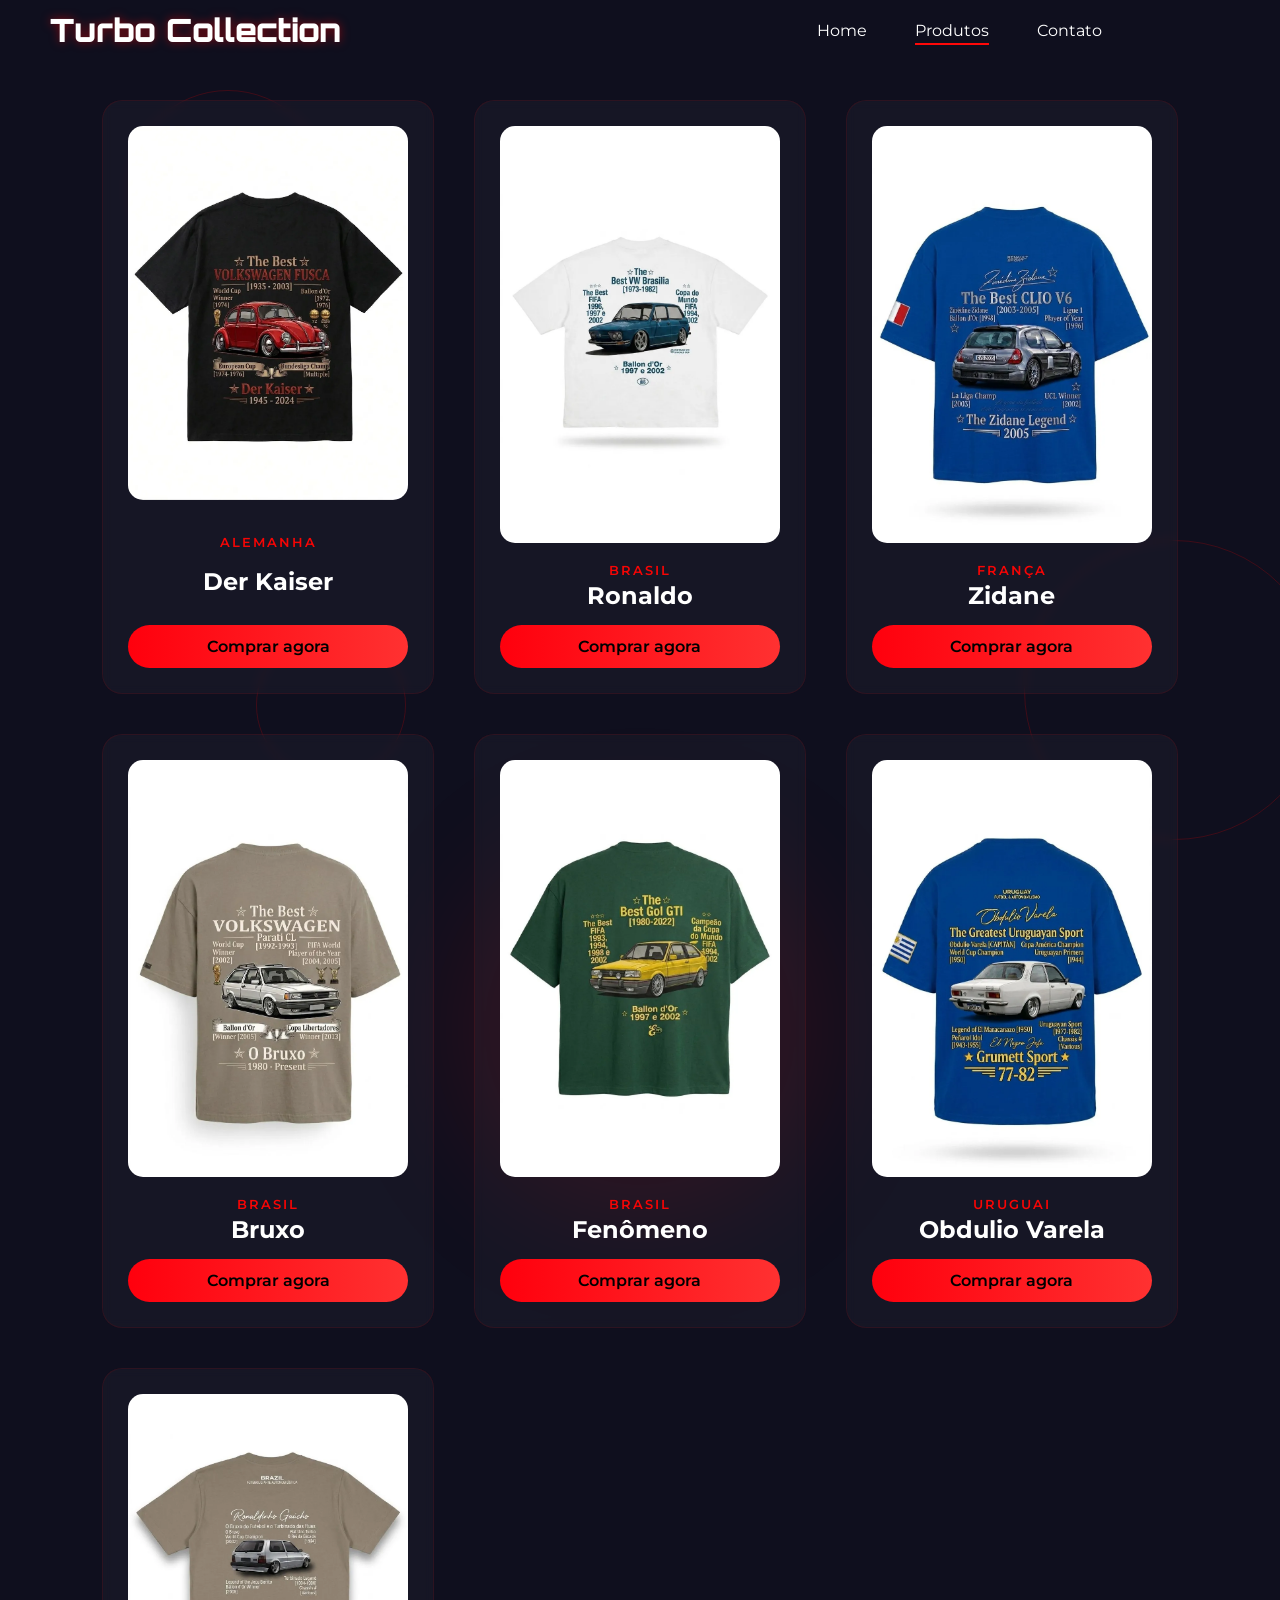
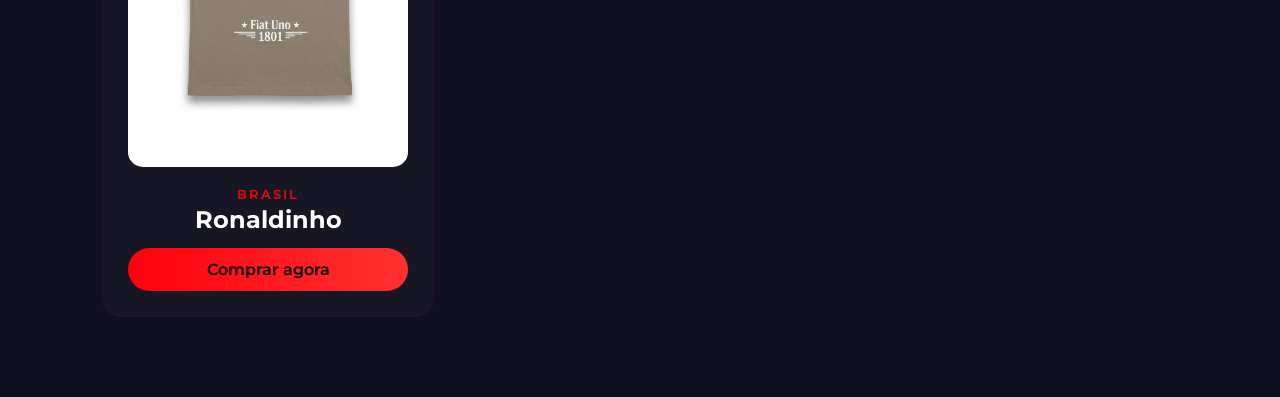
==== produtos.html @ 9ea467b1 "atualizando site" ====
<!DOCTYPE html>
<html lang="pt-br">
<head>
    <meta charset="UTF-8">
    <meta name="viewport" content="width=device-width, initial-scale=1.0">
    <link rel="icon" type="image/png" href="img/Camisas Turbo Collection/logo.png">
    <title>Produtos - Turbo Collection</title>
    <link rel="stylesheet" href="css/style.css">
    <link rel="preconnect" href="https://fonts.googleapis.com">
    <link rel="preconnect" href="https://fonts.gstatic.com" crossorigin>
    <link href="https://fonts.googleapis.com/css2?family=Montserrat:wght@100..900&family=Orbitron:wght@400..900&display=swap" rel="stylesheet">
    <style>

        header{
            padding: 10px 50px; /* Reduzi de 20px para 10px */
            position: relative;
            width: 90vw;
            top: 0;
            display: flex;
            justify-content: space-between;
            align-items: center;
            z-index: 3;
        }

        /* Ajuste para permitir rolagem e manter a identidade visual */
       body.page-produtos { 
        overflow-y: auto !important; /* Força a barra de rolagem a aparecer */
        overflow-x: hidden;         /* Evita que a página balance para os lados */
        background-color: #0f0f1e; 
        height: auto !important;    /* Garante que o corpo não fique preso à altura da tela */
        }

        .container {
            height: auto !important;     /* Libera a altura fixa de 100vh */
            min-height: 100vh;
            overflow: visible !important; /* Permite que o conteúdo "vaze" para baixo */
        }

        /* Fixa os círculos ao fundo para que não sumam ao rolar */
        .tech-circle {
            position: fixed; /* Isso mantém o fundo parado enquanto os produtos deslizam */
            top: 0;
            left: 0;
            width: 100%;
            height: 100%;
            z-index: 0;
            pointer-events: none;
        }

        .grid-produtos {
            display: grid;
            grid-template-columns: repeat(auto-fit, minmax(300px, 1fr));
            gap: 40px;
            padding: 40px 8% 80px; 
            position: relative;
            z-index: 2; /* Garante que os cards fiquem na frente dos círculos */
        }

        /* Padronização dos Cards usando suas classes existentes */
        .card-produto {
            background: rgba(255, 255, 255, 0.03);
            border: 1px solid rgba(255, 0, 0, 0.1);
            border-radius: 20px;
            padding: 25px;
            text-align: center;
            transition: 0.3s ease;
            backdrop-filter: blur(5px);
        }

        .card-produto:hover { 
            border-color: #ff000d; 
            transform: translateY(-10px);
            box-shadow: 0 10px 30px rgba(255, 0, 0, 0.2);
        }

        .card-produto img { 
            max-width: 100%; 
            border-radius: 15px; 
            margin-bottom: 20px; 
        }
    </style>
</head>
<body class="page-produtos">
    <header>
        <div class="logo">Turbo Collection</div>
        <nav>
            <ul>
                <li><a href="index.html" style="text-decoration: none; color: inherit;">Home</a></li>
                <li class="active-link">Produtos</li>
                <li><a href="contato.html" style="text-decoration: none; color: inherit;">Contato</a></li>
            </ul>
        </nav>
    </header>

    <main class="container">
        <!-- Fundo tecnológico fixo -->
        <div class="tech-circle">
            <div class="circle"></div>
            <div class="circle"></div>
            <div class="circle"></div>
            <div class="circle"></div>
        </div>

        <section class="grid-produtos">
            <!-- Produto 1: Der Kaiser -->
            <div class="card-produto">
                <img src="./img/Camisas Turbo Collection/fusca.webp" alt="Der Kaiser">
                <p class="product-tag">Alemanha</p>
                <h3 class="product-name" style="font-size: 1.5rem; margin-bottom: 15px;">Der Kaiser</h3>
                <a href="https://wa.me/5531973145178?text=Olá!%20Quero%20garantir%20a%20minha%20camisa%20Der%20Kaiser%20(Fusca).%0ATamanho:%20%0AMeu%20CEP%20para%20o%20frete:%20" 
                   class="btn comprar" 
                   target="_blank" 
                   style="text-decoration: none;">
                   Comprar agora
                </a>
            </div>

            <!-- Produto 2: Brasil -->
            <div class="card-produto">
                <img src="./img/Camisas Turbo Collection/brasilia.webp" alt="Brasil">
                <p class="product-tag">Brasil</p>
                <h3 class="product-name" style="font-size: 1.5rem; margin-bottom: 15px;">Ronaldo</h3>
                <a href="https://wa.me/5531973145178?text=Olá!%20Quero%20garantir%20a%20minha%20camisa%20VW%20Brasília%20(Pentacampeão).%0ATamanho:%20%0AMeu%20CEP%20para%20o%20frete:%20" 
                   class="btn comprar" 
                   target="_blank" 
                   style="text-decoration: none;">
                   Comprar agora
                </a>
            </div>
                <!-- Produto 3: Argentina -->
            <div class="card-produto">
                <img src="./img/Camisas Turbo Collection/clio.webp" alt="França">
                <p class="product-tag">França</p>
                <h3 class="product-name" style="font-size: 1.5rem; margin-bottom: 15px;">Zidane</h3>
                <a href="https://wa.me/5531973145178?text=Olá!%20Quero%20garantir%20a%20minha%20camisa%20Renault%20Clio%20(França).%0ATamanho:%20%0AMeu%20CEP%20para%20o%20frete:%20" 
                   class="btn comprar" 
                   target="_blank" 
                   style="text-decoration: none;">
                   Comprar agora
                </a>
            </div>
                <!-- Produto 4: Espanha -->
            <div class="card-produto">
                <img src="./img/Camisas Turbo Collection/parati.webp" alt="Ronaldinho">
                <p class="product-tag">Brasil</p>
                <h3 class="product-name" style="font-size: 1.5rem; margin-bottom: 15px;">Bruxo</h3>
                <a href="https://wa.me/5531973145178?text=Olá!%20Quero%20garantir%20a%20minha%20camisa%20VW%20Parati%20(Brasil).%0ATamanho:%20%0AMeu%20CEP%20para%20o%20frete:%20" 
                   class="btn comprar" 
                   target="_blank" 
                   style="text-decoration: none;">
                   Comprar agora
                </a>
            </div>
                <!-- Produto 5: Inglaterra -->
            <div class="card-produto">
                <img src="./img/Camisas Turbo Collection/gti.webp" alt="Fenômeno">
                <p class="product-tag">Brasil</p>
                <h3 class="product-name" style="font-size: 1.5rem; margin-bottom: 15px;">Fenômeno</h3>
                <a href="https://wa.me/5531973145178?text=Olá!%20Quero%20garantir%20a%20minha%20camisa5%20VW%20Gol%20GTI%20(Brasil).%0ATamanho:%20%0AMeu%20CEP%20para%20o%20frete:%20" 
                   class="btn comprar" 
                   target="_blank" 
                   style="text-decoration: none;">
                   Comprar agora
                </a>
            </div>

                <!-- Produto 7: Uruguai 1 -->
            <div class="card-produto">
                <img src="./img/Camisas Turbo Collection/grumett.webp" alt="Uruguai1">
                <p class="product-tag">Uruguai</p>
                <h3 class="product-name" style="font-size: 1.5rem; margin-bottom: 15px;">Obdulio Varela</h3>
                <a href="https://wa.me/5531973145178?text=Olá!%20Quero%20garantir%20a%20minha%20camisa%20VW%20Grumett%20(Uruguai).%0ATamanho:%20%0AMeu%20CEP%20para%20o%20frete:%20" 
                   class="btn comprar" 
                   target="_blank" 
                   style="text-decoration: none;">
                   Comprar agora
                </a>
                </div>

                <!-- Produto 8: Uruguai 2 -->
            <div class="card-produto">
                <img src="./img/Camisas Turbo Collection/uno.webp" alt="O Bruxo">
                <p class="product-tag">Brasil</p>
                <h3 class="product-name" style="font-size: 1.5rem; margin-bottom: 15px;">Ronaldinho</h3>
                <a href="https://wa.me/5531973145178?text=Olá!%20Quero%20garantir%20a%20minha%20camisa%20Fiat%20El%20Uno%20Bruxo%20(Brasil).%0ATamanho:%20%0AMeu%20CEP%20para%20o%20frete:%20" 
                   class="btn comprar" 
                   target="_blank" 
                   style="text-decoration: none;">
                   Comprar agora
                </a>
            </div>
        </section>
    </main>
</body>
</html>
---- css/style.css ----
*{
    margin: 0;
    padding: 0;
    box-sizing: border-box;
    list-style: none;
    font-family: "Montserrat", sans-serif;
}

body {
    background-color: #0f0f1e; 
    color: #fff;
    font-size: 16px;
    overflow: hidden; /*para não deixar a pagina rolar  */
}

header {
    position: fixed;
    width: 90vw;
    top: 0;
    padding: 20px 50px;
    display: flex;
    justify-content: space-between;
    align-items: center;
    z-index: 3;
}

.logo{
    font-family: "Orbitron", sans-serif;
    font-size: 2rem;
    font-weight: 900;
    color:#ffffff;
    text-shadow: 0 0 10px rgba(255, 0, 0, 0.5);
}

header nav ul {
    display: flex;
    gap: 48px; /* Espaçamento entre os botões */
}

header nav ul li a {
    text-decoration: none;
    color: inherit;
    display: flex;
    gap: 48px; 
    width: 100%;
    height: 100%;
}

header nav ul li {
    cursor: pointer;
    position: relative;
    padding: 5px 0;
}

header nav ul li::after{  /*after serve para o depois do texto. Já o before serve para o antes do texto  */
    content: '';
    position: absolute;
    left: 0;
    bottom: 0;
    width: 0;
    height: 2px;
    background-color: #ff0808;
    transition: width 0.6s ease;
}

header nav ul li:hover::after{
    width: 100%;
}

.container{
    height: 100vh;
    position: relative;
    background-color: linear-gradient(135deg, #0f0f1e 0% #3a1f1f);
    overflow: hidden;
}

.container::before{
    content: '';
    width: 500px;
    height: 500px;
    border-radius: 50%;
    background: radial-gradient(circle, rgba(255, 0, 0, 0.2)0%, rgba(15,15,30,0)70%);
    position: absolute; /*esse é o esquema para centraliza qualquer coisa (position, top, left e transform  */
    top: 50%;
    left: 50%;
    transform: translate(-50%, -50%);
    filter: blur(50px);
    z-index: 1;
    animation: pulse 4s infinite alternate;
}

@keyframes pulse {
    0% {
        opacity: 0.5;
        transform: translate(-50%, -50%) scale(0.8);
    }

    100% {
        opacity: 1;
        transform: translate(-50%, -50%) scale(1.5);
    }
}

.list{
    width: 80%;
    height: 100%;
    margin: 0 auto;
    position: relative;
}

.item{
    position: absolute;
    inset: 0; /*E o mesmo que zerar o width, height, margin */
    display: flex;
    justify-content: center;
    align-items: center;
    opacity: 0;

    /* Animação */

    transform: translateX(100vw);
    transition: transform 0.9s ease-in-out, opacity 0.9s ease-in-out;
}

.active{
    opacity: 1;

    /* Animação */
     transform: translateX(0);
}

.active-link::after {
    width: 100% !important;
}

.product-img{
    width: 45%;
    height: 100%;
    display: flex;
    align-items: center;
    justify-content: center;
    position: relative;
    z-index: 2;

    /* Animação */
    transform: translateX(200px);
    opacity: 0;
    transition: transform 0.6s ease, opacity 0.6s ease;
    transition-delay: 0.8s;
}

.active .product-img{
    transform: translateX(0);
    opacity: 1;
}

.product-img img{
    max-width: 80%;   /*tamanho das imagens  */
    max-height: 60%;
    filter: drop-shadow(0 0 30px rgba(255, 0, 0, 0.2));
    border-radius: 20px;
    
}

.content{
    width: 55%;
    padding-right: 80px;
    display: flex;
    align-items: flex-start;
    justify-content: center;
    z-index: 2;
    flex-direction: column;
}

.product-tag{
    font-size: 1rem;
    text-transform: uppercase;
    color: #f70505;
    font-weight: 600;
    letter-spacing: 2px;
    margin-bottom: 10px;
   
}

.product-name{
    font-size: 2.5rem;
    font-family: "Orbitron", sans-serif;
    line-height: 1.1; /*tamanho da linha  */
    margin-bottom: 20px;
}

.description{
    font-size: 1.1rem;
    color: #b8b8d0;
    line-height: 1.6;
    margin-bottom: 30px;
    max-height: 600px;
    display: block; /* Texto aparece completo no PC */
    overflow: visible;
}

.btn{
    padding: 12px 16px;
    background: linear-gradient(90deg, #ff000d, #ff3131);
    border-radius: 30px;
    cursor: pointer;
    color: #000000;
    font-size: 1rem;
    font-weight: 600;
    border: none;
    transition: all 0.4s ease;
    display: none;
    /* display: inline-block; */
}

.btn.comprar{
    padding: 12px 16px;
    background: linear-gradient(90deg, #ff000d, #ff3131);
    border-radius: 30px;
    cursor: pointer;
    color: #000000;
    font-size: 1rem;
    font-weight: 600;
    border: none;
    transition: all 0.4s ease;
    display: inline-block;
}

.btn.comprar:hover{
    box-shadow: 0 0 20px rgba(255, 0, 0, 0.4);
    transform: scale(1.05);
    transition: 0.3s;
}



.btn:hover{
    box-shadow: 0 0 20px rgba(255, 0, 0, 0.4);
    transform: scale(1.05);
    transition: 0.3s;
}

.arrows{
    position: absolute;
    width: 90%;
    display: flex;
    justify-content: space-between;
    top: 50%;
    left: 50%;
    transform: translate(-50%, -50%);
    z-index: 5;
}

.arrow-btn{
    width: 50px;
    height: 50px;
    border-radius: 50%;
    cursor: pointer;
    background-color: rgba(255, 255, 255, 0.1);
    border: none;
    transition: all 0.4s ease;
}

.arrow-btn:hover{
    box-shadow: 0 0 20px rgba(255, 0, 0, 0.4);
    color: #ff000d;
    background-color: #f70505;
    transform: scale(1.05);
    transition: 0.3s;
}

.indicators{
    position: absolute;
    bottom: 10px;
    left: 50%;
    transform: translateX(-50%);
    display: flex;
    flex-direction: column;
    align-items: center;
    gap: 5px;
    z-index: 5;
}

.numbers{
    font-family: "Orbitron", sans-serif;
    font-size: 3rem;
    font-weight: 800;
    color: rgba(255, 255, 255, 0.2)
}

.dots{

    display: flex;
    gap: 10px;

}

.dot{
    width: 40px;
    height: 4px;
    background-color: rgba(255, 255, 255, 0.2);
    border-radius: 2px;

}

.dot.active{
   background-color: rgba(255, 2, 2, 0.767); 
   box-shadow: 0 0 20px rgb(255, 0, 0);
}

.tech-circle{
    position: absolute;
    top: 0;
    left: 0;
    width: 100%;
    height: 100%;
    overflow: hidden;
}

.circle{
    position: absolute;
    border-radius: 50%;
    border: 1px solid rgba(255, 0, 0, 0.2);
}

.circle:nth-child(1){
    width: 200px;
    height: 200px;
    top: 10%;
    left: 10%; 
}

.circle:nth-child(2){
    width: 300px;
    height: 300px;
    top: 60%;
    left: 80%; 
}

.circle:nth-child(3){
    width: 150px;
    height: 150px;
    top: 70%;
    left: 20%; 
}

.circle:nth-child(4){
    width: 120px;
    height: 120px;
    top: 20%;
    left: 70%; 
}

/* Produtos  */

body.liberar-rolagem {
    overflow-y: auto !important;
    overflow-x: hidden; /* Evita que a tela balance para os lados */
}

/* Garanta que o container de produtos não tenha altura fixa de 100vh */
.page-produtos {
    min-height: 100vh; 
    height: auto; /* Permite que o container cresça com o conteúdo */
    display: block;
}

/* Configuração para permitir rolagem na página de produtos */
.page-produtos {
    overflow-y: auto !important; 
    background-color: var(--bg-main);
}

/* Container que envolve todos os produtos */
/* Ajuste na Grid para comportar muitos itens sem quebrar */
.grid-produtos {
    display: grid;
    /* Ajustado para 250px para caberem mais itens lado a lado em telas médias */
    grid-template-columns: repeat(auto-fit, minmax(250px, 1fr)); 
    gap: 30px;
    padding: 150px 5% 80px; 
    position: relative;
    z-index: 2;
}

/* Card de Produto - Garantindo que o hover e layout fiquem fixos */
.card-produto {
    background: rgba(255, 255, 255, 0.03);
    border: 1px solid rgba(255, 0, 0, 0.1);
    border-radius: 20px;
    padding: 20px;
    text-align: center;
    transition: all 0.3s ease; /* Transição suave para todas as propriedades */
    backdrop-filter: blur(5px);
    display: flex;
    flex-direction: column;
    justify-content: space-between; /* Mantém os botões alinhados na mesma altura */
}

/* Efeito de Hover Ativado */
.card-produto:hover {
    border-color: #ff000d;
    transform: translateY(-10px);
    box-shadow: 0 10px 30px rgba(255, 0, 0, 0.3); /* Brilho vermelho mais intenso */
    background: rgba(255, 0, 0, 0.05); /* Leve fundo avermelhado no hover */
}

/* Imagens padronizadas */
.card-produto img {
    width: 100%;
    height: auto;
    object-fit: contain;
    border-radius: 15px;
    margin-bottom: 15px;
    transition: transform 0.3s ease;
}

.card-produto:hover img {
    transform: scale(1.05); /* Zoom sutil na camisa ao passar o mouse */
}

/* Textos dentro do Card */
.card-produto h3 {
    font-family: var(--font-tech);
    font-size: 1.4rem;
    margin-bottom: 15px;
    color: var(--text-primary);
}

.card-produto .product-tag {
    font-size: 0.8rem;
    margin-bottom: 5px;
}

/* --- CONSOLIDAÇÃO MOBILE (768px) --- */
@media screen and (max-width: 768px) {
    /* 1. Header e Menu */
    header {
        width: 100%;
        padding: 15px 20px;
        background: rgba(15, 15, 30, 0.85);
        backdrop-filter: blur(8px);
    }

    .logo { font-size: 1.2rem; }
    header nav ul { gap: 15px; }

    /* 2. Layout do Item e Imagem */
    .item {
        flex-direction: column; 
        justify-content: center;
        padding-top: 70px;
        overflow: hidden;
        user-select: none;
        touch-action: pan-y;
    }

    .product-img {
        width: 100%;
        height: 45%; 
        display: flex;
        align-items: center;
        justify-content: center;
        margin-top: 20px;
    }

    .product-img img {
        max-width: 85%;
        max-height: 90%; 
        object-fit: contain;
        pointer-events: none;
        filter: drop-shadow(0 0 15px rgba(255, 0, 0, 0.4)) 
                drop-shadow(0 0 30px rgba(255, 0, 0, 0.2));
    }

    /* 3. Conteúdo de Texto */
    .content {
        width: 100%;
        height: auto;
        padding: 5px 20px;
        align-items: center; 
        text-align: center;
        justify-content: flex-start;
        margin-top: -20px;
    }

    .product-tag {
        font-size: 0.65rem;
        margin-bottom: 2px;
        letter-spacing: 1px;
        margin-top: 10px;
    }

    .product-name {
        font-size: 1.15rem;
        margin-bottom: 8px;
        line-height: 1.1;
        max-width: 90%;
        margin-left: auto;
        margin-right: auto;
    }

    .description {
        font-size: 0.75rem;
        line-height: 1.3;
        margin-bottom: 12px;
        display: -webkit-box;
        -webkit-line-clamp: 3;
        -webkit-box-orient: vertical;
        overflow: hidden;
        transition: all 0.5s ease;
    }

    /* ESTADO EXPANDIDO (Onde o JS atua) */
    .description.expand {
        display: block !important;
        -webkit-line-clamp: unset !important; 
        max-height: none !important;
        overflow: visible !important;
    }

    .tech-circle, .circle {
        pointer-events: none; 
        z-index: 0;
    }

    /* 4. Botão e Interface */
    .btn {
        display: inline-block;
        padding: 10px 24px;
        font-size: 0.9rem;
        margin-top: 5px;
        margin-bottom: 40px;
        position: relative;
        z-index: 100; /* Botão sempre à frente para garantir o clique */
        touch-action: manipulation; /* Avisa ao navegador para não esperar por double-tap */
        cursor: pointer;
    }

     .btn.comprar {
        display: inline-block;
        padding: 10px 24px;
        font-size: 0.9rem;
        margin-top: 5px;
        margin-bottom: 40px;
        position: relative;
        z-index: 100; /* Botão sempre à frente para garantir o clique */
        touch-action: manipulation; /* Avisa ao navegador para não esperar por double-tap */
        cursor: pointer;
    }

    .item {
        /* Garante que o container do slide não "roube" o toque do botão */
        pointer-events: auto; 
    }

    .btn.comprar:active {
        transform: scale(0.95);
        filter: brightness(1.2);
        transition: 0.1s;
    }

    .btn:active {
        transform: scale(0.95);
        filter: brightness(1.2);
        transition: 0.1s;
    }

    .arrows { display: none; }
    .numbers { display: none; }
    .indicators { bottom: 30px; }
    .dots { gap: 12px; }
}
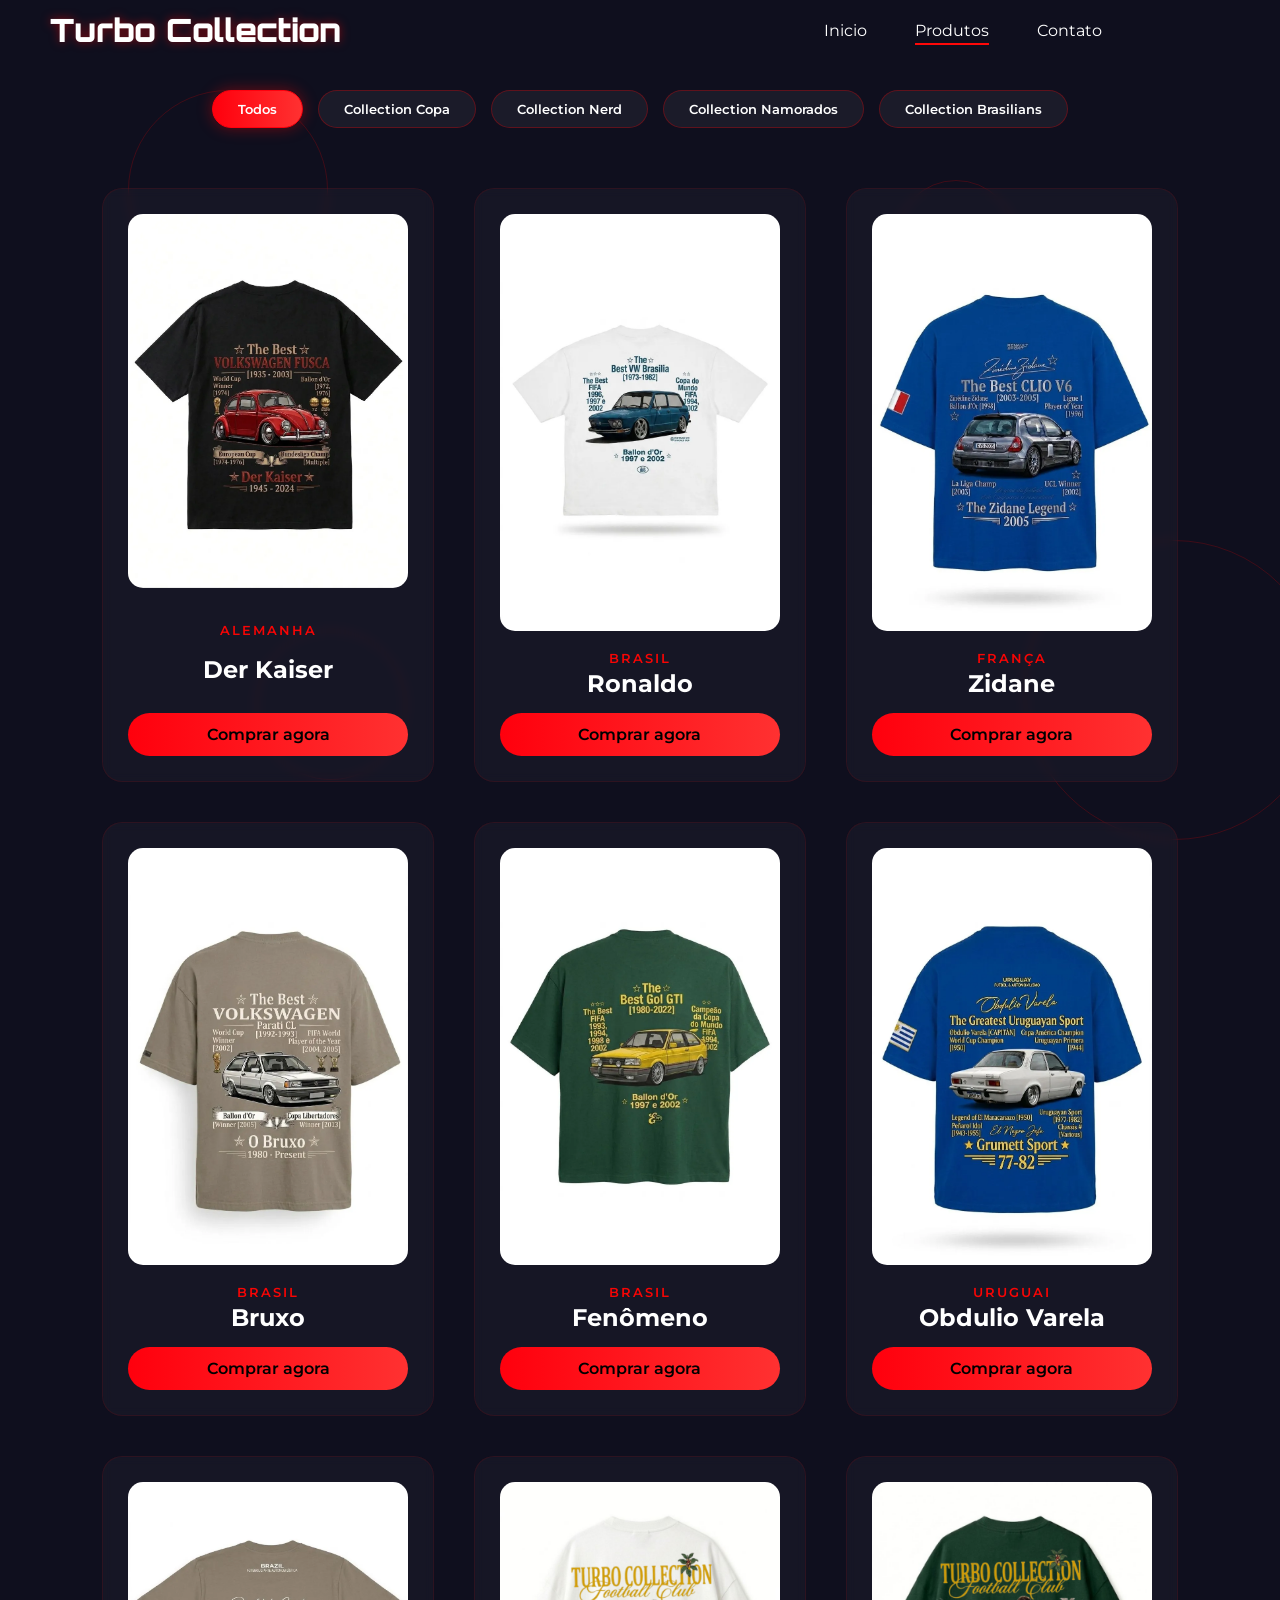
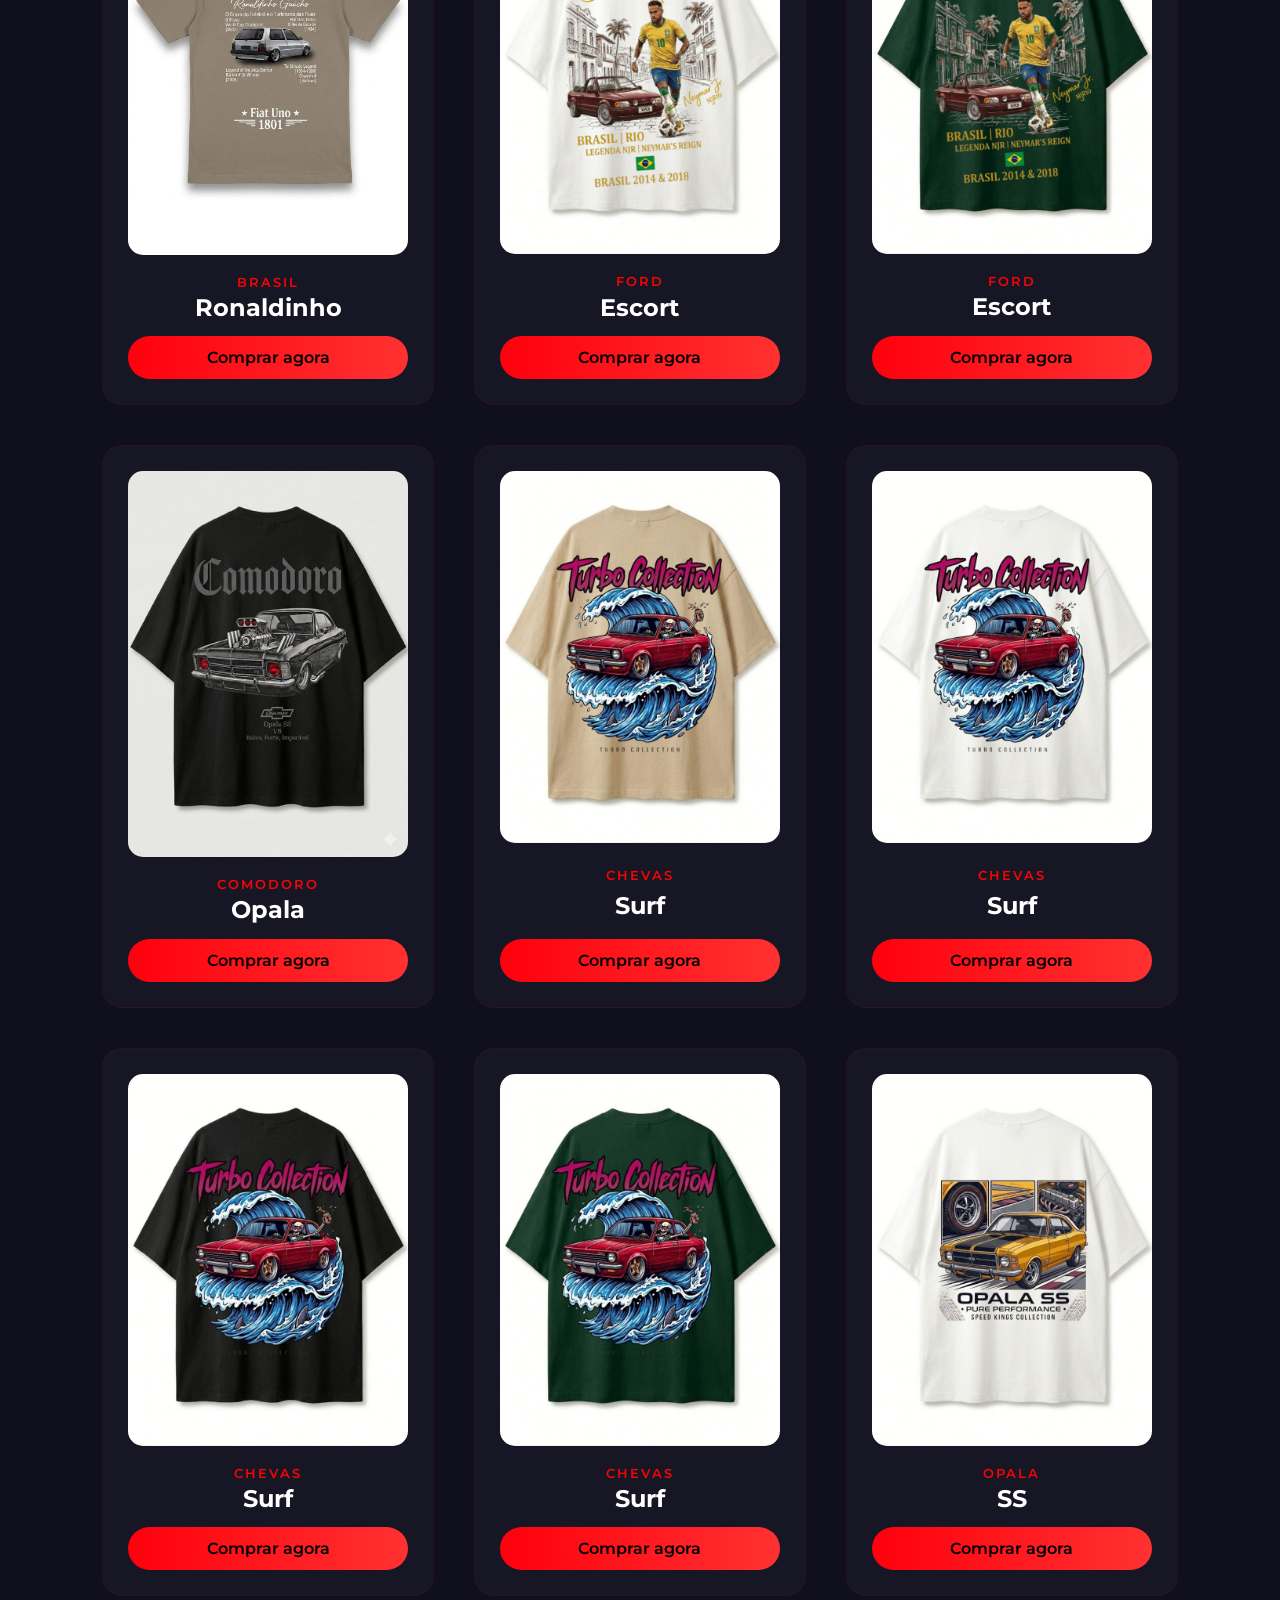
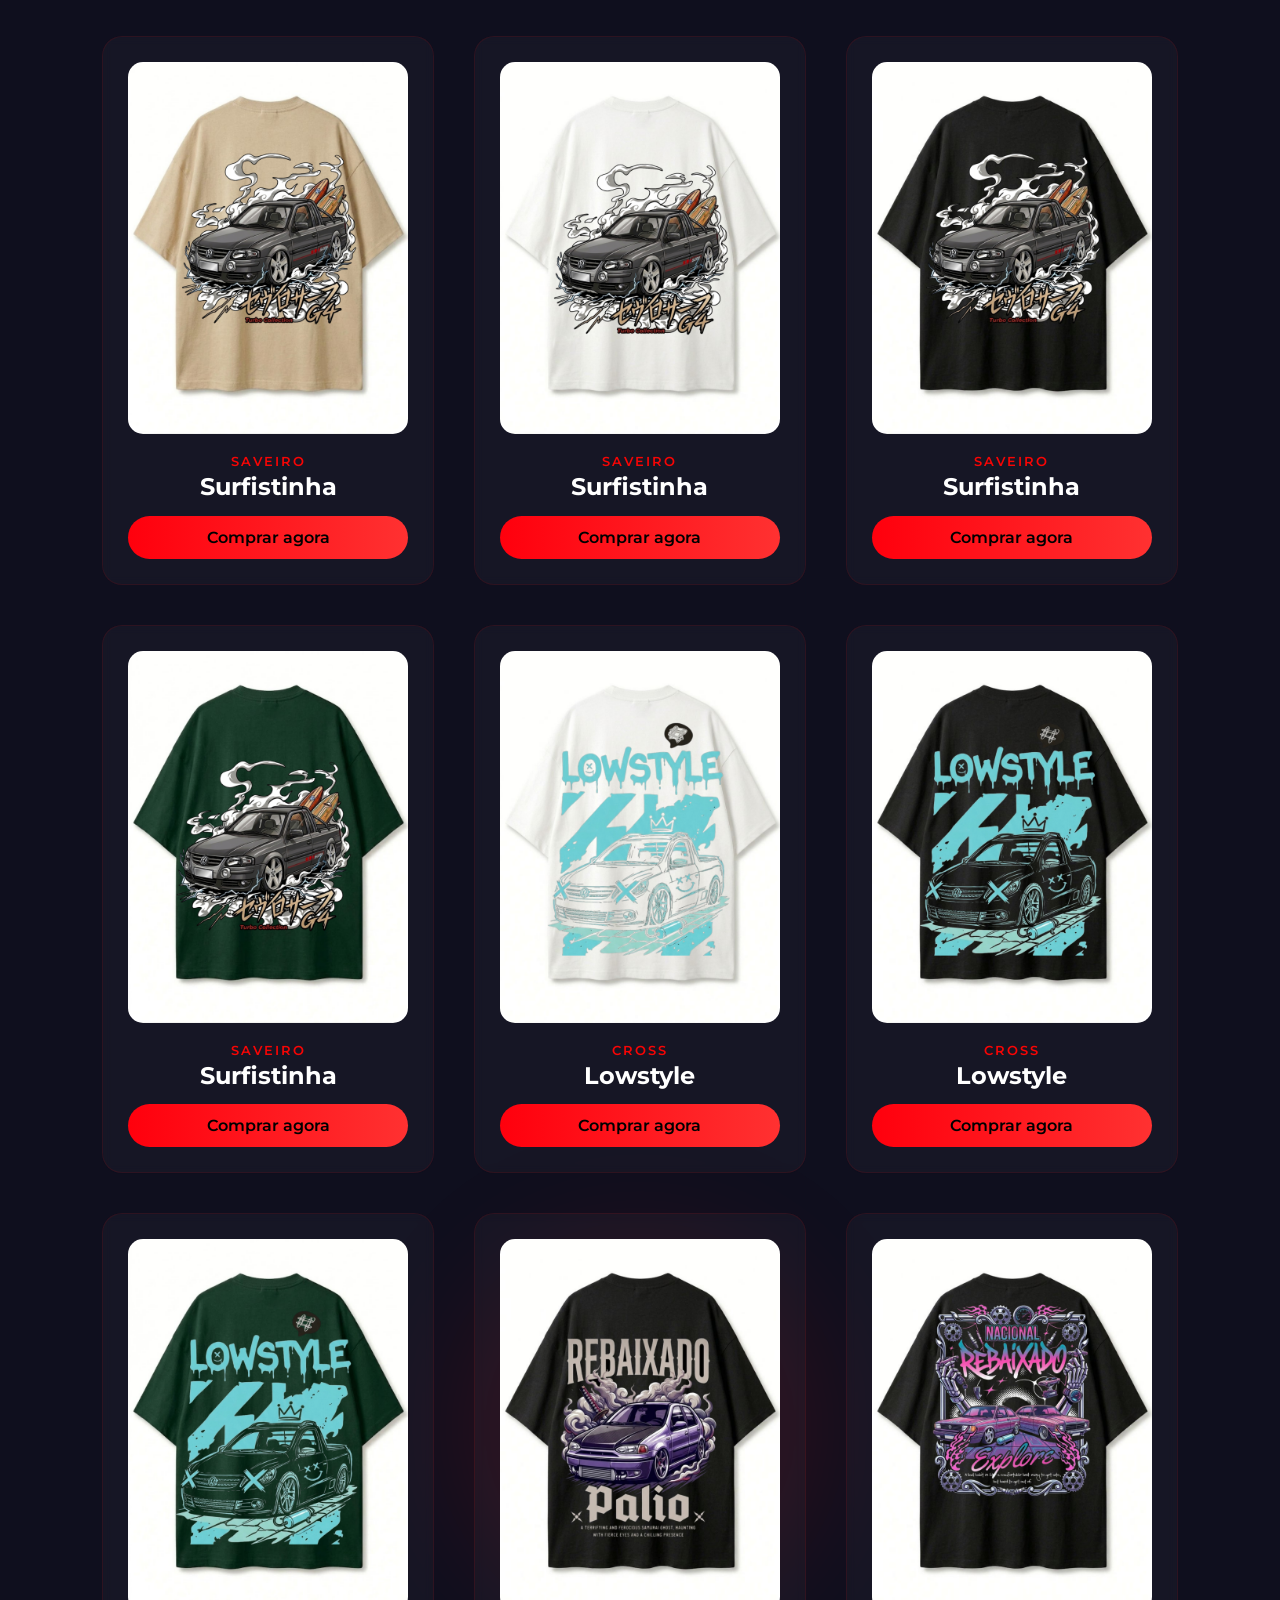
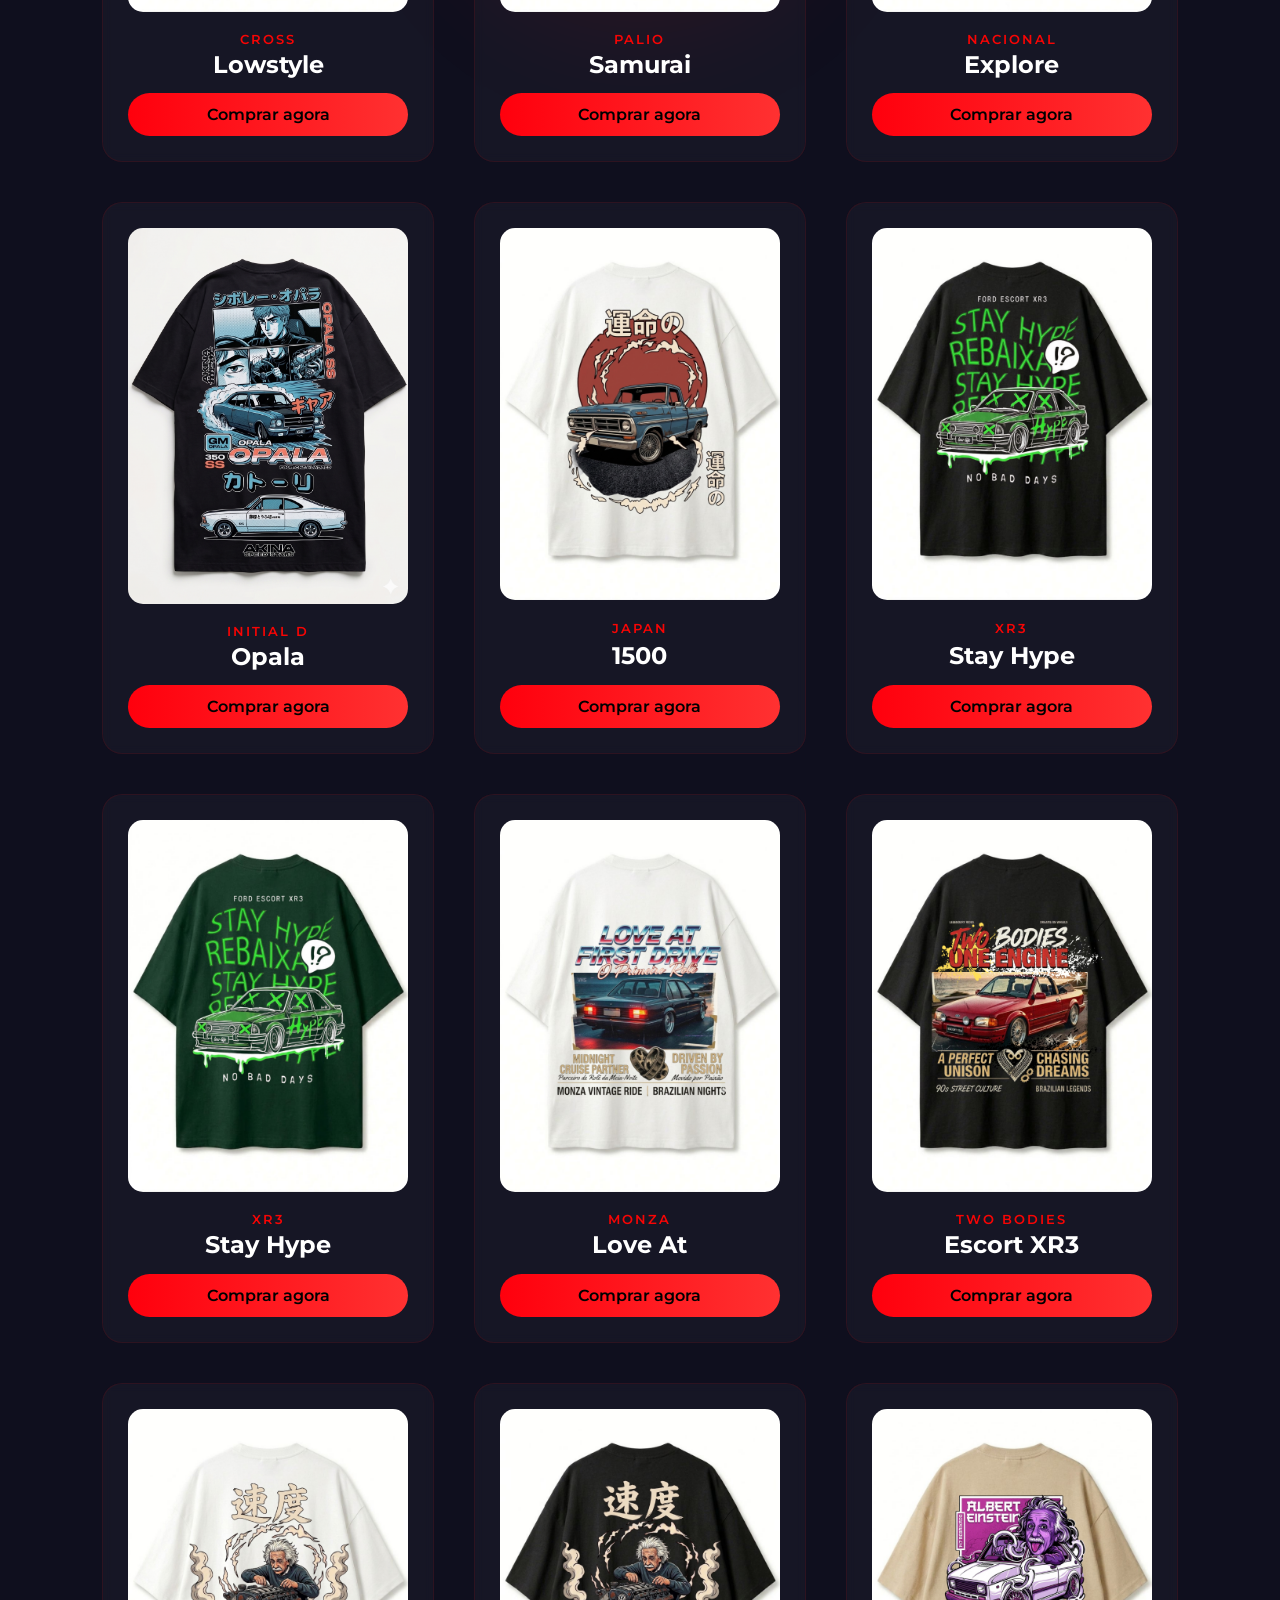
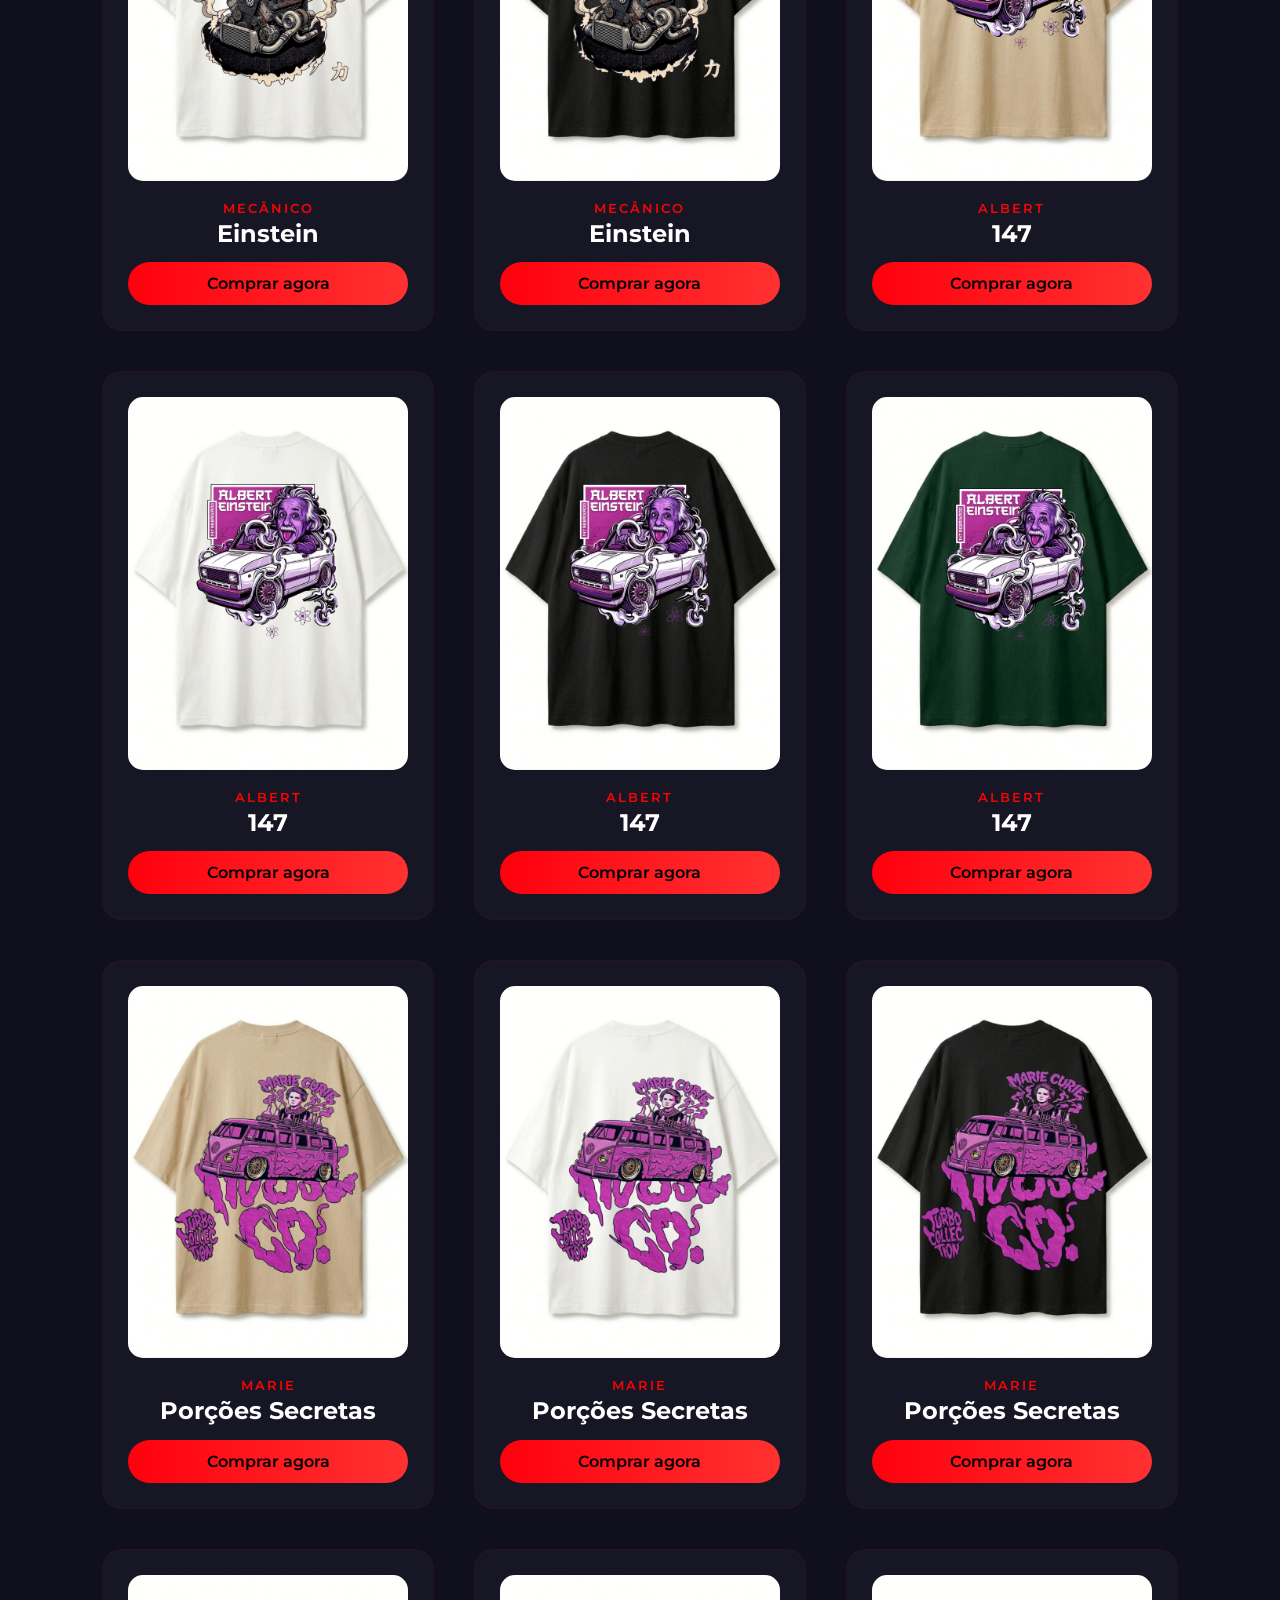
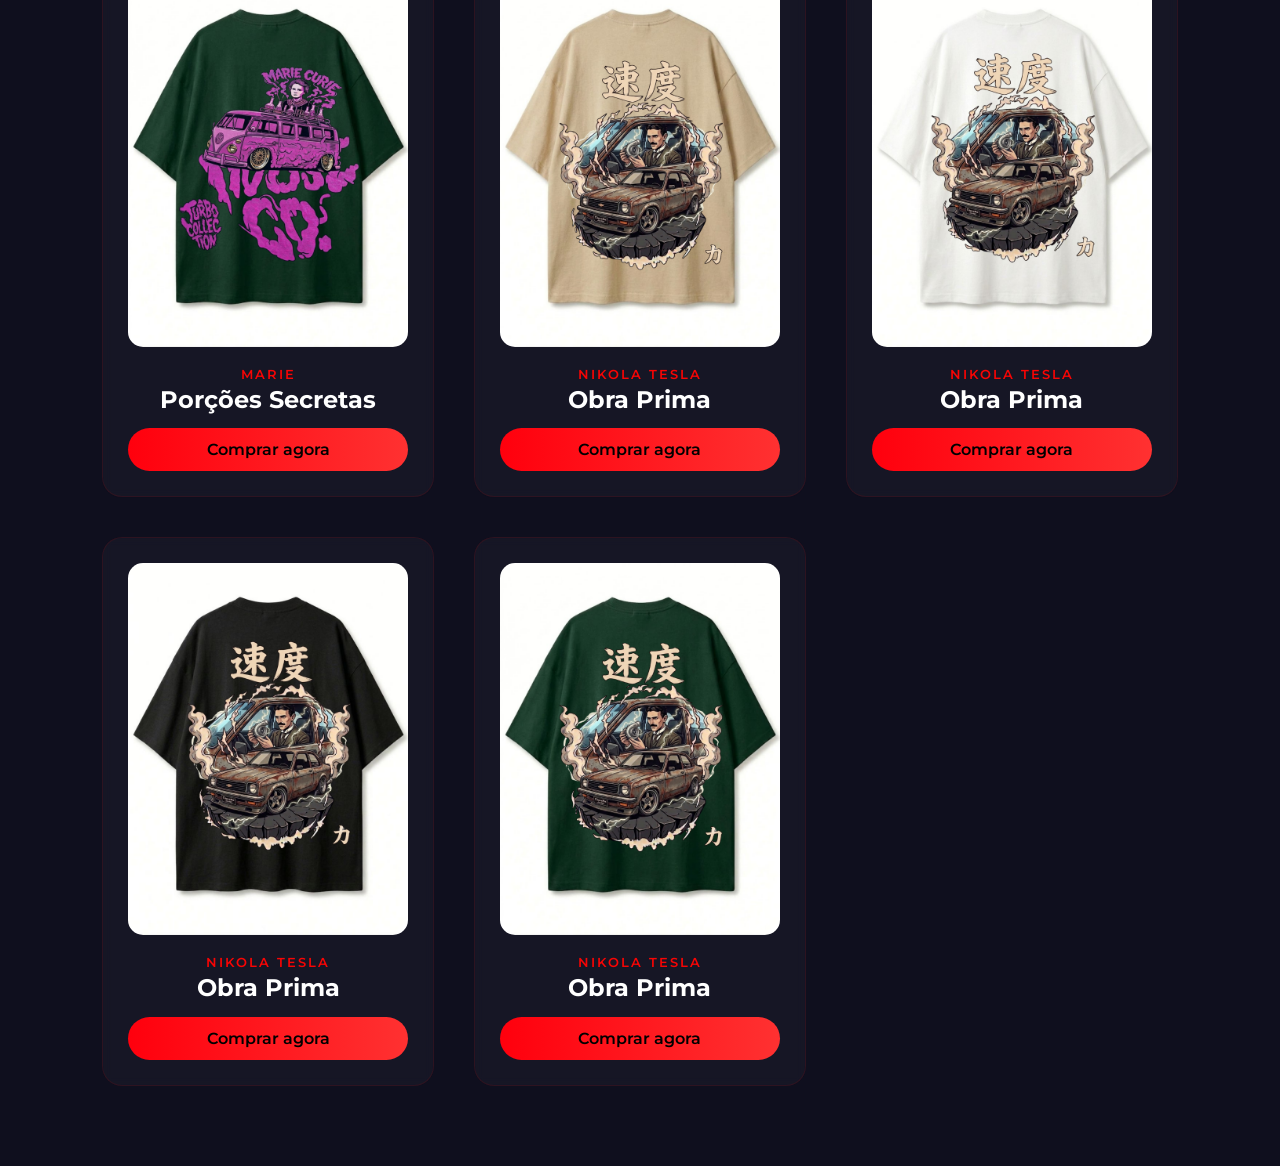
==== commit dc249530: "Inclusão de coleções" ====
--- a/produtos.html
+++ b/produtos.html
@@ -85,7 +85,7 @@
         <div class="logo">Turbo Collection</div>
         <nav>
             <ul>
-                <li><a href="index.html" style="text-decoration: none; color: inherit;">Home</a></li>
+                <li><a href="index.html" style="text-decoration: none; color: inherit;">Inicio</a></li>
                 <li class="active-link">Produtos</li>
                 <li><a href="contato.html" style="text-decoration: none; color: inherit;">Contato</a></li>
             </ul>
@@ -101,9 +101,19 @@
             <div class="circle"></div>
         </div>
 
+        <div class="filtros-colecoes">
+            <button class="btn-filtro active" onclick="filtrarProdutos('todos')">Todos</button>
+            <button class="btn-filtro" onclick="filtrarProdutos('copa')">Collection Copa</button>
+            <button class="btn-filtro" onclick="filtrarProdutos('nerd')">Collection Nerd</button>
+            <button class="btn-filtro" onclick="filtrarProdutos('namorados')">Collection Namorados</button>
+            <button class="btn-filtro" onclick="filtrarProdutos('muscle')">Collection Brasilians</button>
+        </div>
+
+ 
+
         <section class="grid-produtos">
             <!-- Produto 1: Der Kaiser -->
-            <div class="card-produto">
+            <div class="card-produto" data-categoria="copa">
                 <img src="./img/Camisas Turbo Collection/fusca.webp" alt="Der Kaiser">
                 <p class="product-tag">Alemanha</p>
                 <h3 class="product-name" style="font-size: 1.5rem; margin-bottom: 15px;">Der Kaiser</h3>
@@ -116,7 +126,7 @@
             </div>
 
             <!-- Produto 2: Brasil -->
-            <div class="card-produto">
+            <div class="card-produto" data-categoria="copa">
                 <img src="./img/Camisas Turbo Collection/brasilia.webp" alt="Brasil">
                 <p class="product-tag">Brasil</p>
                 <h3 class="product-name" style="font-size: 1.5rem; margin-bottom: 15px;">Ronaldo</h3>
@@ -128,7 +138,7 @@
                 </a>
             </div>
                 <!-- Produto 3: Argentina -->
-            <div class="card-produto">
+            <div class="card-produto" data-categoria="copa">
                 <img src="./img/Camisas Turbo Collection/clio.webp" alt="França">
                 <p class="product-tag">França</p>
                 <h3 class="product-name" style="font-size: 1.5rem; margin-bottom: 15px;">Zidane</h3>
@@ -140,7 +150,7 @@
                 </a>
             </div>
                 <!-- Produto 4: Espanha -->
-            <div class="card-produto">
+            <div class="card-produto" data-categoria="copa">
                 <img src="./img/Camisas Turbo Collection/parati.webp" alt="Ronaldinho">
                 <p class="product-tag">Brasil</p>
                 <h3 class="product-name" style="font-size: 1.5rem; margin-bottom: 15px;">Bruxo</h3>
@@ -152,7 +162,7 @@
                 </a>
             </div>
                 <!-- Produto 5: Inglaterra -->
-            <div class="card-produto">
+            <div class="card-produto" data-categoria="copa">
                 <img src="./img/Camisas Turbo Collection/gti.webp" alt="Fenômeno">
                 <p class="product-tag">Brasil</p>
                 <h3 class="product-name" style="font-size: 1.5rem; margin-bottom: 15px;">Fenômeno</h3>
@@ -165,7 +175,7 @@
             </div>
 
                 <!-- Produto 7: Uruguai 1 -->
-            <div class="card-produto">
+            <div class="card-produto" data-categoria="copa">
                 <img src="./img/Camisas Turbo Collection/grumett.webp" alt="Uruguai1">
                 <p class="product-tag">Uruguai</p>
                 <h3 class="product-name" style="font-size: 1.5rem; margin-bottom: 15px;">Obdulio Varela</h3>
@@ -177,8 +187,8 @@
                 </a>
                 </div>
 
-                <!-- Produto 8: Uruguai 2 -->
-            <div class="card-produto">
+                <!-- Produto 8: Uno 2 -->
+            <div class="card-produto" data-categoria="copa">
                 <img src="./img/Camisas Turbo Collection/uno.webp" alt="O Bruxo">
                 <p class="product-tag">Brasil</p>
                 <h3 class="product-name" style="font-size: 1.5rem; margin-bottom: 15px;">Ronaldinho</h3>
@@ -189,7 +199,492 @@
                    Comprar agora
                 </a>
             </div>
+
+             <!-- Produto 8: Neymar  Branca-->
+            <div class="card-produto" data-categoria="copa">
+                <img src="./img/Camisas Turbo Collection/NeymarBranca.png" alt="Neymar Branca">
+                <p class="product-tag">Ford</p>
+                <h3 class="product-name" style="font-size: 1.5rem; margin-bottom: 15px;">Escort</h3>
+                <a href="https://wa.me/5531973145178?text=Olá!%20Quero%20garantir%20a%20minha%20camisa%20Ford%20Escort%20Neymar%20Branca%20%0ATamanho:%20%0AMeu%20CEP%20para%20o%20frete:%20" 
+                   class="btn comprar" 
+                   target="_blank" 
+                   style="text-decoration: none;">
+                   Comprar agora
+                </a>
+            </div>
+
+            <!-- Produto 8: Neymar  Branca-->
+            <div class="card-produto" data-categoria="copa">
+                <img src="./img/Camisas Turbo Collection/NeymarVerde.png" alt="Neymar Verde">
+                <p class="product-tag">Ford</p>
+                <h3 class="product-name" style="font-size: 1.5rem; margin-bottom: 15px;">Escort</h3>
+                <a href="https://wa.me/5531973145178?text=Olá!%20Quero%20garantir%20a%20minha%20camisa%20Ford%20Escort%20Neymar%20Verde%20%0ATamanho:%20%0AMeu%20CEP%20para%20o%20frete:%20" 
+                   class="btn comprar" 
+                   target="_blank" 
+                   style="text-decoration: none;">
+                   Comprar agora
+                </a>
+            </div>
+
+              <!-- Produto 9: Opala Comodoro -->
+            <div class="card-produto" data-categoria="muscle">
+                <img src="./img/Camisas Turbo Collection/opalacomodoro.webp" alt="Comodoro">
+                <p class="product-tag">Comodoro</p>
+                <h3 class="product-name" style="font-size: 1.5rem; margin-bottom: 15px;">Opala</h3>
+                <a href="https://wa.me/5531973145178?text=Olá!%20Quero%20garantir%20a%20minha%20camisa%20Opala%20Comodoro%0ATamanho:%20%0AMeu%20CEP%20para%20o%20frete:%20" 
+                   class="btn comprar" 
+                   target="_blank" 
+                   style="text-decoration: none;">
+                   Comprar agora
+                </a>
+            </div>
+
+               <!-- Produto Chevette -->
+            <div class="card-produto" data-categoria="muscle">
+                <img src="./img/Camisas Turbo Collection/ChevetteBege.png" alt="Chevette">
+                <p class="product-tag">Chevas</p>
+                <h3 class="product-name" style="font-size: 1.5rem; margin-bottom: 15px;">Surf</h3>
+                <a href="https://wa.me/5531973145178?text=Olá!%20Quero%20garantir%20a%20minha%20camisa%20Chevette%20Bege%0ATamanho:%20%0AMeu%20CEP%20para%20o%20frete:%20" 
+                   class="btn comprar" 
+                   target="_blank" 
+                   style="text-decoration: none;">
+                   Comprar agora
+                </a>
+            </div>
+
+               <!-- Produto Chevette -->
+            <div class="card-produto" data-categoria="muscle">
+                <img src="./img/Camisas Turbo Collection/ChevetteBranco.png" alt="Chevette">
+                <p class="product-tag">Chevas</p>
+                <h3 class="product-name" style="font-size: 1.5rem; margin-bottom: 15px;">Surf</h3>
+                <a href="https://wa.me/5531973145178?text=Olá!%20Quero%20garantir%20a%20minha%20camisa%20Chevette%20Branco%0ATamanho:%20%0AMeu%20CEP%20para%20o%20frete:%20" 
+                   class="btn comprar" 
+                   target="_blank" 
+                   style="text-decoration: none;">
+                   Comprar agora
+                </a>
+            </div>
+
+               <!-- Produto Chevette -->
+            <div class="card-produto" data-categoria="muscle">
+                <img src="./img/Camisas Turbo Collection/ChevettePreto.png" alt="Chevette">
+                <p class="product-tag">Chevas</p>
+                <h3 class="product-name" style="font-size: 1.5rem; margin-bottom: 15px;">Surf</h3>
+                <a href="https://wa.me/5531973145178?text=Olá!%20Quero%20garantir%20a%20minha%20camisa%20Chevette%20Preto%0ATamanho:%20%0AMeu%20CEP%20para%20o%20frete:%20" 
+                   class="btn comprar" 
+                   target="_blank" 
+                   style="text-decoration: none;">
+                   Comprar agora
+                </a>
+            </div>
+           
+               <!-- Produto Chevette -->
+            <div class="card-produto" data-categoria="muscle">
+                <img src="./img/Camisas Turbo Collection/ChevetteVerde.png" alt="Chevette">
+                <p class="product-tag">Chevas</p>
+                <h3 class="product-name" style="font-size: 1.5rem; margin-bottom: 15px;">Surf</h3>
+                <a href="https://wa.me/5531973145178?text=Olá!%20Quero%20garantir%20a%20minha%20camisa%20Chevette%20Verde%0ATamanho:%20%0AMeu%20CEP%20para%20o%20frete:%20" 
+                   class="btn comprar" 
+                   target="_blank" 
+                   style="text-decoration: none;">
+                   Comprar agora
+                </a>
+            </div>
+            
+               <!-- Produto Opala SS -->
+            <div class="card-produto" data-categoria="muscle">
+                <img src="./img/Camisas Turbo Collection/OpalaSS.png" alt="Opala SS">
+                <p class="product-tag">Opala</p>
+                <h3 class="product-name" style="font-size: 1.5rem; margin-bottom: 15px;">SS</h3>
+                <a href="https://wa.me/5531973145178?text=Olá!%20Quero%20garantir%20a%20minha%20camisa%20Opala%20SS%20Branco%0ATamanho:%20%0AMeu%20CEP%20para%20o%20frete:%20" 
+                   class="btn comprar" 
+                   target="_blank" 
+                   style="text-decoration: none;">
+                   Comprar agora
+                </a>
+            </div>
+           
+              <!-- Produto Saveiro Surf -->
+            <div class="card-produto" data-categoria="muscle">
+                <img src="./img/Camisas Turbo Collection/SurfBege.png" alt="Surf">
+                <p class="product-tag">Saveiro</p>
+                <h3 class="product-name" style="font-size: 1.5rem; margin-bottom: 15px;">Surfistinha</h3>
+                <a href="https://wa.me/5531973145178?text=Olá!%20Quero%20garantir%20a%20minha%20camisa%20Saveiro%20Surfistinha%20Bege%0ATamanho:%20%0AMeu%20CEP%20para%20o%20frete:%20" 
+                   class="btn comprar" 
+                   target="_blank" 
+                   style="text-decoration: none;">
+                   Comprar agora
+                </a>
+            </div>
+
+              <!-- Produto Saveiro Surf -->
+            <div class="card-produto" data-categoria="muscle">
+                <img src="./img/Camisas Turbo Collection/SurfBranca.png" alt="Surf">
+                <p class="product-tag">Saveiro</p>
+                <h3 class="product-name" style="font-size: 1.5rem; margin-bottom: 15px;">Surfistinha</h3>
+                <a href="https://wa.me/5531973145178?text=Olá!%20Quero%20garantir%20a%20minha%20camisa%20Saveiro%20Surfistinha%20Branca%0ATamanho:%20%0AMeu%20CEP%20para%20o%20frete:%20" 
+                   class="btn comprar" 
+                   target="_blank" 
+                   style="text-decoration: none;">
+                   Comprar agora
+                </a>
+            </div>
+
+              <!-- Produto Saveiro Surf -->
+            <div class="card-produto" data-categoria="muscle">
+                <img src="./img/Camisas Turbo Collection/SurfPreta.png" alt="Surf">
+                <p class="product-tag">Saveiro</p>
+                <h3 class="product-name" style="font-size: 1.5rem; margin-bottom: 15px;">Surfistinha</h3>
+                <a href="https://wa.me/5531973145178?text=Olá!%20Quero%20garantir%20a%20minha%20camisa%20Saveiro%20Surfistinha%20Preta%0ATamanho:%20%0AMeu%20CEP%20para%20o%20frete:%20" 
+                   class="btn comprar" 
+                   target="_blank" 
+                   style="text-decoration: none;">
+                   Comprar agora
+                </a>
+            </div>
+            
+              <!-- Produto Saveiro Surf -->
+            <div class="card-produto" data-categoria="muscle">
+                <img src="./img/Camisas Turbo Collection/SurfVerde.png" alt="Surf">
+                <p class="product-tag">Saveiro</p>
+                <h3 class="product-name" style="font-size: 1.5rem; margin-bottom: 15px;">Surfistinha</h3>
+                <a href="https://wa.me/5531973145178?text=Olá!%20Quero%20garantir%20a%20minha%20camisa%20Saveiro%20Surfistinha%20Verde%0ATamanho:%20%0AMeu%20CEP%20para%20o%20frete:%20" 
+                   class="btn comprar" 
+                   target="_blank" 
+                   style="text-decoration: none;">
+                   Comprar agora
+                </a>
+            </div>
+            
+              <!-- Produto Saveiro Cross -->
+            <div class="card-produto" data-categoria="muscle">
+                <img src="./img/Camisas Turbo Collection/CrossBranca.png" alt="Cross">
+                <p class="product-tag">Cross</p>
+                <h3 class="product-name" style="font-size: 1.5rem; margin-bottom: 15px;">Lowstyle</h3>
+                <a href="https://wa.me/5531973145178?text=Olá!%20Quero%20garantir%20a%20minha%20camisa%20Saveiro%20Lowstyle%20Branca%0ATamanho:%20%0AMeu%20CEP%20para%20o%20frete:%20" 
+                   class="btn comprar" 
+                   target="_blank" 
+                   style="text-decoration: none;">
+                   Comprar agora
+                </a>
+            </div>
+
+              <!-- Produto Saveiro Cross -->
+            <div class="card-produto" data-categoria="muscle">
+                <img src="./img/Camisas Turbo Collection/CrossPreta.png" alt="Cross">
+                <p class="product-tag">Cross</p>
+                <h3 class="product-name" style="font-size: 1.5rem; margin-bottom: 15px;">Lowstyle</h3>
+                <a href="https://wa.me/5531973145178?text=Olá!%20Quero%20garantir%20a%20minha%20camisa%20Saveiro%20Lowstyle%20Preta%0ATamanho:%20%0AMeu%20CEP%20para%20o%20frete:%20" 
+                   class="btn comprar" 
+                   target="_blank" 
+                   style="text-decoration: none;">
+                   Comprar agora
+                </a>
+            </div>
+
+              <!-- Produto Saveiro Cross -->
+            <div class="card-produto" data-categoria="muscle">
+                <img src="./img/Camisas Turbo Collection/CrossVerde.png" alt="Cross">
+                <p class="product-tag">Cross</p>
+                <h3 class="product-name" style="font-size: 1.5rem; margin-bottom: 15px;">Lowstyle</h3>
+                <a href="https://wa.me/5531973145178?text=Olá!%20Quero%20garantir%20a%20minha%20camisa%20Saveiro%20Lowstyle%20Verde%0ATamanho:%20%0AMeu%20CEP%20para%20o%20frete:%20" 
+                   class="btn comprar" 
+                   target="_blank" 
+                   style="text-decoration: none;">
+                   Comprar agora
+                </a>
+            </div>
+
+            <!-- Produto Palio -->
+            <div class="card-produto" data-categoria="muscle">
+                <img src="./img/Camisas Turbo Collection/PalioPreto.png" alt="Palio">
+                <p class="product-tag">Palio</p>
+                <h3 class="product-name" style="font-size: 1.5rem; margin-bottom: 15px;">Samurai</h3>
+                <a href="https://wa.me/5531973145178?text=Olá!%20Quero%20garantir%20a%20minha%20camisa%20Palio%20Samurai%20Preto%0ATamanho:%20%0AMeu%20CEP%20para%20o%20frete:%20" 
+                   class="btn comprar" 
+                   target="_blank" 
+                   style="text-decoration: none;">
+                   Comprar agora
+                </a>
+            </div>
+
+            <!-- Produto Nacional Explore -->
+            <div class="card-produto" data-categoria="muscle">
+                <img src="./img/Camisas Turbo Collection/NacionalExplore.png" alt="Nacional Explore">
+                <p class="product-tag">Nacional</p>
+                <h3 class="product-name" style="font-size: 1.5rem; margin-bottom: 15px;">Explore</h3>
+                <a href="https://wa.me/5531973145178?text=Olá!%20Quero%20garantir%20a%20minha%20camisa%20Nacional%20Explore%20Preto%0ATamanho:%20%0AMeu%20CEP%20para%20o%20frete:%20" 
+                   class="btn comprar" 
+                   target="_blank" 
+                   style="text-decoration: none;">
+                   Comprar agora
+                </a>
+            </div>
+
+            <!-- Produto Initial D -->
+            <div class="card-produto" data-categoria="muscle">
+                <img src="./img/Camisas Turbo Collection/InitialD.png" alt="Initial D">
+                <p class="product-tag">Initial D</p>
+                <h3 class="product-name" style="font-size: 1.5rem; margin-bottom: 15px;">Opala</h3>
+                <a href="https://wa.me/5531973145178?text=Olá!%20Quero%20garantir%20a%20minha%20camisa%20Initial%20D%20Opala%20Preto%0ATamanho:%20%0AMeu%20CEP%20para%20o%20frete:%20" 
+                   class="btn comprar" 
+                   target="_blank" 
+                   style="text-decoration: none;">
+                   Comprar agora
+                </a>
+            </div>
+
+            <!-- Produto Ford 1500 -->
+            <div class="card-produto" data-categoria="muscle">
+                <img src="./img/Camisas Turbo Collection/Ford1500.png" alt="Ford">
+                <p class="product-tag">Japan</p>
+                <h3 class="product-name" style="font-size: 1.5rem; margin-bottom: 15px;">1500</h3>
+                <a href="https://wa.me/5531973145178?text=Olá!%20Quero%20garantir%20a%20minha%20camisa%20Ford%20D%201500%20Branca%0ATamanho:%20%0AMeu%20CEP%20para%20o%20frete:%20" 
+                   class="btn comprar" 
+                   target="_blank" 
+                   style="text-decoration: none;">
+                   Comprar agora
+                </a>
+            </div>
+
+            <!-- Produto XR3 -->
+            <div class="card-produto" data-categoria="muscle">
+                <img src="./img/Camisas Turbo Collection/XR3Preto.png" alt="XR3">
+                <p class="product-tag">XR3</p>
+                <h3 class="product-name" style="font-size: 1.5rem; margin-bottom: 15px;">Stay Hype</h3>
+                <a href="https://wa.me/5531973145178?text=Olá!%20Quero%20garantir%20a%20minha%20camisa%20Ford%20D%20Escort%20XR3%20Preto%0ATamanho:%20%0AMeu%20CEP%20para%20o%20frete:%20" 
+                   class="btn comprar" 
+                   target="_blank" 
+                   style="text-decoration: none;">
+                   Comprar agora
+                </a>
+            </div>
+
+            <!-- Produto XR3 -->
+            <div class="card-produto" data-categoria="muscle">
+                <img src="./img/Camisas Turbo Collection/XR3Verde.png" alt="XR3">
+                <p class="product-tag">XR3</p>
+                <h3 class="product-name" style="font-size: 1.5rem; margin-bottom: 15px;">Stay Hype</h3>
+                <a href="https://wa.me/5531973145178?text=Olá!%20Quero%20garantir%20a%20minha%20camisa%20Ford%20D%20XR3%20Verde%0ATamanho:%20%0AMeu%20CEP%20para%20o%20frete:%20" 
+                   class="btn comprar" 
+                   target="_blank" 
+                   style="text-decoration: none;">
+                   Comprar agora
+                </a>
+            </div>
+
+            <!-- Produto Monza -->
+            <div class="card-produto" data-categoria="namorados">
+                <img src="./img/Camisas Turbo Collection/MonzaBranco.png" alt="Monza">
+                <p class="product-tag">Monza</p>
+                <h3 class="product-name" style="font-size: 1.5rem; margin-bottom: 15px;">Love At</h3>
+                <a href="https://wa.me/5531973145178?text=Olá!%20Quero%20garantir%20a%20minha%20camisa%20Monza%20D%20Love%20Branco%0ATamanho:%20%0AMeu%20CEP%20para%20o%20frete:%20" 
+                   class="btn comprar" 
+                   target="_blank" 
+                   style="text-decoration: none;">
+                   Comprar agora
+                </a>
+            </div>
+
+            <!-- Produto Two Bodies -->
+            <div class="card-produto" data-categoria="namorados">
+                <img src="./img/Camisas Turbo Collection/TwoBodies.png" alt="Two Bodies">
+                <p class="product-tag">Two Bodies</p>
+                <h3 class="product-name" style="font-size: 1.5rem; margin-bottom: 15px;">Escort XR3</h3>
+                <a href="https://wa.me/5531973145178?text=Olá!%20Quero%20garantir%20a%20minha%20camisa%20Two%20Bodies%20Preto%0ATamanho:%20%0AMeu%20CEP%20para%20o%20frete:%20" 
+                   class="btn comprar" 
+                   target="_blank" 
+                   style="text-decoration: none;">
+                   Comprar agora
+                </a>
+            </div>
+
+              <!-- Produto 10: Einstein Branca -->
+            <div class="card-produto" data-categoria="nerd">
+                <img src="./img/Camisas Turbo Collection/EinsteinBranca.webp" alt="Einstein Branca">
+                <p class="product-tag">Mecânico</p>
+                <h3 class="product-name" style="font-size: 1.5rem; margin-bottom: 15px;">Einstein</h3>
+                <a href="https://wa.me/5531973145178?text=Olá!%20Quero%20garantir%20a%20minha%20camisa%20Mecânico%20Einstein%20Branca%20%0ATamanho:%20%0AMeu%20CEP%20para%20o%20frete:%20" 
+                   class="btn comprar" 
+                   target="_blank" 
+                   style="text-decoration: none;">
+                   Comprar agora
+                </a>
+            </div>
+
+             <!-- Produto 11: Einstein Branca -->
+            <div class="card-produto" data-categoria="nerd">
+                <img src="./img/Camisas Turbo Collection/EinsteinPreta.webp" alt="Einstein Preta">
+                <p class="product-tag">Mecânico</p>
+                <h3 class="product-name" style="font-size: 1.5rem; margin-bottom: 15px;">Einstein</h3>
+                <a href="https://wa.me/5531973145178?text=Olá!%20Quero%20garantir%20a%20minha%20camisa%20Mecânico%20Einstein%20Preta%20%0ATamanho:%20%0AMeu%20CEP%20para%20o%20frete:%20" 
+                   class="btn comprar" 
+                   target="_blank" 
+                   style="text-decoration: none;">
+                   Comprar agora
+                </a>
+            </div>
+
+              <!-- Produto 11: Einstein Bege -->
+            <div class="card-produto" data-categoria="nerd">
+                <img src="./img/Camisas Turbo Collection/AlbertBege.png" alt="Albert Bege">
+                <p class="product-tag">Albert</p>
+                <h3 class="product-name" style="font-size: 1.5rem; margin-bottom: 15px;">147</h3>
+                <a href="https://wa.me/5531973145178?text=Olá!%20Quero%20garantir%20a%20minha%20camisa%20Albert%20Fiat%20147%20Bege%20%0ATamanho:%20%0AMeu%20CEP%20para%20o%20frete:%20" 
+                   class="btn comprar" 
+                   target="_blank" 
+                   style="text-decoration: none;">
+                   Comprar agora
+                </a>
+            </div>
+
+             <!-- Produto 12: Einstein Branca -->
+            <div class="card-produto" data-categoria="nerd">
+                <img src="./img/Camisas Turbo Collection/AlbertBranca.png" alt="Albert Branca">
+                <p class="product-tag">Albert</p>
+                <h3 class="product-name" style="font-size: 1.5rem; margin-bottom: 15px;">147</h3>
+                <a href="https://wa.me/5531973145178?text=Olá!%20Quero%20garantir%20a%20minha%20camisa%20Albert%20Fiat%20147%20Branca%20%0ATamanho:%20%0AMeu%20CEP%20para%20o%20frete:%20" 
+                   class="btn comprar" 
+                   target="_blank" 
+                   style="text-decoration: none;">
+                   Comprar agora
+                </a>
+            </div>
+
+              <!-- Produto 13: Einstein Preta -->
+            <div class="card-produto" data-categoria="nerd">
+                <img src="./img/Camisas Turbo Collection/AlbertPreta.png" alt="Albert Preta">
+                <p class="product-tag">Albert</p>
+                <h3 class="product-name" style="font-size: 1.5rem; margin-bottom: 15px;">147</h3>
+                <a href="https://wa.me/5531973145178?text=Olá!%20Quero%20garantir%20a%20minha%20camisa%20Albert%20Fiat%20147%20Preta%20%0ATamanho:%20%0AMeu%20CEP%20para%20o%20frete:%20" 
+                   class="btn comprar" 
+                   target="_blank" 
+                   style="text-decoration: none;">
+                   Comprar agora
+                </a>
+            </div>
+
+              <!-- Produto 13: Einstein Verde -->
+            <div class="card-produto" data-categoria="nerd">
+                <img src="./img/Camisas Turbo Collection/AlbertVerde.png" alt="Albert Verde">
+                <p class="product-tag">Albert</p>
+                <h3 class="product-name" style="font-size: 1.5rem; margin-bottom: 15px;">147</h3>
+                <a href="https://wa.me/5531973145178?text=Olá!%20Quero%20garantir%20a%20minha%20camisa%20Albert%20Fiat%20147%20Verde%20%0ATamanho:%20%0AMeu%20CEP%20para%20o%20frete:%20" 
+                   class="btn comprar" 
+                   target="_blank" 
+                   style="text-decoration: none;">
+                   Comprar agora
+                </a>
+            </div>
+
+             <!-- Produto 14: Marie Bege -->
+            <div class="card-produto" data-categoria="nerd">
+                <img src="./img/Camisas Turbo Collection/MarieBege.png" alt="Marie Bege">
+                <p class="product-tag">Marie</p>
+                <h3 class="product-name" style="font-size: 1.5rem; margin-bottom: 15px;">Porções Secretas</h3>
+                <a href="https://wa.me/5531973145178?text=Olá!%20Quero%20garantir%20a%20minha%20camisa%20Marie%20Porções%20Secretas%20Bege%20%0ATamanho:%20%0AMeu%20CEP%20para%20o%20frete:%20" 
+                   class="btn comprar" 
+                   target="_blank" 
+                   style="text-decoration: none;">
+                   Comprar agora
+                </a>
+            </div>
+
+             <!-- Produto 15: Marie Branca -->
+            <div class="card-produto" data-categoria="nerd">
+                <img src="./img/Camisas Turbo Collection/MarieBranca.png" alt="Marie Branca">
+                <p class="product-tag">Marie</p>
+                <h3 class="product-name" style="font-size: 1.5rem; margin-bottom: 15px;">Porções Secretas</h3>
+                <a href="https://wa.me/5531973145178?text=Olá!%20Quero%20garantir%20a%20minha%20camisa%20Marie%20Porções%20Secretas%20Branca%20%0ATamanho:%20%0AMeu%20CEP%20para%20o%20frete:%20" 
+                   class="btn comprar" 
+                   target="_blank" 
+                   style="text-decoration: none;">
+                   Comprar agora
+                </a>
+            </div>
+
+            <!-- Produto 16: Marie Preta -->
+            <div class="card-produto" data-categoria="nerd">
+                <img src="./img/Camisas Turbo Collection/MariePreta.png" alt="Marie Preta">
+                <p class="product-tag">Marie</p>
+                <h3 class="product-name" style="font-size: 1.5rem; margin-bottom: 15px;">Porções Secretas</h3>
+                <a href="https://wa.me/5531973145178?text=Olá!%20Quero%20garantir%20a%20minha%20camisa%20Marie%20Porções%20Secretas%20Preta%20%0ATamanho:%20%0AMeu%20CEP%20para%20o%20frete:%20" 
+                   class="btn comprar" 
+                   target="_blank" 
+                   style="text-decoration: none;">
+                   Comprar agora
+                </a>
+            </div>
+
+             <!-- Produto 17: Marie Verde -->
+            <div class="card-produto" data-categoria="nerd">
+                <img src="./img/Camisas Turbo Collection/MarieVerde.png" alt="Marie Verde">
+                <p class="product-tag">Marie</p>
+                <h3 class="product-name" style="font-size: 1.5rem; margin-bottom: 15px;">Porções Secretas</h3>
+                <a href="https://wa.me/5531973145178?text=Olá!%20Quero%20garantir%20a%20minha%20camisa%20Marie%20Porções%20Secretas%20Verde%20%0ATamanho:%20%0AMeu%20CEP%20para%20o%20frete:%20" 
+                   class="btn comprar" 
+                   target="_blank" 
+                   style="text-decoration: none;">
+                   Comprar agora
+                </a>
+            </div>
+
+            <!-- Produto 18: Tesla Bege -->
+            <div class="card-produto" data-categoria="nerd">
+                <img src="./img/Camisas Turbo Collection/TeslaBege.png" alt="Tesla Bege">
+                <p class="product-tag">Nikola Tesla</p>
+                <h3 class="product-name" style="font-size: 1.5rem; margin-bottom: 15px;">Obra Prima</h3>
+                <a href="https://wa.me/5531973145178?text=Olá!%20Quero%20garantir%20a%20minha%20camisa%20Tesla%20Obra%20Prima%20Bege%20%0ATamanho:%20%0AMeu%20CEP%20para%20o%20frete:%20" 
+                   class="btn comprar" 
+                   target="_blank" 
+                   style="text-decoration: none;">
+                   Comprar agora
+                </a>
+            </div>
+
+            <!-- Produto 19: Tesla Branca -->
+            <div class="card-produto" data-categoria="nerd">
+                <img src="./img/Camisas Turbo Collection/TeslaBranca.png" alt="Tesla Branca">
+                <p class="product-tag">Nikola Tesla</p>
+                <h3 class="product-name" style="font-size: 1.5rem; margin-bottom: 15px;">Obra Prima</h3>
+                <a href="https://wa.me/5531973145178?text=Olá!%20Quero%20garantir%20a%20minha%20camisa%20Tesla%20Obra%20Prima%20Branca%20%0ATamanho:%20%0AMeu%20CEP%20para%20o%20frete:%20" 
+                   class="btn comprar" 
+                   target="_blank" 
+                   style="text-decoration: none;">
+                   Comprar agora
+                </a>
+            </div>
+
+             <!-- Produto 20: Tesla Preta -->
+            <div class="card-produto" data-categoria="nerd">
+                <img src="./img/Camisas Turbo Collection/TeslaPreta.png" alt="Tesla Preta">
+                <p class="product-tag">Nikola Tesla</p>
+                <h3 class="product-name" style="font-size: 1.5rem; margin-bottom: 15px;">Obra Prima</h3>
+                <a href="https://wa.me/5531973145178?text=Olá!%20Quero%20garantir%20a%20minha%20camisa%20Tesla%20Obra%20Prima%20Preta%20%0ATamanho:%20%0AMeu%20CEP%20para%20o%20frete:%20" 
+                   class="btn comprar" 
+                   target="_blank" 
+                   style="text-decoration: none;">
+                   Comprar agora
+                </a>
+            </div>
+
+             <!-- Produto 21: Tesla Verde -->
+            <div class="card-produto" data-categoria="nerd">
+                <img src="./img/Camisas Turbo Collection/TeslaVerde.png" alt="Tesla Verde">
+                <p class="product-tag">Nikola Tesla</p>
+                <h3 class="product-name" style="font-size: 1.5rem; margin-bottom: 15px;">Obra Prima</h3>
+                <a href="https://wa.me/5531973145178?text=Olá!%20Quero%20garantir%20a%20minha%20camisa%20Tesla%20Obra%20Prima%20Verde%20%0ATamanho:%20%0AMeu%20CEP%20para%20o%20frete:%20" 
+                   class="btn comprar" 
+                   target="_blank" 
+                   style="text-decoration: none;">
+                   Comprar agora
+                </a>
+            </div>
+
         </section>
     </main>
+
+    <script src="js/main.js"></script>
+
 </body>
 </html>
--- a/css/style.css
+++ b/css/style.css
@@ -570,4 +570,32 @@
     .numbers { display: none; }
     .indicators { bottom: 30px; }
     .dots { gap: 12px; }
-}+}
+
+.filtros-colecoes {
+    display: flex;
+    justify-content: center;
+    gap: 15px;
+    margin-top: 30px;
+    margin-bottom: 20px;
+    z-index: 2;
+    position: relative;
+    flex-wrap: wrap; /* Para não quebrar no celular */
+}
+
+.btn-filtro {
+    padding: 10px 25px;
+    background: rgba(255, 255, 255, 0.05);
+    border: 1px solid rgba(255, 0, 0, 0.3);
+    color: #fff;
+    border-radius: 30px;
+    cursor: pointer;
+    transition: 0.4s ease;
+    font-family: "Montserrat", sans-serif;
+    font-weight: 600;
+}
+
+.btn-filtro:hover, .btn-filtro.active {
+    background: linear-gradient(90deg, #ff000d, #ff3131);
+    border-color: #ff000d;
+    box-shadow: 0 0 15px rgba(255, 0, 0, 0.4);
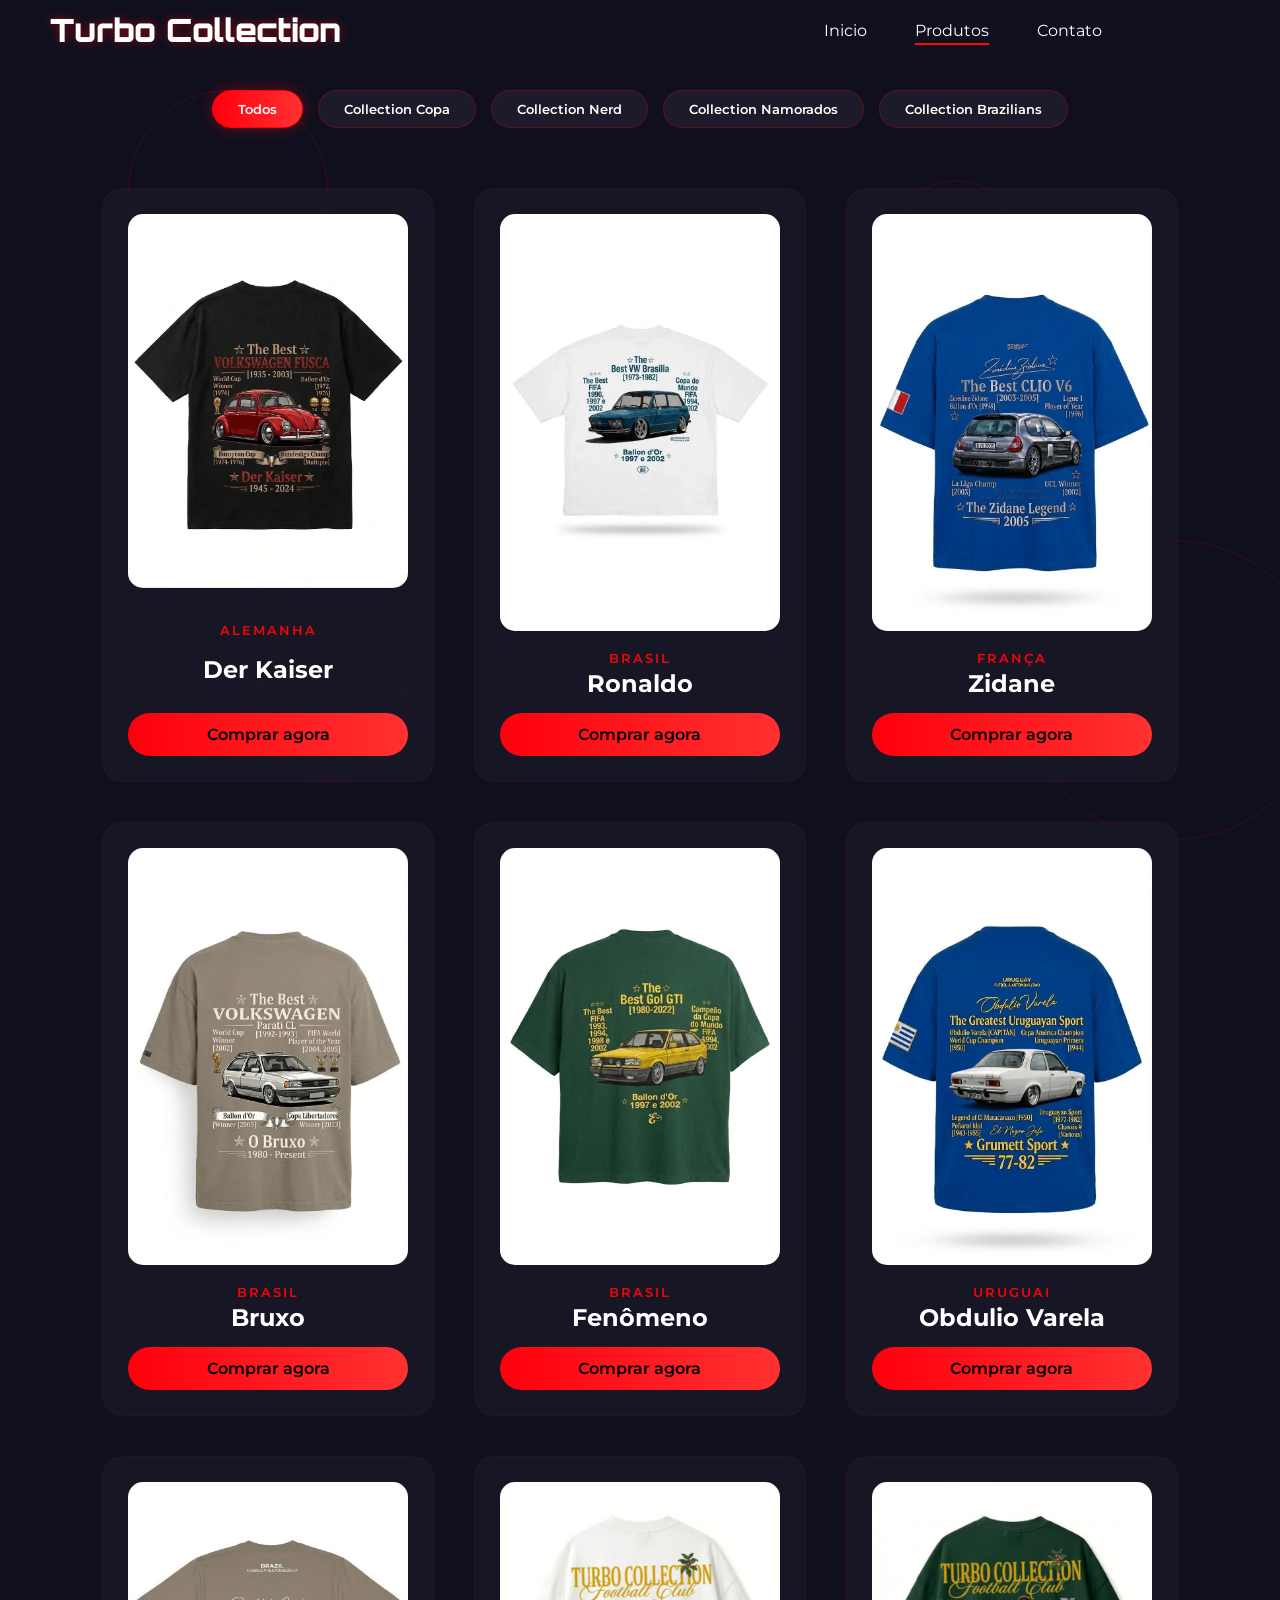
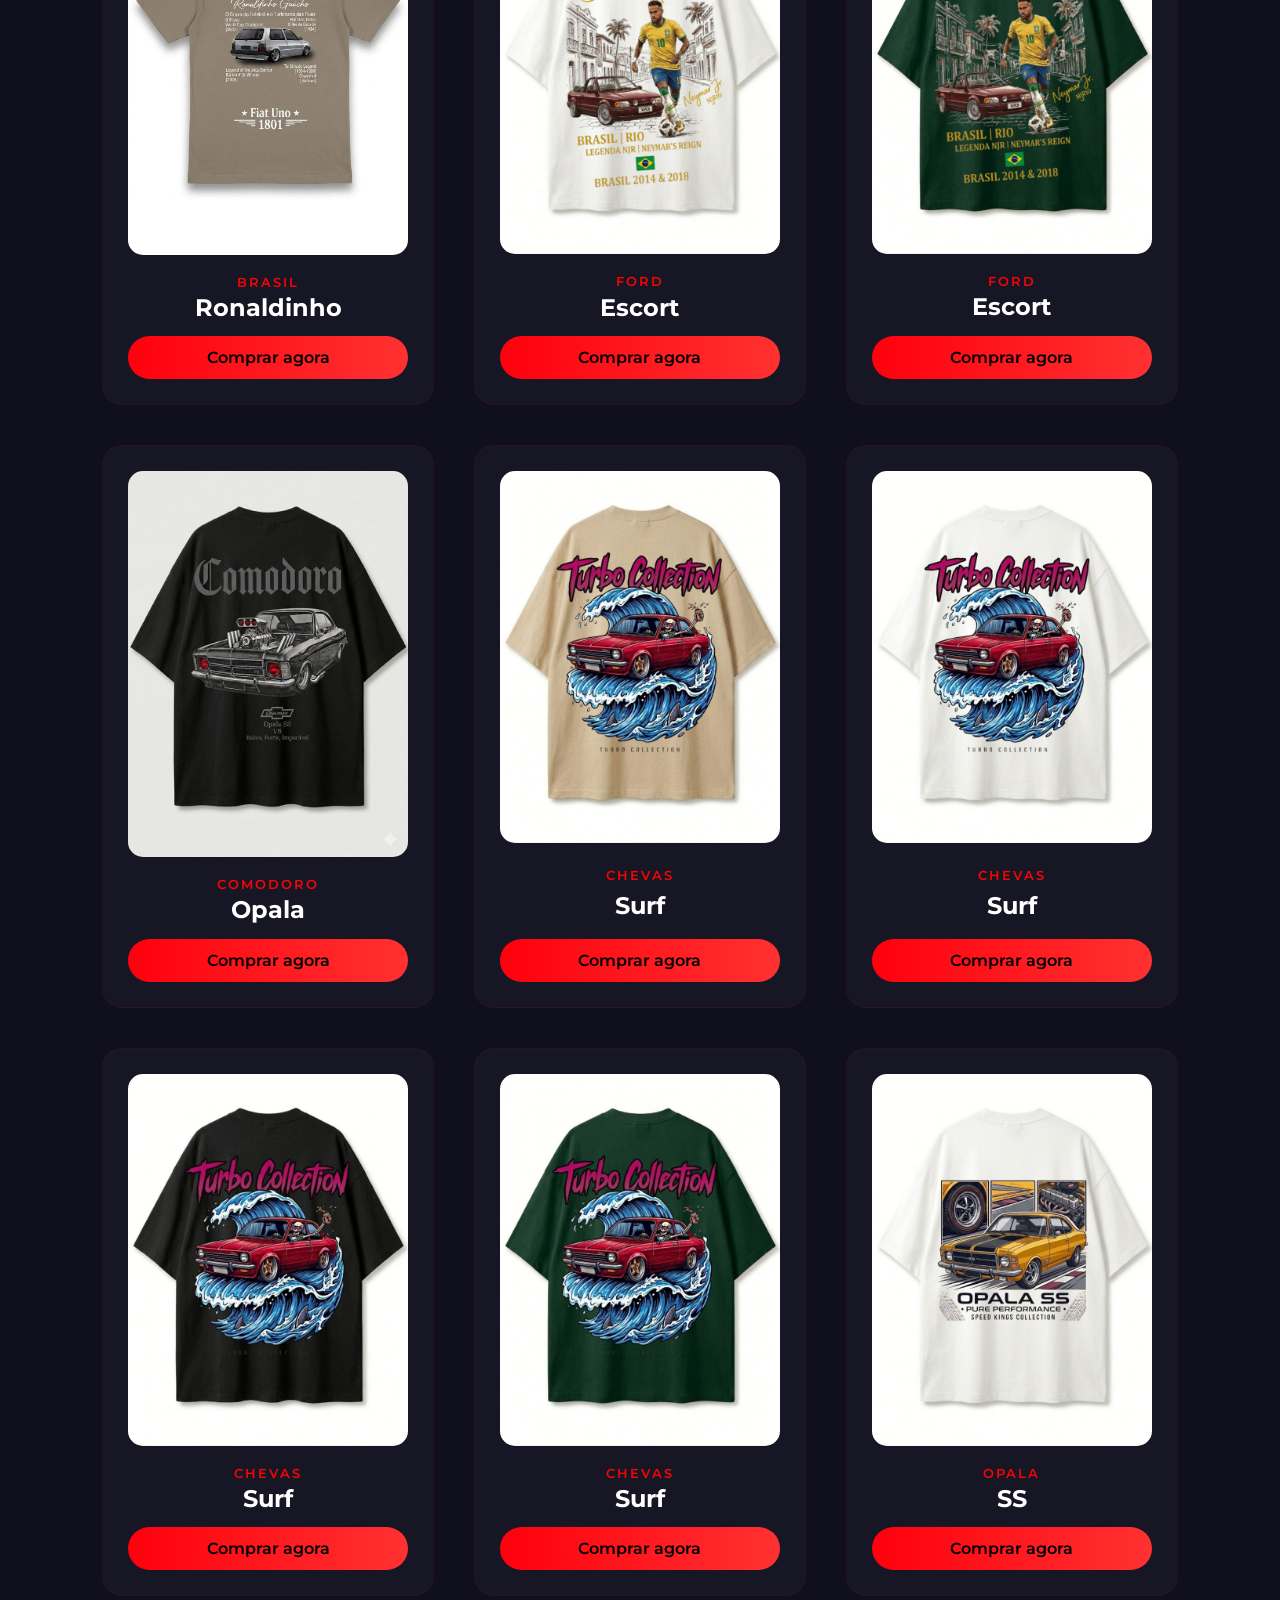
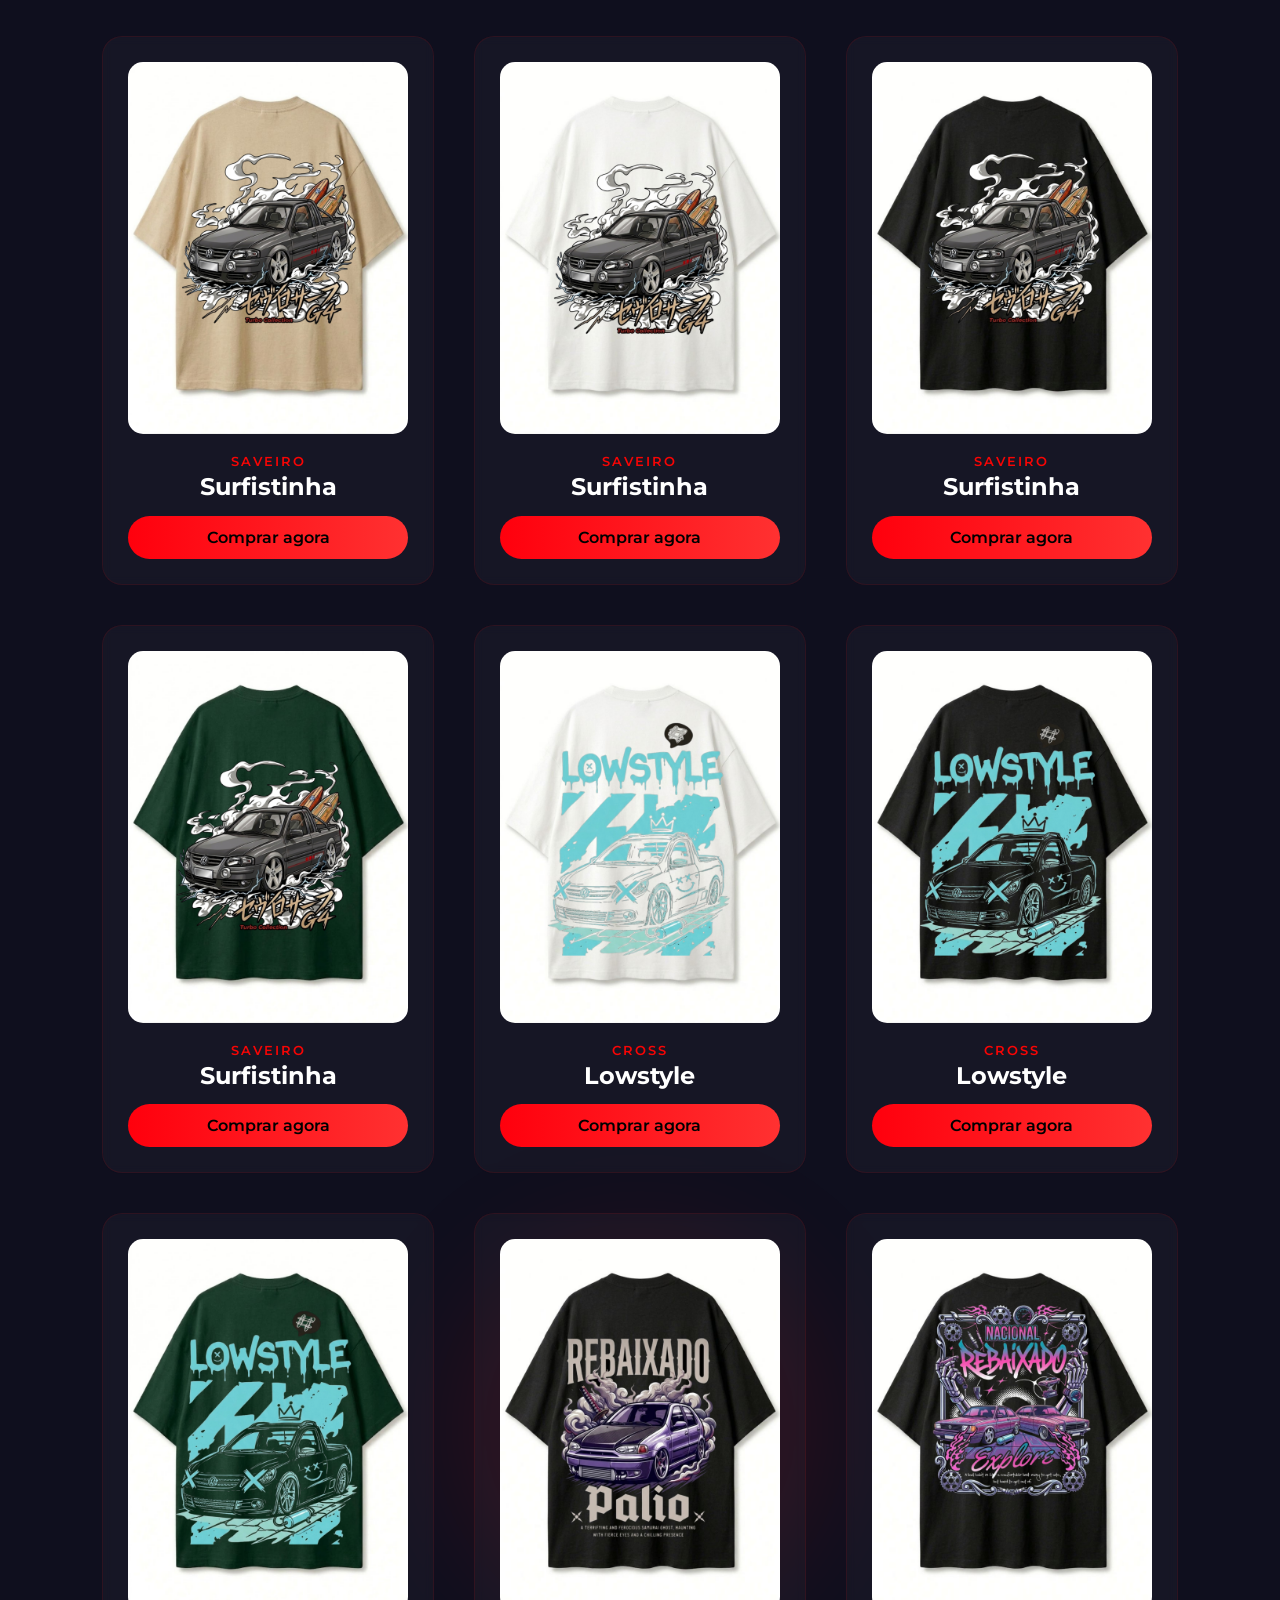
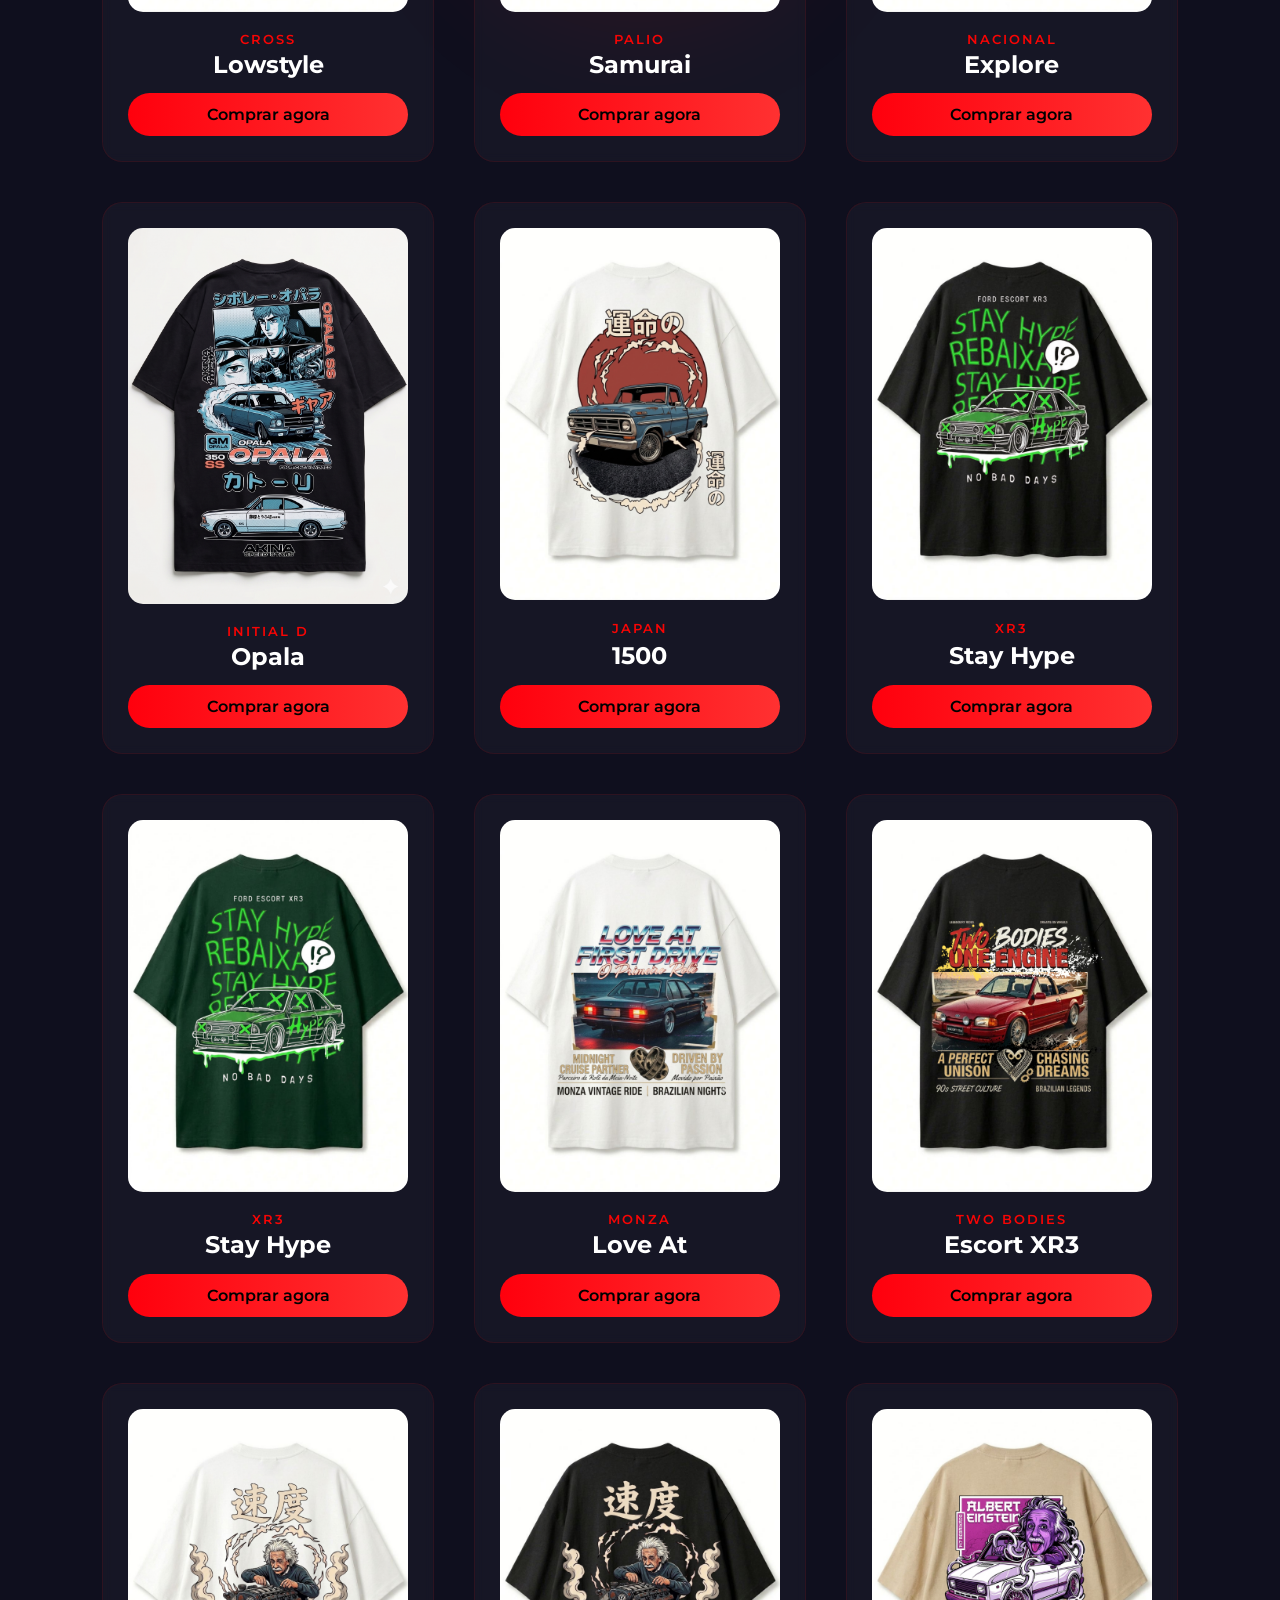
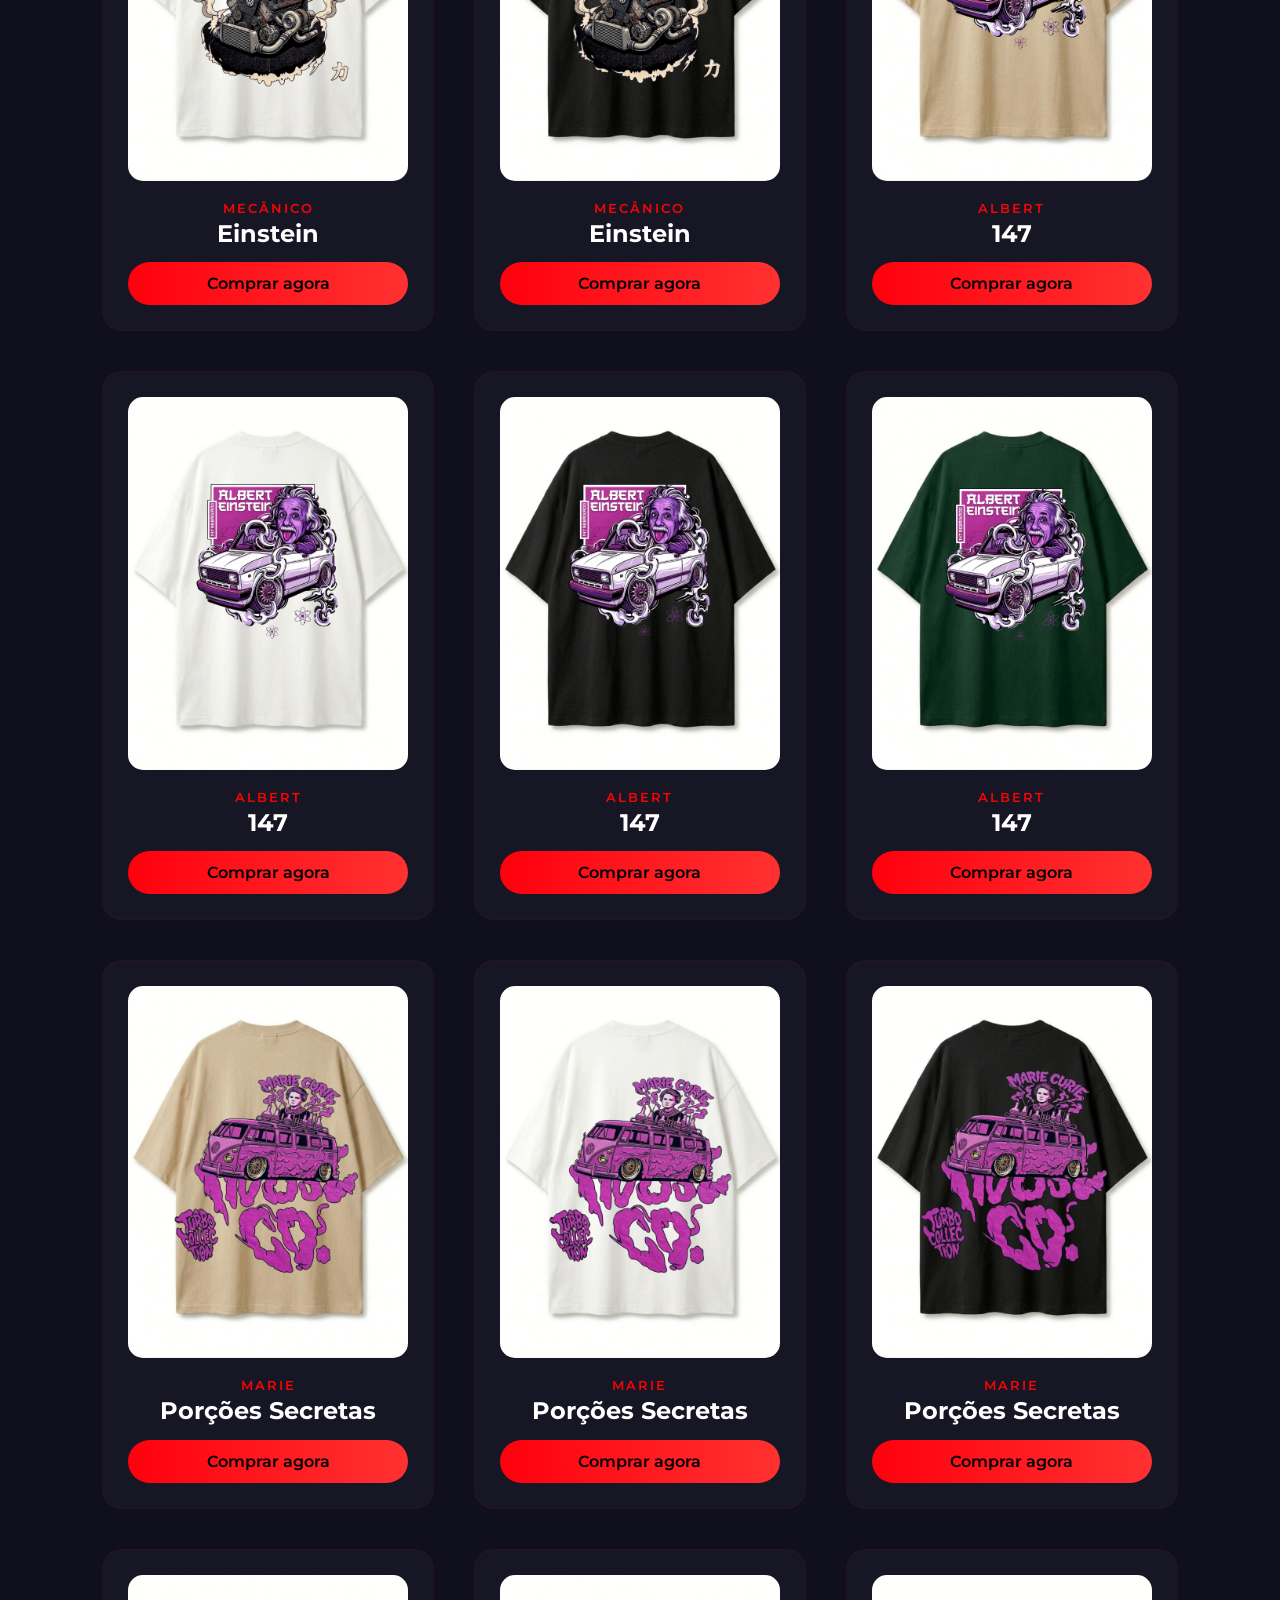
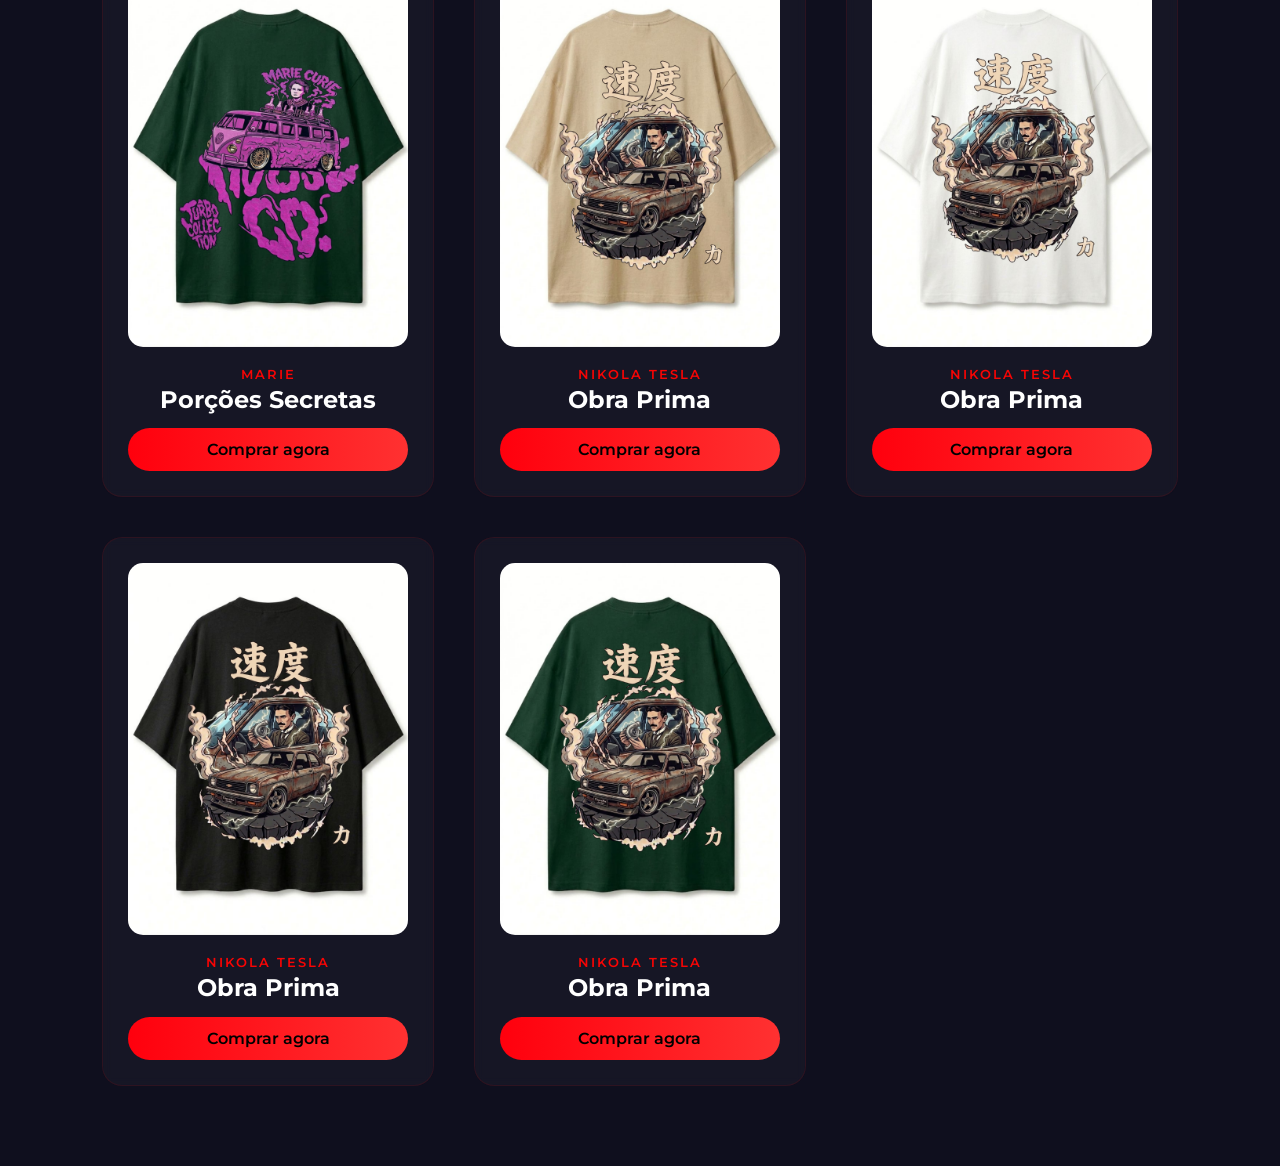
==== commit 0626dd8a: "Correção Brazilians" ====
--- a/produtos.html
+++ b/produtos.html
@@ -106,7 +106,7 @@
             <button class="btn-filtro" onclick="filtrarProdutos('copa')">Collection Copa</button>
             <button class="btn-filtro" onclick="filtrarProdutos('nerd')">Collection Nerd</button>
             <button class="btn-filtro" onclick="filtrarProdutos('namorados')">Collection Namorados</button>
-            <button class="btn-filtro" onclick="filtrarProdutos('muscle')">Collection Brasilians</button>
+            <button class="btn-filtro" onclick="filtrarProdutos('muscle')">Collection Brazilians</button>
         </div>
 
  
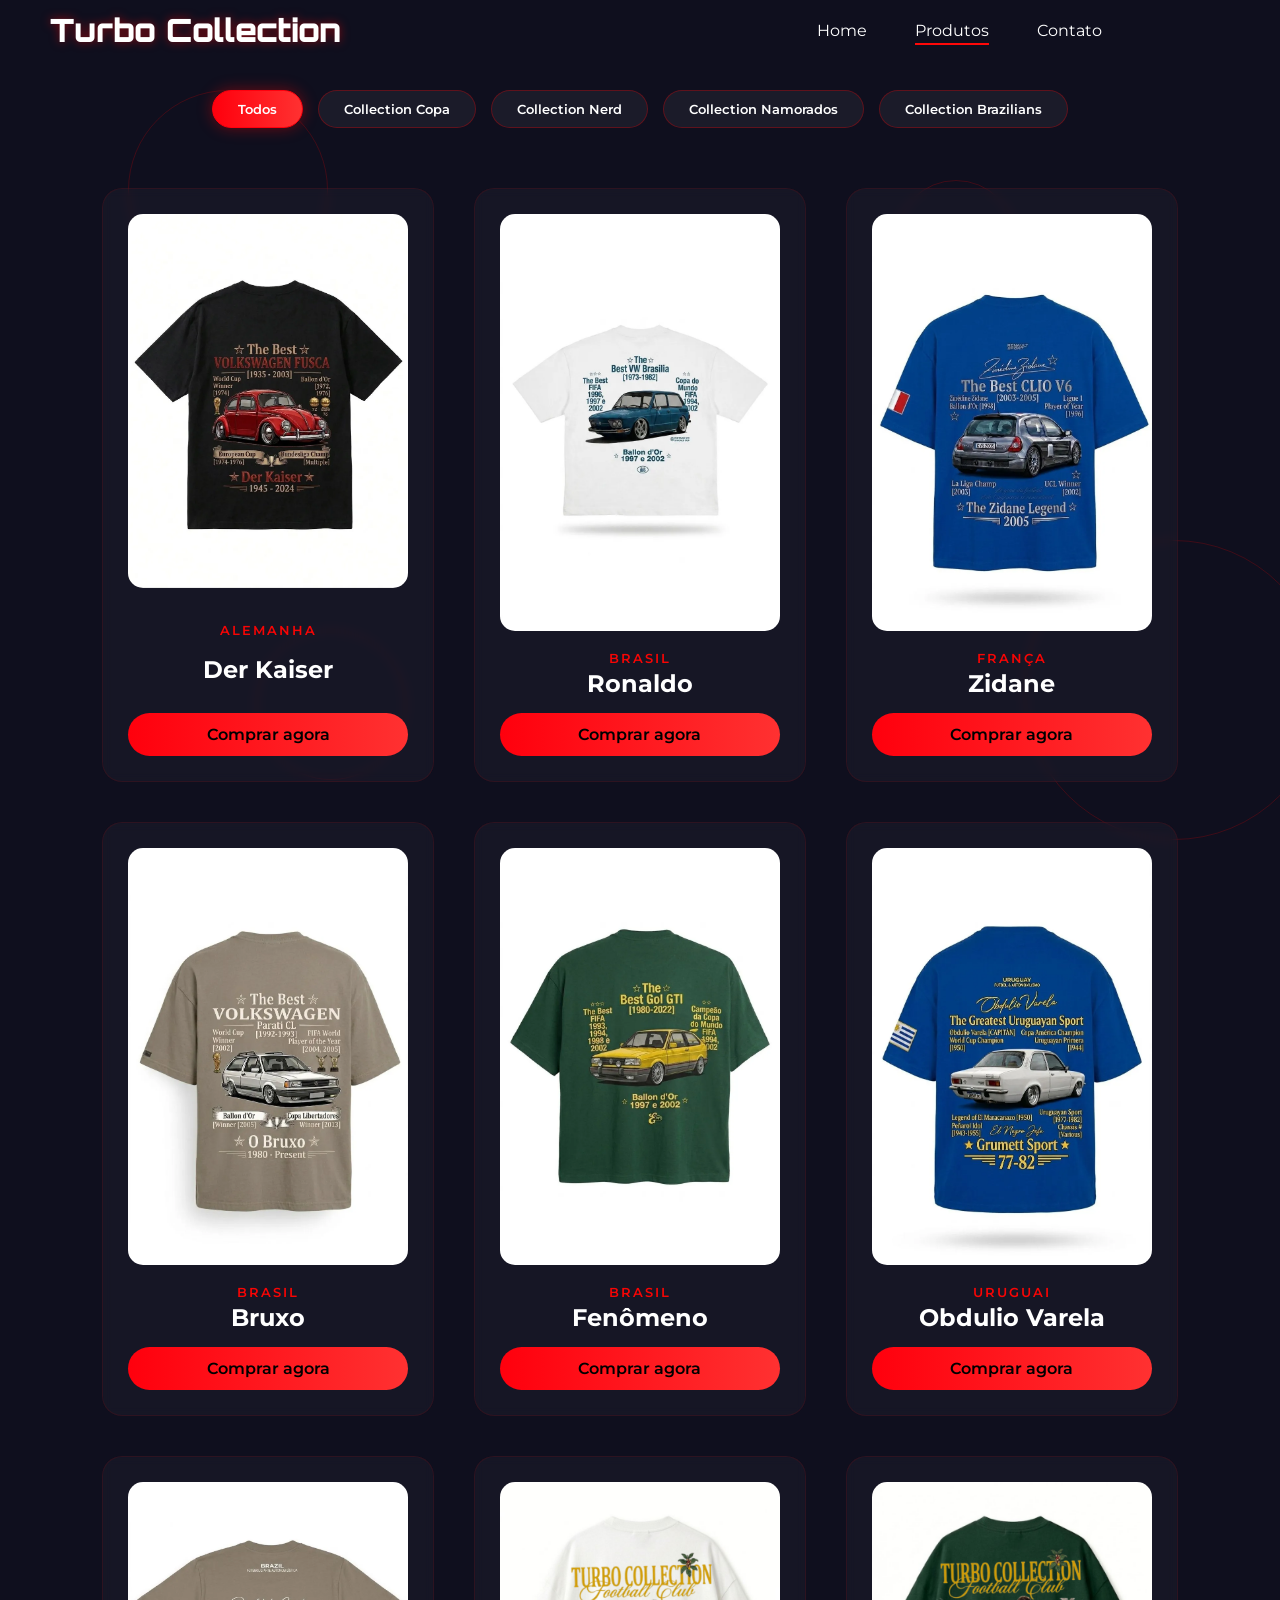
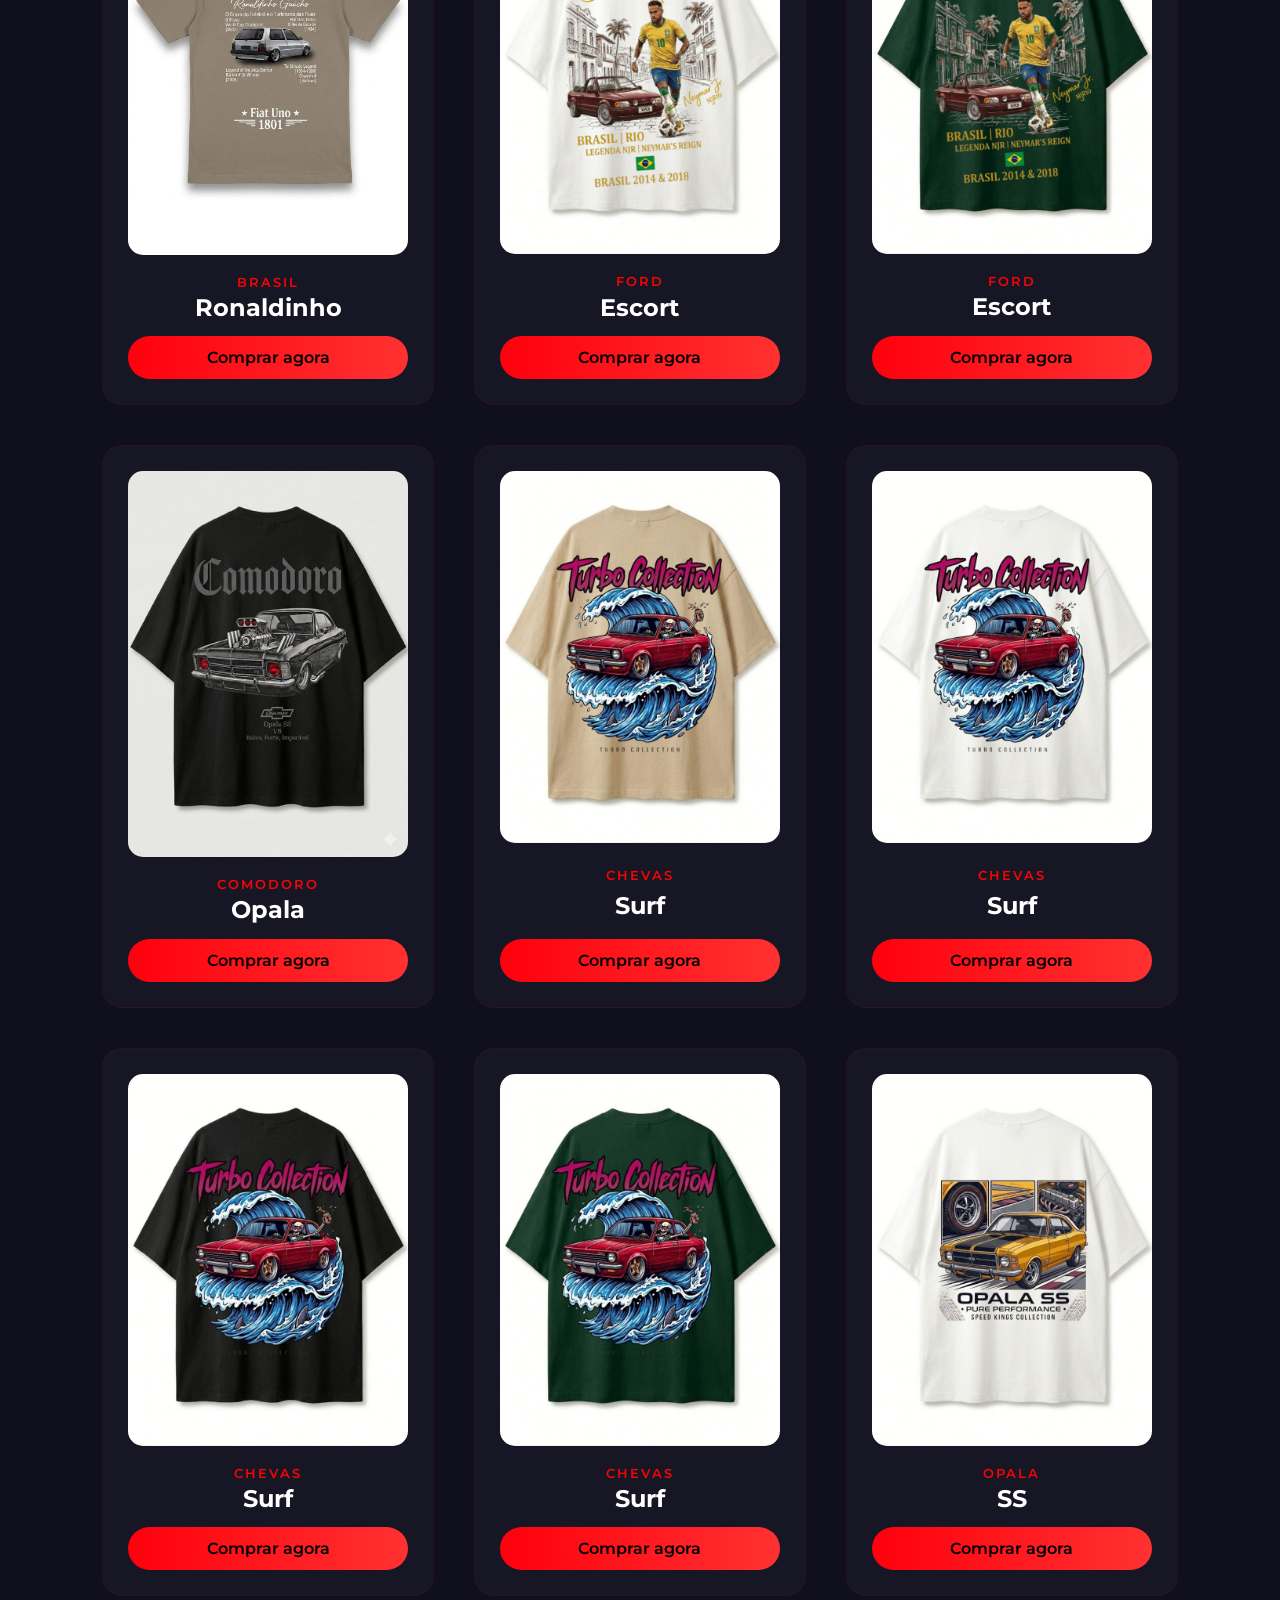
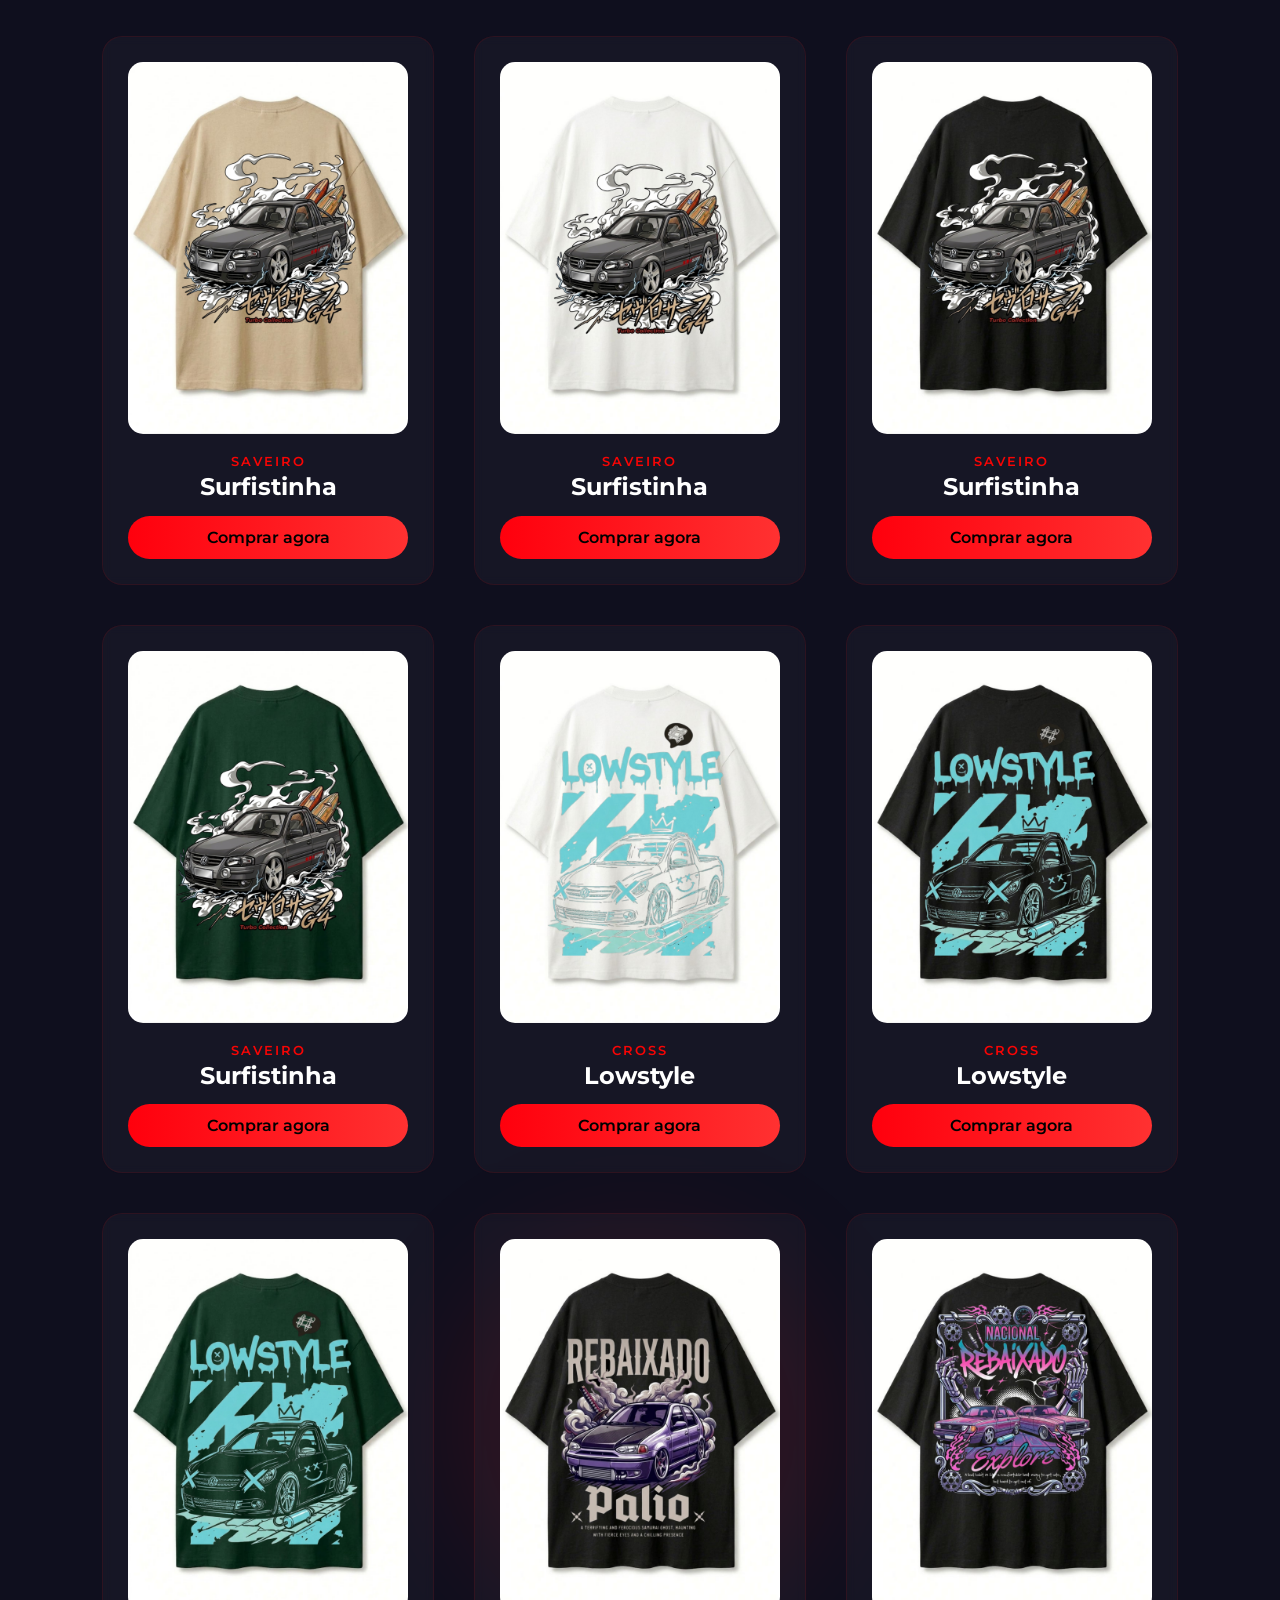
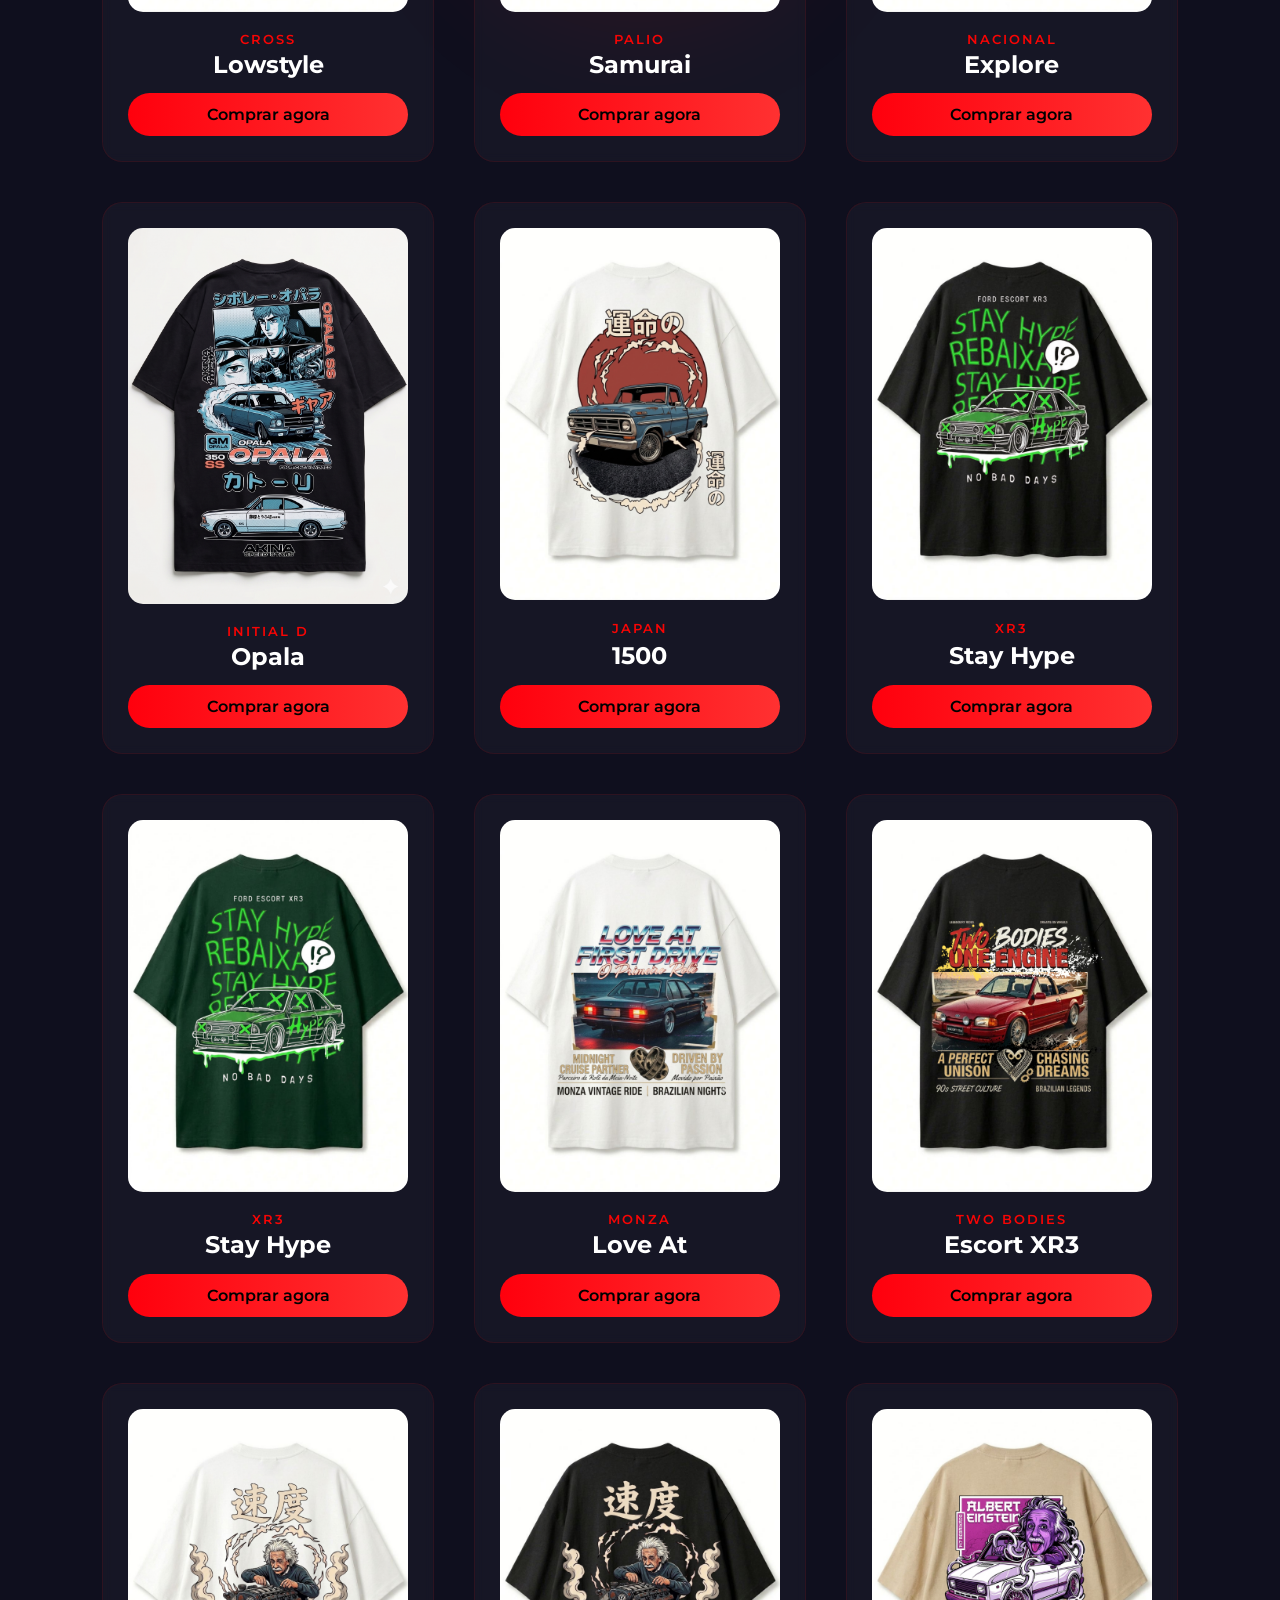
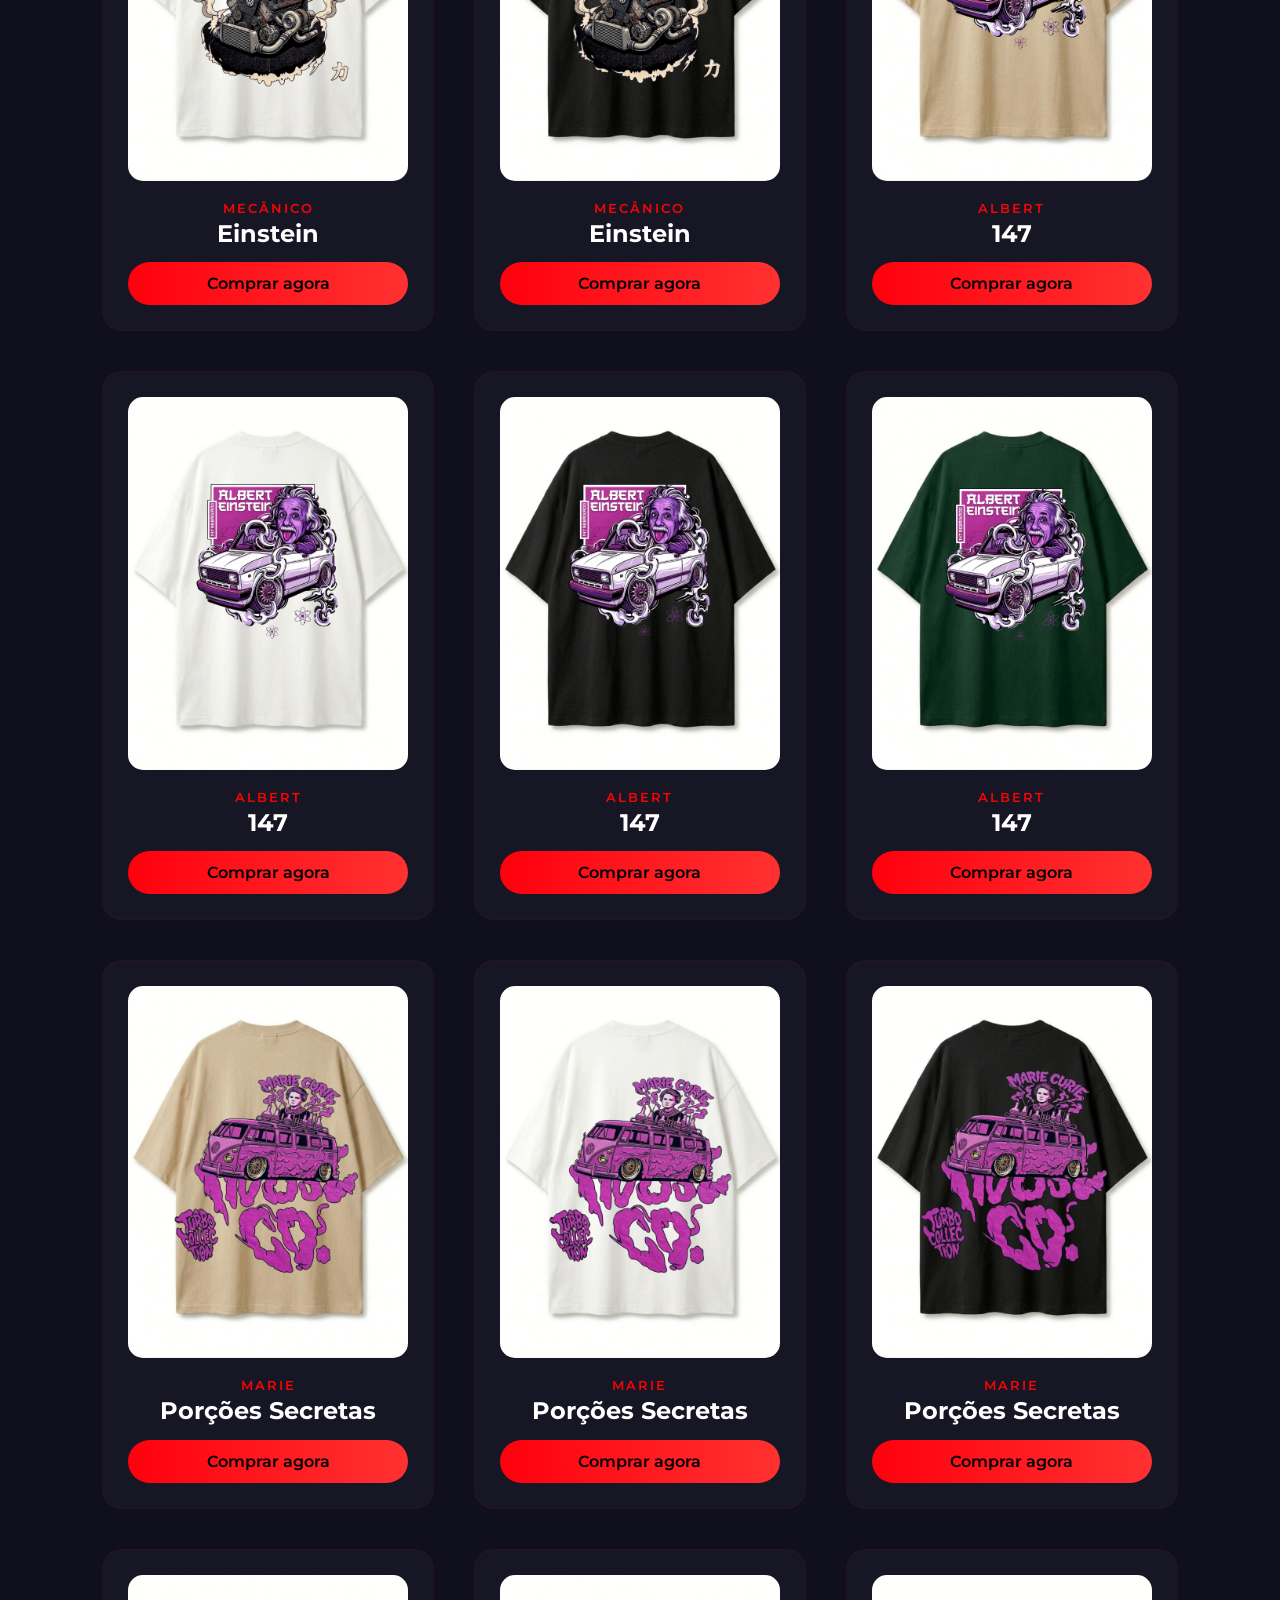
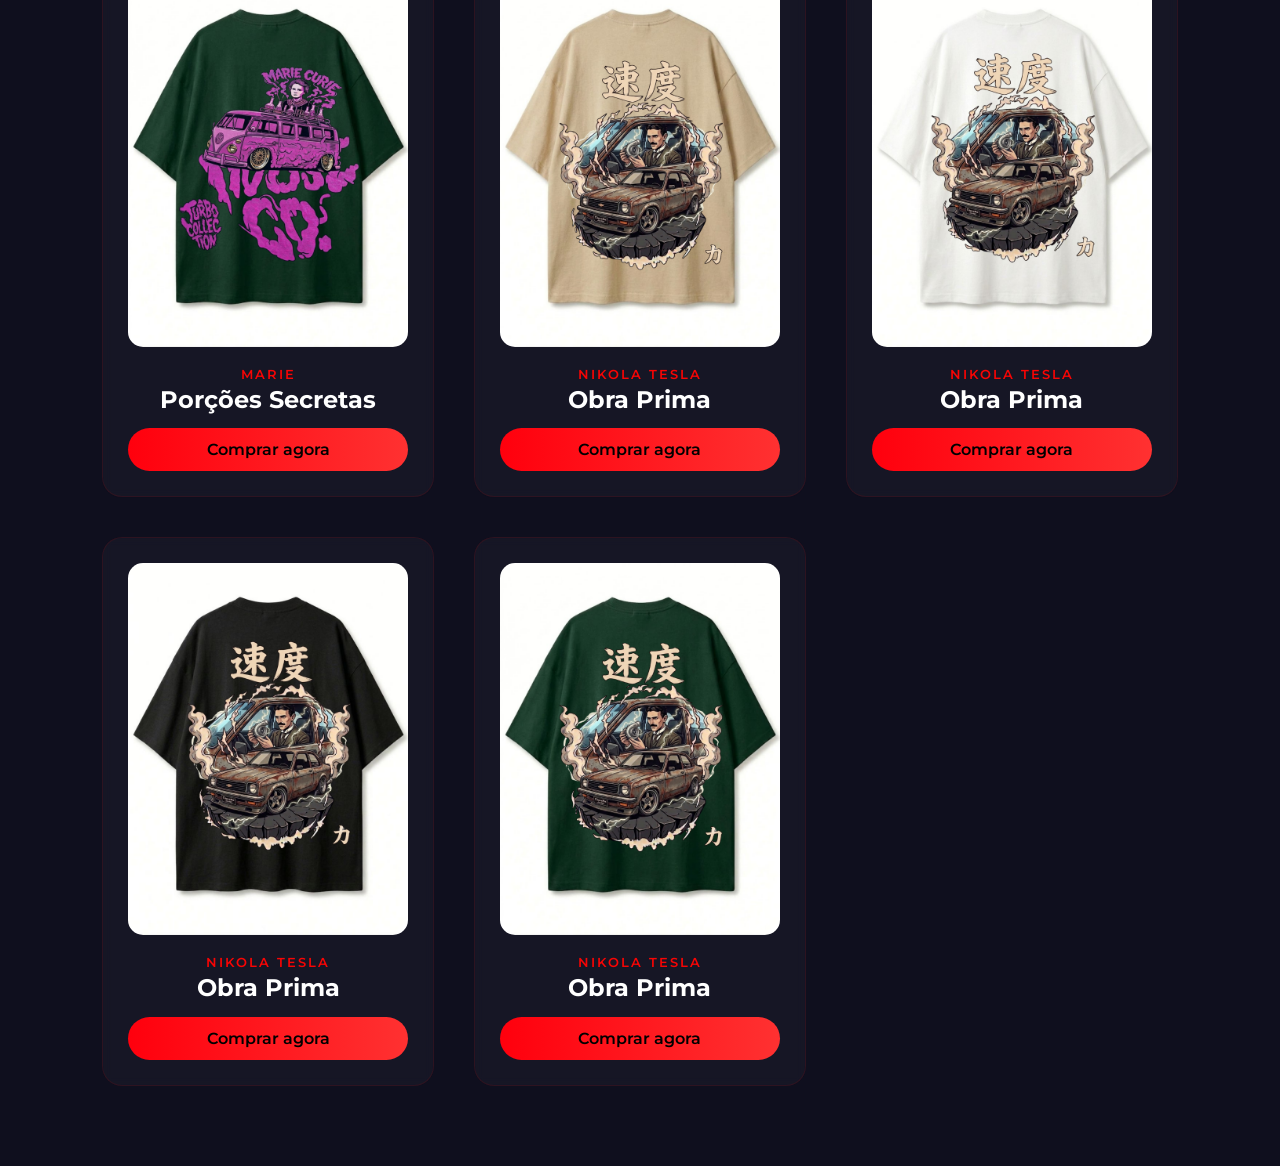
==== commit 19a9eebc: "Correção home" ====
--- a/produtos.html
+++ b/produtos.html
@@ -85,7 +85,7 @@
         <div class="logo">Turbo Collection</div>
         <nav>
             <ul>
-                <li><a href="index.html" style="text-decoration: none; color: inherit;">Inicio</a></li>
+                <li><a href="index.html" style="text-decoration: none; color: inherit;">Home</a></li>
                 <li class="active-link">Produtos</li>
                 <li><a href="contato.html" style="text-decoration: none; color: inherit;">Contato</a></li>
             </ul>
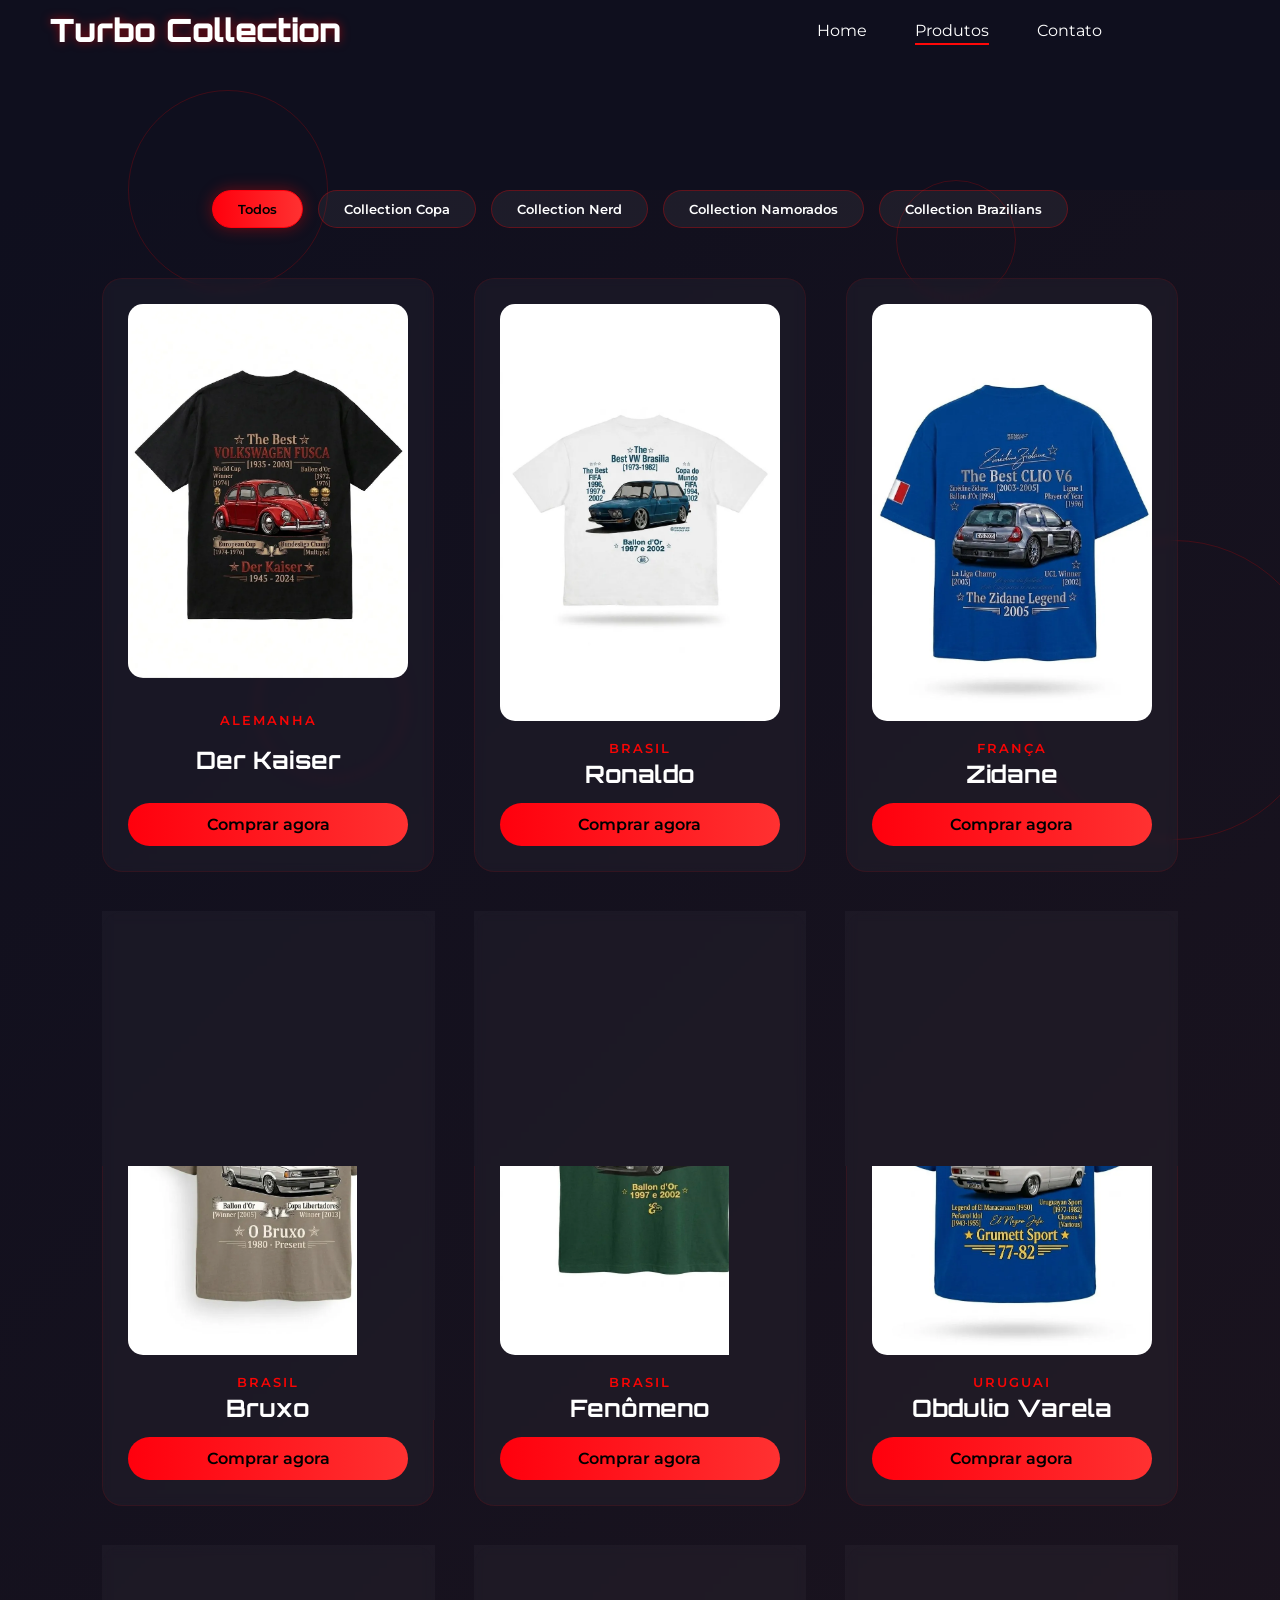
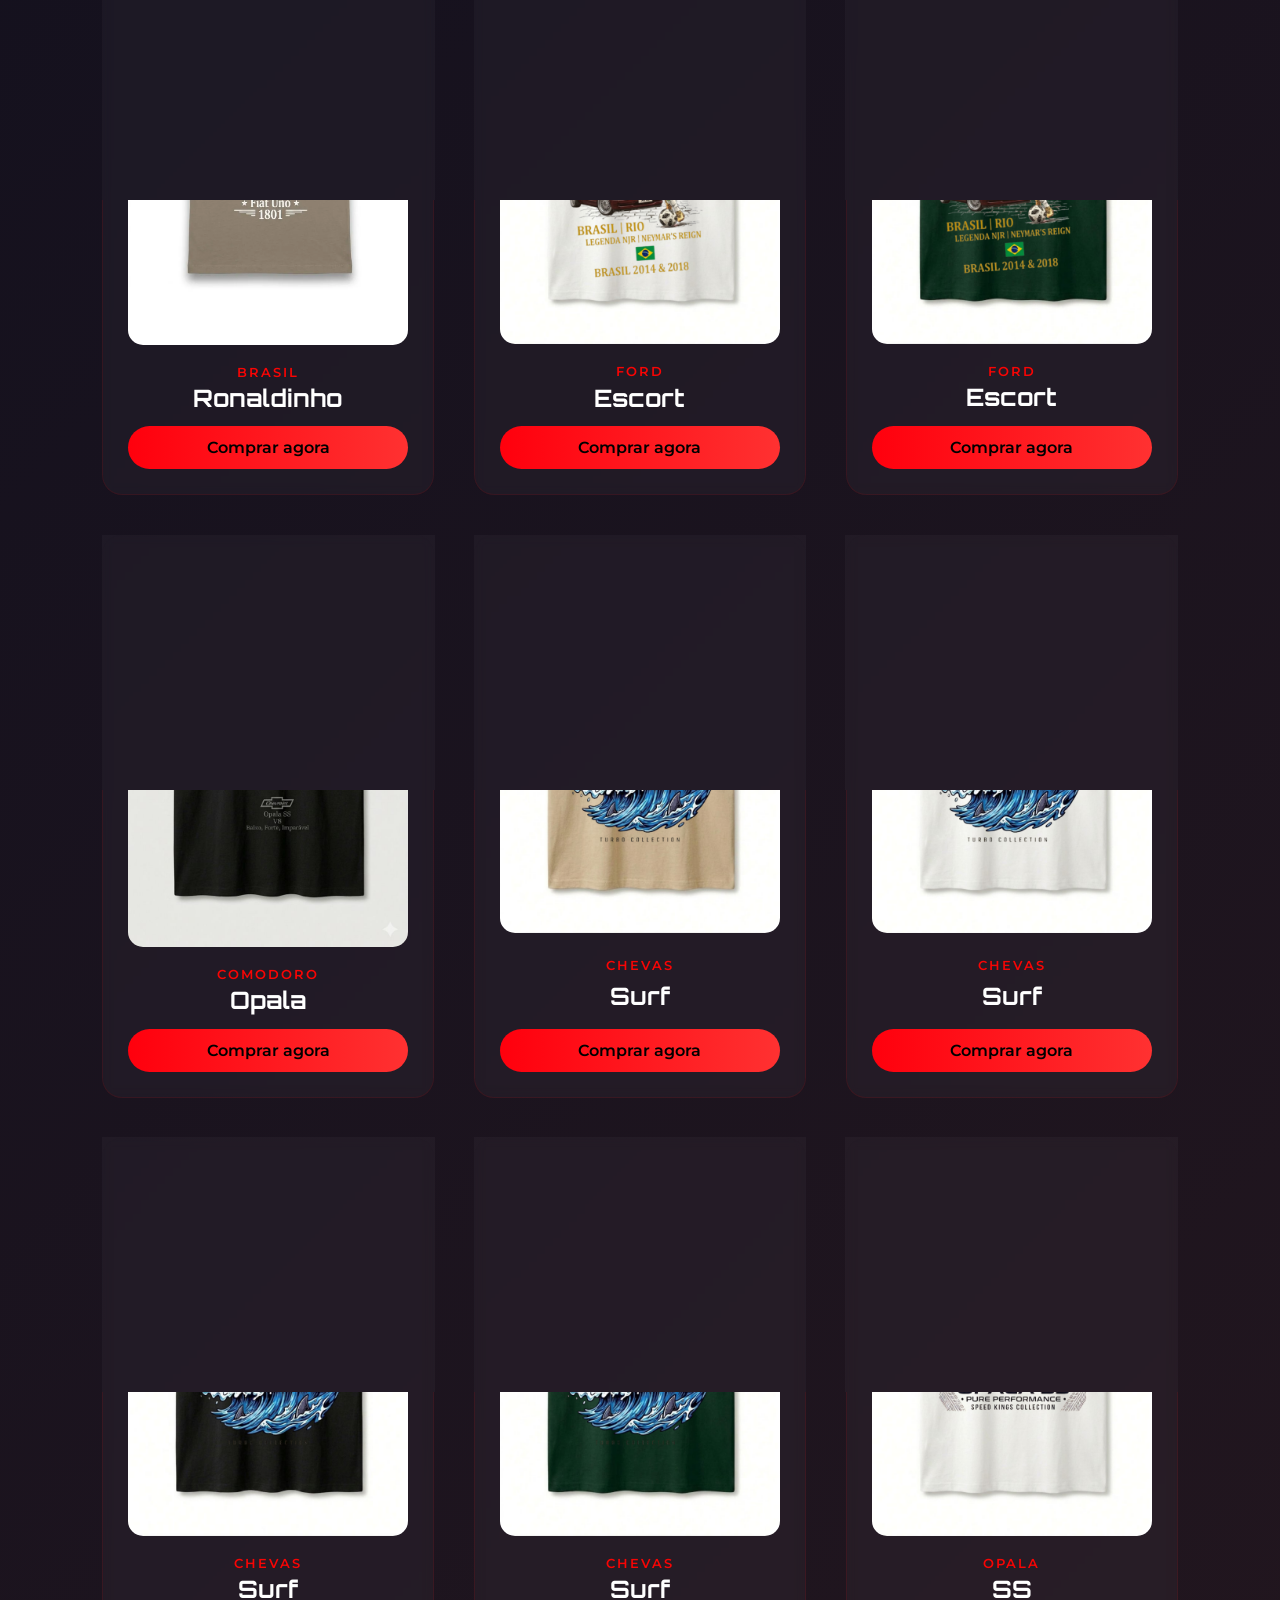
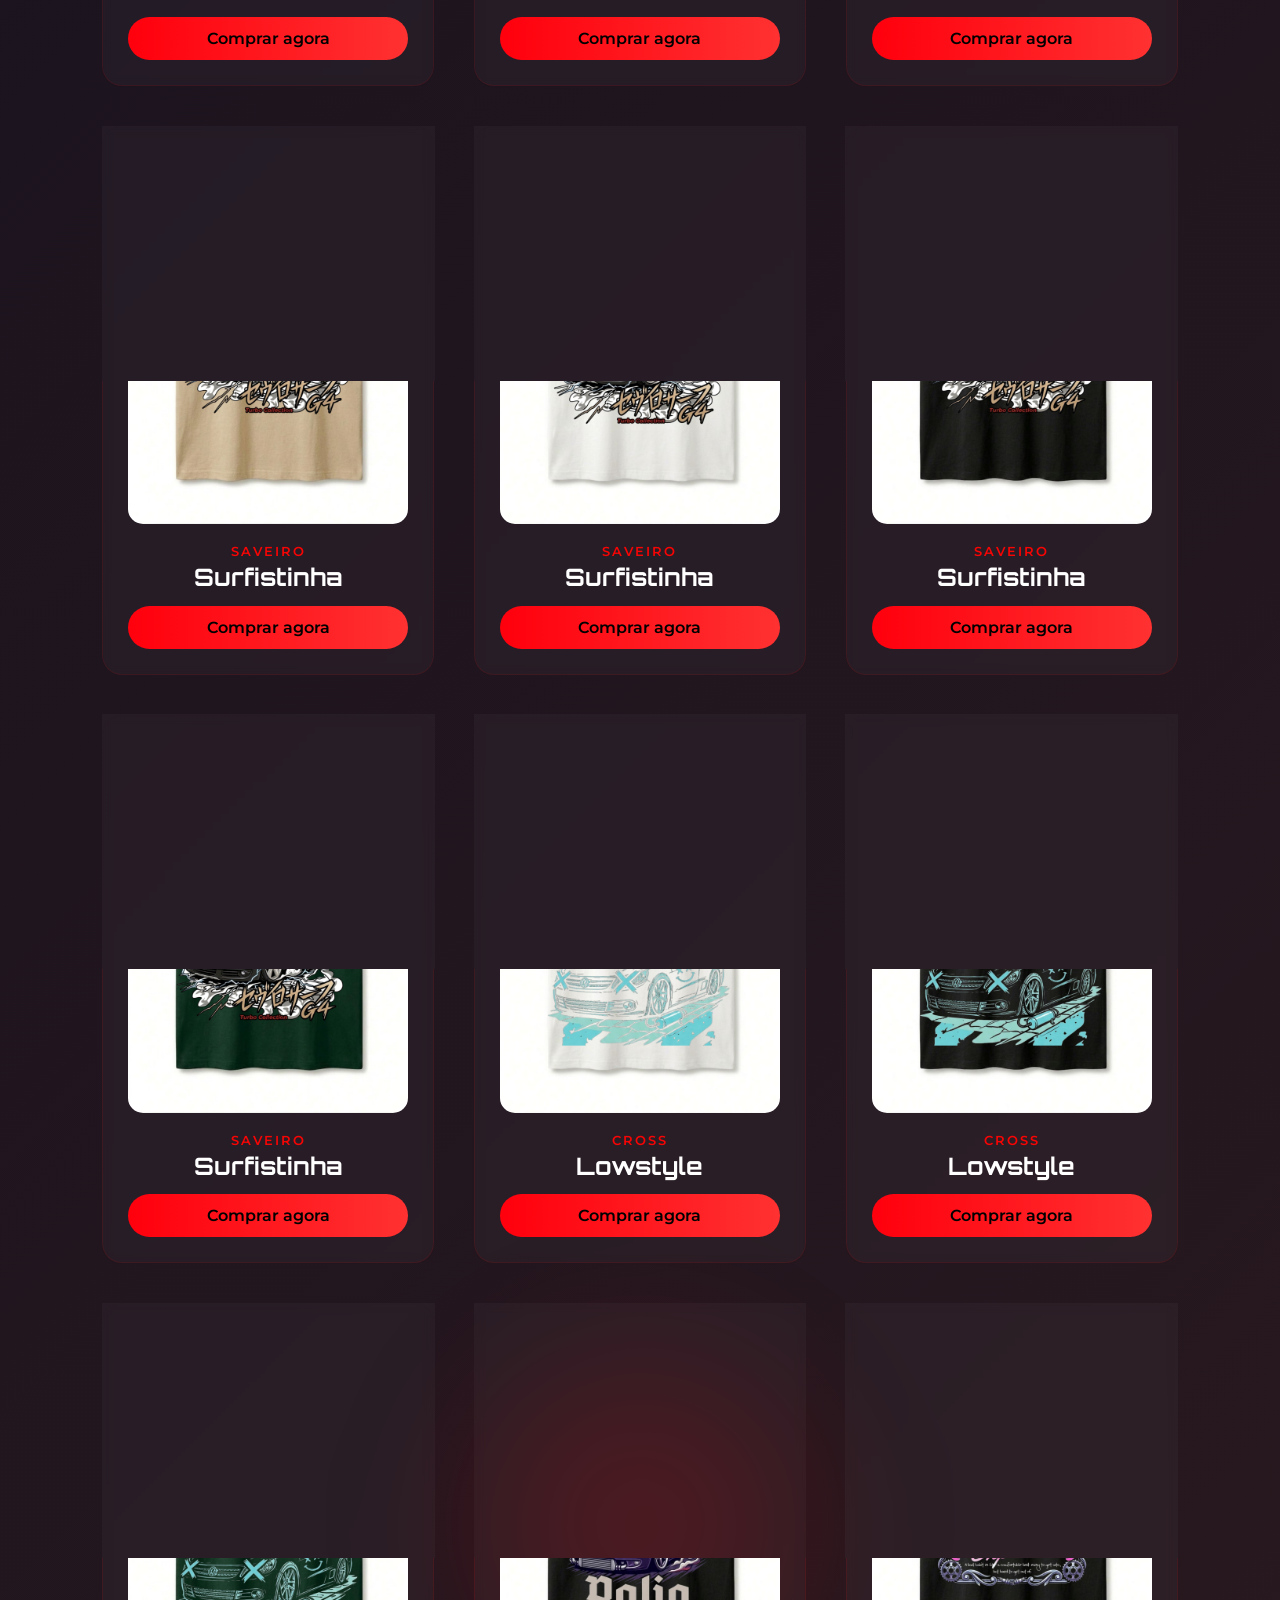
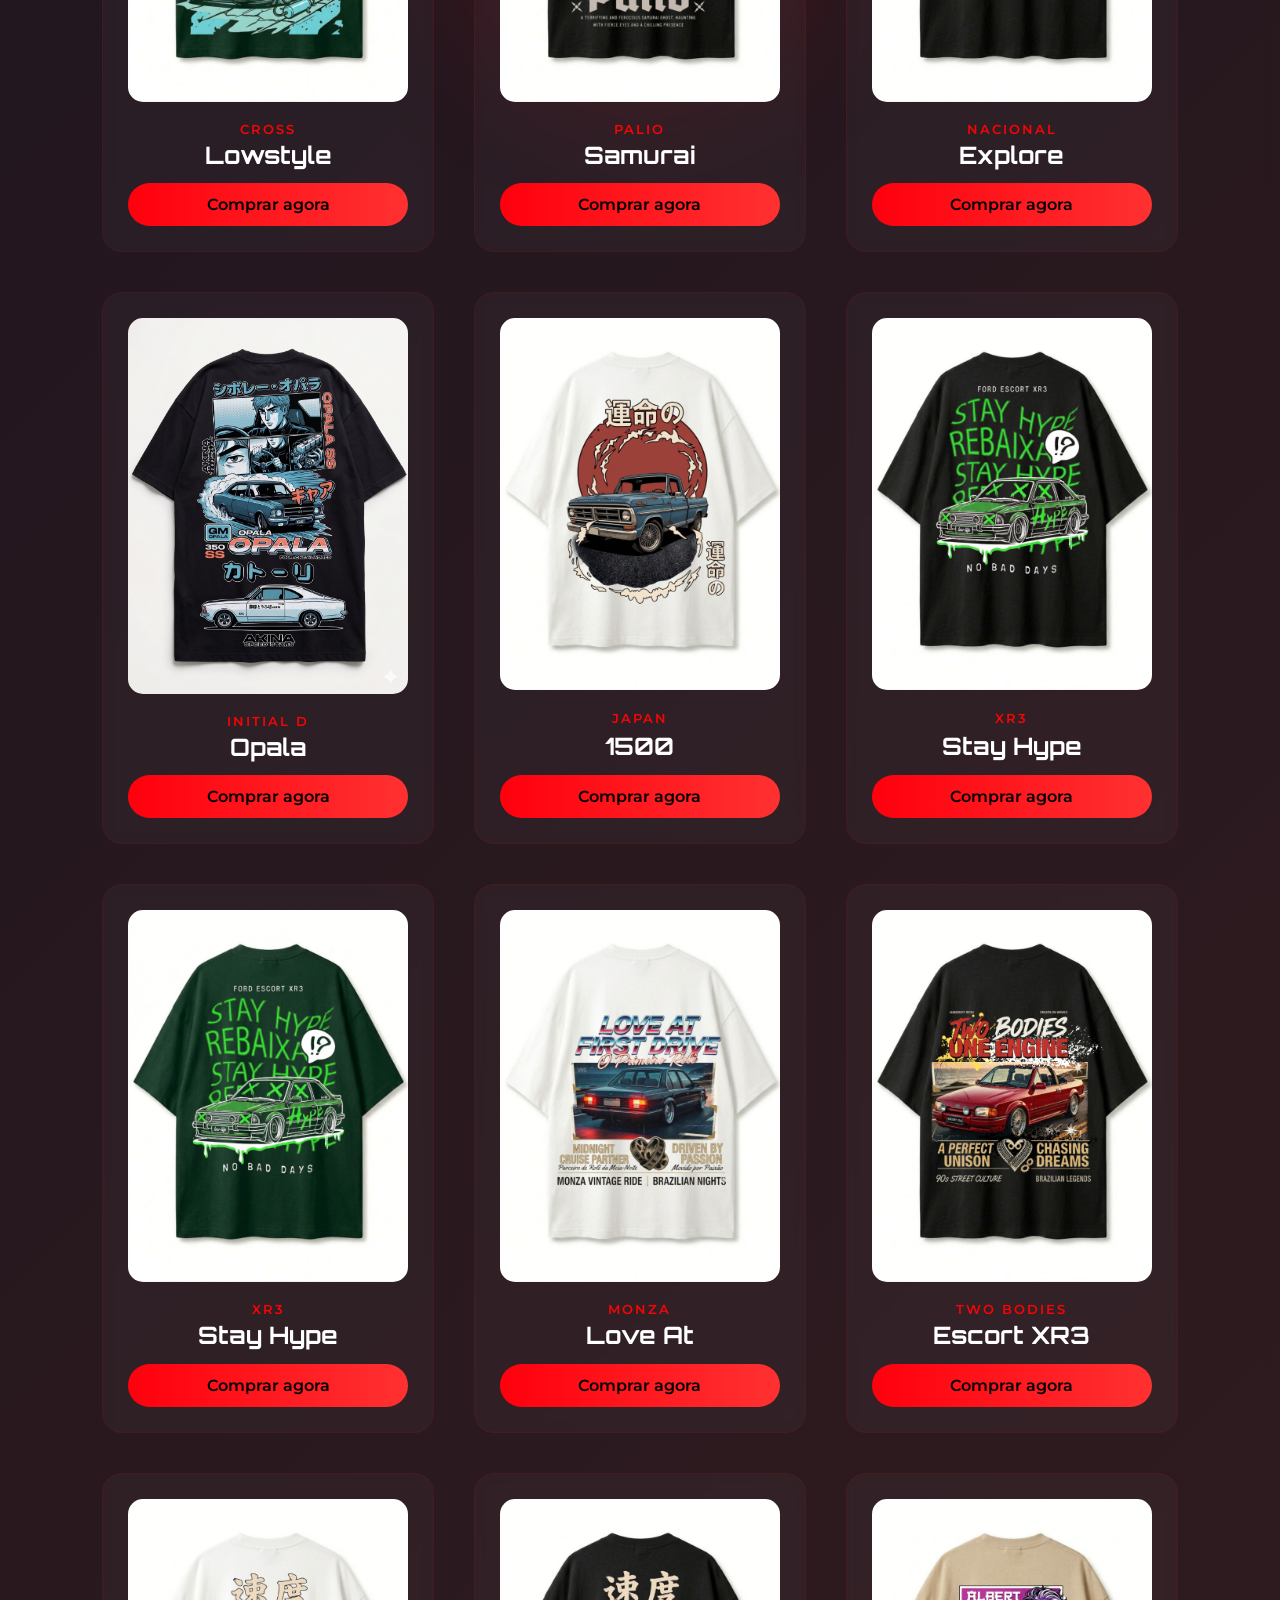
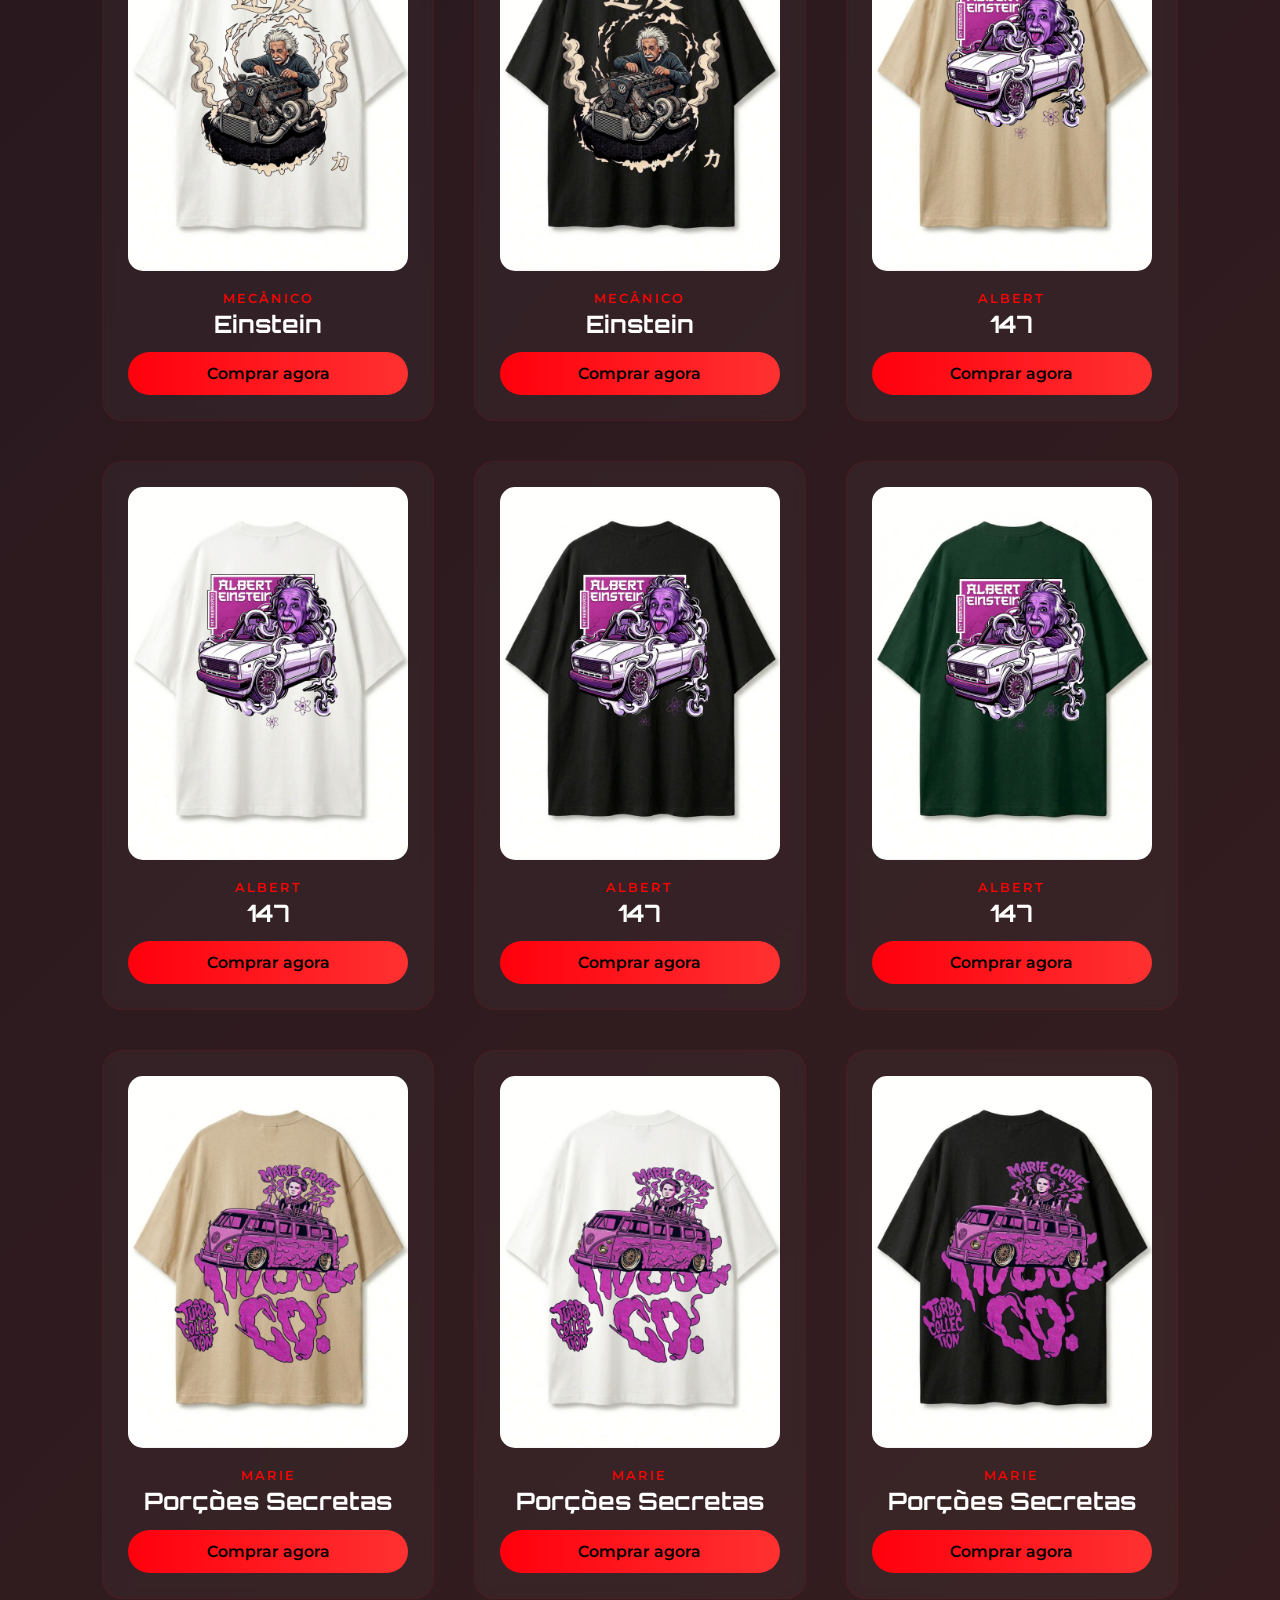
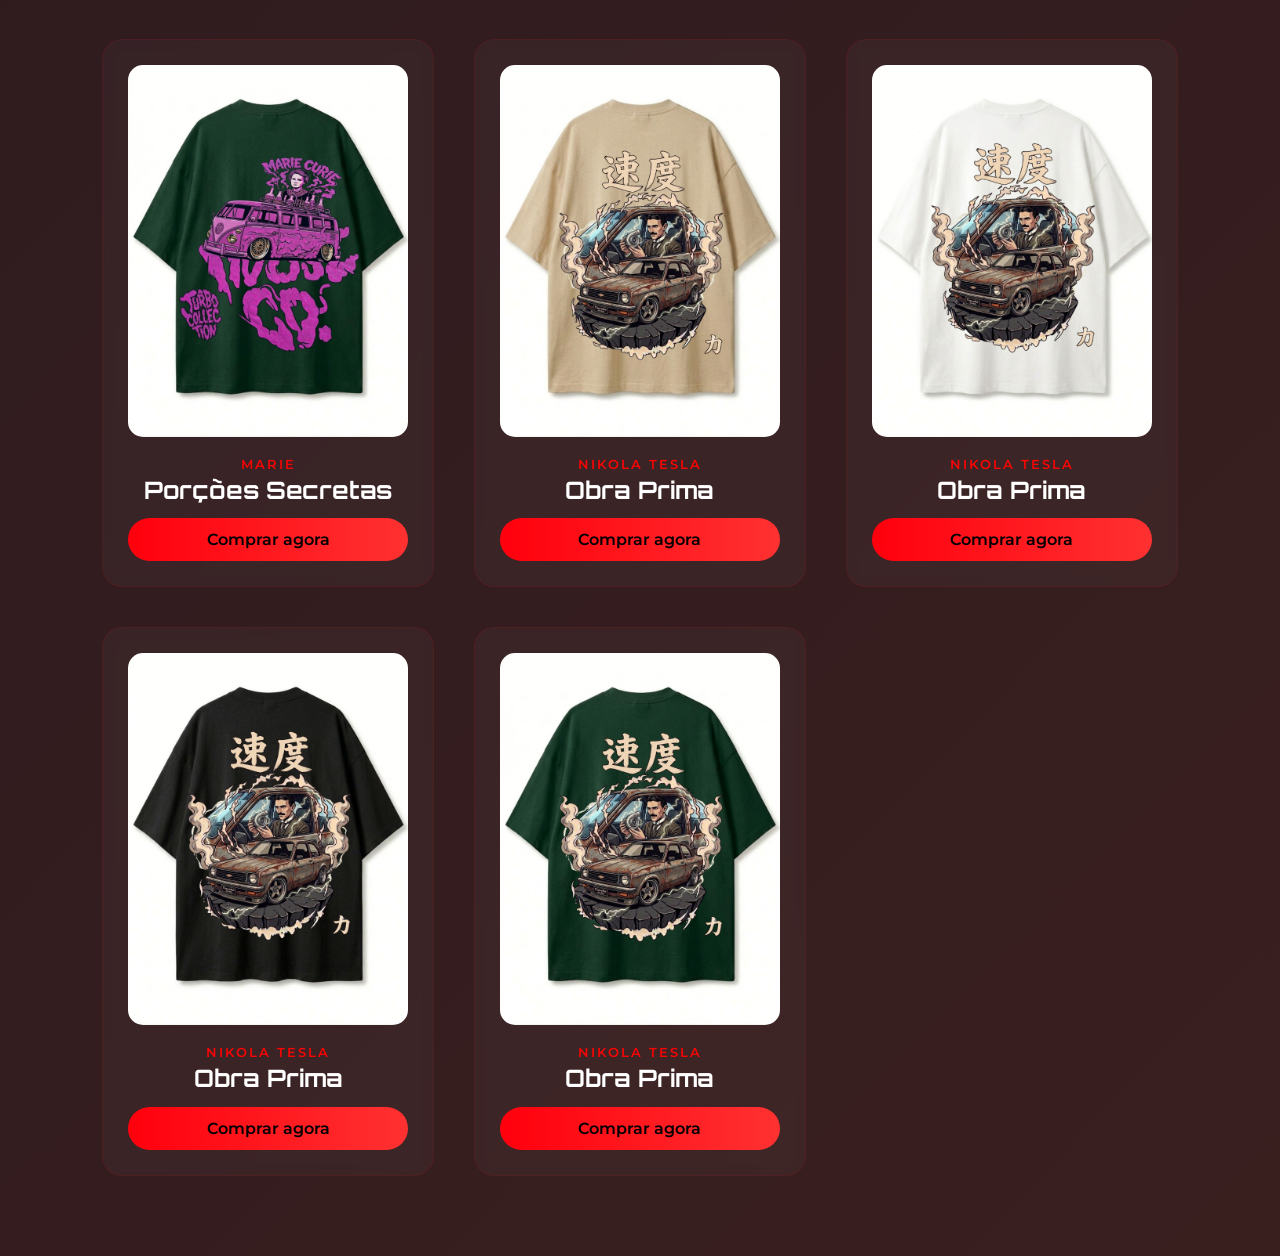
==== commit 119a1d57: "Adição botão filtrar categorias" ====
--- a/produtos.html
+++ b/produtos.html
@@ -100,17 +100,27 @@
             <div class="circle"></div>
             <div class="circle"></div>
         </div>
-
-        <div class="filtros-colecoes">
-            <button class="btn-filtro active" onclick="filtrarProdutos('todos')">Todos</button>
-            <button class="btn-filtro" onclick="filtrarProdutos('copa')">Collection Copa</button>
-            <button class="btn-filtro" onclick="filtrarProdutos('nerd')">Collection Nerd</button>
-            <button class="btn-filtro" onclick="filtrarProdutos('namorados')">Collection Namorados</button>
-            <button class="btn-filtro" onclick="filtrarProdutos('muscle')">Collection Brazilians</button>
-        </div>
-
- 
-
+<div class="filtros-colecoes filtros-desktop">
+    <button class="btn-filtro active" onclick="filtrarProdutos('todos', this)">Todos</button>
+    <button class="btn-filtro" onclick="filtrarProdutos('copa', this)">Collection Copa</button>
+    <button class="btn-filtro" onclick="filtrarProdutos('nerd', this)">Collection Nerd</button>
+    <button class="btn-filtro" onclick="filtrarProdutos('namorados', this)">Collection Namorados</button>
+    <button class="btn-filtro" onclick="filtrarProdutos('muscle', this)">Collection Brazilians</button>
+</div>
+
+<div class="filtros-colecoes-mobile">
+    <button id="btn-filtro-principal" class="btn-filtro-gatilho">
+        Filtrar Categorias <span class="seta-dropdown">▼</span>
+    </button>
+    
+    <div id="lista-categorias-mobile" class="dropdown-filtros">
+        <button class="opcao-filtro active" onclick="executarFiltroMobile('todos', 'Todos')">Todos</button>
+        <button class="opcao-filtro" onclick="executarFiltroMobile('copa', 'Collection Copa')">Collection Copa</button>
+        <button class="opcao-filtro" onclick="executarFiltroMobile('nerd', 'Collection Nerd')">Collection Nerd</button>
+        <button class="opcao-filtro" onclick="executarFiltroMobile('namorados', 'Collection Namorados')">Collection Namorados</button>
+        <button class="opcao-filtro" onclick="executarFiltroMobile('muscle', 'Collection Brazilians')">Collection Brazilians</button>
+    </div>
+</div>
         <section class="grid-produtos">
             <!-- Produto 1: Der Kaiser -->
             <div class="card-produto" data-categoria="copa">
--- a/css/style.css
+++ b/css/style.css
@@ -1,4 +1,7 @@
-*{
+/* ==========================================================================
+   1. CONFIGURAÇÕES GERAIS E BASE
+   ========================================================================== */
+* {
     margin: 0;
     padding: 0;
     box-sizing: border-box;
@@ -10,9 +13,17 @@
     background-color: #0f0f1e; 
     color: #fff;
     font-size: 16px;
-    overflow: hidden; /*para não deixar a pagina rolar  */
-}
-
+    overflow: hidden; /* Mantido para controle de telas específicas, mas alterável por classes */
+}
+
+body.liberar-rolagem {
+    overflow-y: auto !important;
+    overflow-x: hidden; /* Evita que a tela balance para os lados */
+}
+
+/* ==========================================================================
+   2. HEADER E NAVEGAÇÃO (FIXO)
+   ========================================================================== */
 header {
     position: fixed;
     width: 90vw;
@@ -24,26 +35,17 @@
     z-index: 3;
 }
 
-.logo{
+.logo {
     font-family: "Orbitron", sans-serif;
     font-size: 2rem;
     font-weight: 900;
-    color:#ffffff;
+    color: #ffffff;
     text-shadow: 0 0 10px rgba(255, 0, 0, 0.5);
 }
 
 header nav ul {
     display: flex;
     gap: 48px; /* Espaçamento entre os botões */
-}
-
-header nav ul li a {
-    text-decoration: none;
-    color: inherit;
-    display: flex;
-    gap: 48px; 
-    width: 100%;
-    height: 100%;
 }
 
 header nav ul li {
@@ -52,7 +54,16 @@
     padding: 5px 0;
 }
 
-header nav ul li::after{  /*after serve para o depois do texto. Já o before serve para o antes do texto  */
+header nav ul li a {
+    text-decoration: none;
+    color: inherit;
+    display: flex;
+    gap: 48px; 
+    width: 100%;
+    height: 100%;
+}
+
+header nav ul li::after {
     content: '';
     position: absolute;
     left: 0;
@@ -63,24 +74,31 @@
     transition: width 0.6s ease;
 }
 
-header nav ul li:hover::after{
+header nav ul li:hover::after {
     width: 100%;
 }
 
-.container{
+.active-link::after {
+    width: 100% !important;
+}
+
+/* ==========================================================================
+   3. LAYOUT DA VITRINE PRINCIPAL (BANNER/SLIDESHOW)
+   ========================================================================== */
+.container {
     height: 100vh;
     position: relative;
-    background-color: linear-gradient(135deg, #0f0f1e 0% #3a1f1f);
+    background: linear-gradient(135deg, #0f0f1e 0%, #3a1f1f); /* Corrigida a vírgula na sintaxe */
     overflow: hidden;
 }
 
-.container::before{
+.container::before {
     content: '';
     width: 500px;
     height: 500px;
     border-radius: 50%;
-    background: radial-gradient(circle, rgba(255, 0, 0, 0.2)0%, rgba(15,15,30,0)70%);
-    position: absolute; /*esse é o esquema para centraliza qualquer coisa (position, top, left e transform  */
+    background: radial-gradient(circle, rgba(255, 0, 0, 0.2) 0%, rgba(15,15,30,0) 70%);
+    position: absolute; 
     top: 50%;
     left: 50%;
     transform: translate(-50%, -50%);
@@ -94,46 +112,37 @@
         opacity: 0.5;
         transform: translate(-50%, -50%) scale(0.8);
     }
-
     100% {
         opacity: 1;
         transform: translate(-50%, -50%) scale(1.5);
     }
 }
 
-.list{
+.list {
     width: 80%;
     height: 100%;
     margin: 0 auto;
     position: relative;
 }
 
-.item{
+.item {
     position: absolute;
-    inset: 0; /*E o mesmo que zerar o width, height, margin */
+    inset: 0; 
     display: flex;
     justify-content: center;
     align-items: center;
     opacity: 0;
-
-    /* Animação */
-
     transform: translateX(100vw);
     transition: transform 0.9s ease-in-out, opacity 0.9s ease-in-out;
-}
-
-.active{
+    pointer-events: auto; 
+}
+
+.item.active {
     opacity: 1;
-
-    /* Animação */
-     transform: translateX(0);
-}
-
-.active-link::after {
-    width: 100% !important;
-}
-
-.product-img{
+    transform: translateX(0);
+}
+
+.product-img {
     width: 45%;
     height: 100%;
     display: flex;
@@ -141,28 +150,25 @@
     justify-content: center;
     position: relative;
     z-index: 2;
-
-    /* Animação */
     transform: translateX(200px);
     opacity: 0;
     transition: transform 0.6s ease, opacity 0.6s ease;
     transition-delay: 0.8s;
 }
 
-.active .product-img{
+.active .product-img {
     transform: translateX(0);
     opacity: 1;
 }
 
-.product-img img{
-    max-width: 80%;   /*tamanho das imagens  */
+.product-img img {
+    max-width: 80%;   
     max-height: 60%;
     filter: drop-shadow(0 0 30px rgba(255, 0, 0, 0.2));
     border-radius: 20px;
-    
-}
-
-.content{
+}
+
+.content {
     width: 55%;
     padding-right: 80px;
     display: flex;
@@ -172,48 +178,186 @@
     flex-direction: column;
 }
 
-.product-tag{
+.product-tag {
     font-size: 1rem;
     text-transform: uppercase;
     color: #f70505;
     font-weight: 600;
     letter-spacing: 2px;
     margin-bottom: 10px;
-   
-}
-
-.product-name{
+}
+
+.product-name {
     font-size: 2.5rem;
     font-family: "Orbitron", sans-serif;
-    line-height: 1.1; /*tamanho da linha  */
+    line-height: 1.1; 
     margin-bottom: 20px;
 }
 
-.description{
+.description {
     font-size: 1.1rem;
     color: #b8b8d0;
     line-height: 1.6;
     margin-bottom: 30px;
     max-height: 600px;
-    display: block; /* Texto aparece completo no PC */
+    display: block; 
     overflow: visible;
 }
 
-.btn{
-    padding: 12px 16px;
-    background: linear-gradient(90deg, #ff000d, #ff3131);
-    border-radius: 30px;
+/* Interface de Navegação do Slider */
+.arrows {
+    position: absolute;
+    width: 90%;
+    display: flex;
+    justify-content: space-between;
+    top: 50%;
+    left: 50%;
+    transform: translate(-50%, -50%);
+    z-index: 5;
+}
+
+.arrow-btn {
+    width: 50px;
+    height: 50px;
+    border-radius: 50%;
     cursor: pointer;
-    color: #000000;
-    font-size: 1rem;
-    font-weight: 600;
+    background-color: rgba(255, 255, 255, 0.1);
     border: none;
     transition: all 0.4s ease;
-    display: none;
-    /* display: inline-block; */
-}
-
-.btn.comprar{
+}
+
+.arrow-btn:hover {
+    box-shadow: 0 0 20px rgba(255, 0, 0, 0.4);
+    color: #ff000d;
+    background-color: #f70505;
+    transform: scale(1.05);
+}
+
+.indicators {
+    position: absolute;
+    bottom: 10px;
+    left: 50%;
+    transform: translateX(-50%);
+    display: flex;
+    flex-direction: column;
+    align-items: center;
+    gap: 5px;
+    z-index: 5;
+}
+
+.numbers {
+    font-family: "Orbitron", sans-serif;
+    font-size: 3rem;
+    font-weight: 800;
+    color: rgba(255, 255, 255, 0.2);
+}
+
+.dots {
+    display: flex;
+    gap: 10px;
+}
+
+.dot {
+    width: 40px;
+    height: 4px;
+    background-color: rgba(255, 255, 255, 0.2);
+    border-radius: 2px;
+}
+
+.dot.active {
+   background-color: rgba(255, 2, 2, 0.767); 
+   box-shadow: 0 0 20px rgb(255, 0, 0);
+}
+
+/* Fundo Animado (Círculos Tecnológicos) */
+.tech-circle {
+    position: absolute;
+    top: 0;
+    left: 0;
+    width: 100%;
+    height: 100%;
+    overflow: hidden;
+    pointer-events: none; 
+    z-index: 0;
+}
+
+.circle {
+    position: absolute;
+    border-radius: 50%;
+    border: 1px solid rgba(255, 0, 0, 0.2);
+}
+
+.circle:nth-child(1) { width: 200px; height: 200px; top: 10%; left: 10%; }
+.circle:nth-child(2) { width: 300px; height: 300px; top: 60%; left: 80%; }
+.circle:nth-child(3) { width: 150px; height: 150px; top: 70%; left: 20%; }
+.circle:nth-child(4) { width: 120px; height: 120px; top: 20%; left: 70%; }
+
+/* ==========================================================================
+   4. SEÇÃO DE PRODUTOS (VITRINE / GRID)
+   ========================================================================== */
+.page-produtos {
+    min-height: 100vh; 
+    height: auto !important; 
+    display: block;
+    overflow-y: auto !important; 
+}
+
+.grid-produtos {
+    display: grid;
+    grid-template-columns: repeat(auto-fit, minmax(250px, 1fr)); 
+    gap: 30px;
+    padding: 40px 5% 80px; 
+    position: relative;
+    z-index: 2;
+}
+
+.card-produto {
+    background: rgba(255, 255, 255, 0.03);
+    border: 1px solid rgba(255, 0, 0, 0.1);
+    border-radius: 20px;
+    padding: 20px;
+    text-align: center;
+    transition: all 0.3s ease; 
+    backdrop-filter: blur(5px);
+    display: flex;
+    flex-direction: column;
+    justify-content: space-between; 
+}
+
+.card-produto:hover {
+    border-color: #ff000d;
+    transform: translateY(-10px);
+    box-shadow: 0 10px 30px rgba(255, 0, 0, 0.3); 
+    background: rgba(255, 0, 0, 0.05); 
+}
+
+.card-produto img {
+    width: 100%;
+    height: auto;
+    object-fit: contain;
+    border-radius: 15px;
+    margin-bottom: 15px;
+    transition: transform 0.3s ease;
+}
+
+.card-produto:hover img {
+    transform: scale(1.05); 
+}
+
+.card-produto h3 {
+    font-family: "Orbitron", sans-serif;
+    font-size: 1.4rem;
+    margin-bottom: 15px;
+    color: #fff;
+}
+
+.card-produto .product-tag {
+    font-size: 0.8rem;
+    margin-bottom: 5px;
+}
+
+/* Botões Gerais e de Compra */
+.btn, .btn.comprar {
     padding: 12px 16px;
     background: linear-gradient(90deg, #ff000d, #ff3131);
     border-radius: 30px;
@@ -226,361 +370,36 @@
     display: inline-block;
 }
 
-.btn.comprar:hover{
+.btn:hover, .btn.comprar:hover {
     box-shadow: 0 0 20px rgba(255, 0, 0, 0.4);
     transform: scale(1.05);
-    transition: 0.3s;
-}
-
-
-
-.btn:hover{
-    box-shadow: 0 0 20px rgba(255, 0, 0, 0.4);
-    transform: scale(1.05);
-    transition: 0.3s;
-}
-
-.arrows{
-    position: absolute;
-    width: 90%;
-    display: flex;
-    justify-content: space-between;
-    top: 50%;
-    left: 50%;
-    transform: translate(-50%, -50%);
-    z-index: 5;
-}
-
-.arrow-btn{
-    width: 50px;
-    height: 50px;
-    border-radius: 50%;
-    cursor: pointer;
-    background-color: rgba(255, 255, 255, 0.1);
-    border: none;
-    transition: all 0.4s ease;
-}
-
-.arrow-btn:hover{
-    box-shadow: 0 0 20px rgba(255, 0, 0, 0.4);
-    color: #ff000d;
-    background-color: #f70505;
-    transform: scale(1.05);
-    transition: 0.3s;
-}
-
-.indicators{
-    position: absolute;
-    bottom: 10px;
-    left: 50%;
-    transform: translateX(-50%);
-    display: flex;
-    flex-direction: column;
-    align-items: center;
-    gap: 5px;
-    z-index: 5;
-}
-
-.numbers{
-    font-family: "Orbitron", sans-serif;
-    font-size: 3rem;
-    font-weight: 800;
-    color: rgba(255, 255, 255, 0.2)
-}
-
-.dots{
-
-    display: flex;
-    gap: 10px;
-
-}
-
-.dot{
-    width: 40px;
-    height: 4px;
-    background-color: rgba(255, 255, 255, 0.2);
-    border-radius: 2px;
-
-}
-
-.dot.active{
-   background-color: rgba(255, 2, 2, 0.767); 
-   box-shadow: 0 0 20px rgb(255, 0, 0);
-}
-
-.tech-circle{
-    position: absolute;
-    top: 0;
-    left: 0;
-    width: 100%;
-    height: 100%;
-    overflow: hidden;
-}
-
-.circle{
-    position: absolute;
-    border-radius: 50%;
-    border: 1px solid rgba(255, 0, 0, 0.2);
-}
-
-.circle:nth-child(1){
-    width: 200px;
-    height: 200px;
-    top: 10%;
-    left: 10%; 
-}
-
-.circle:nth-child(2){
-    width: 300px;
-    height: 300px;
-    top: 60%;
-    left: 80%; 
-}
-
-.circle:nth-child(3){
-    width: 150px;
-    height: 150px;
-    top: 70%;
-    left: 20%; 
-}
-
-.circle:nth-child(4){
-    width: 120px;
-    height: 120px;
-    top: 20%;
-    left: 70%; 
-}
-
-/* Produtos  */
-
-body.liberar-rolagem {
-    overflow-y: auto !important;
-    overflow-x: hidden; /* Evita que a tela balance para os lados */
-}
-
-/* Garanta que o container de produtos não tenha altura fixa de 100vh */
-.page-produtos {
-    min-height: 100vh; 
-    height: auto; /* Permite que o container cresça com o conteúdo */
-    display: block;
-}
-
-/* Configuração para permitir rolagem na página de produtos */
-.page-produtos {
-    overflow-y: auto !important; 
-    background-color: var(--bg-main);
-}
-
-/* Container que envolve todos os produtos */
-/* Ajuste na Grid para comportar muitos itens sem quebrar */
-.grid-produtos {
-    display: grid;
-    /* Ajustado para 250px para caberem mais itens lado a lado em telas médias */
-    grid-template-columns: repeat(auto-fit, minmax(250px, 1fr)); 
-    gap: 30px;
-    padding: 150px 5% 80px; 
-    position: relative;
-    z-index: 2;
-}
-
-/* Card de Produto - Garantindo que o hover e layout fiquem fixos */
-.card-produto {
-    background: rgba(255, 255, 255, 0.03);
-    border: 1px solid rgba(255, 0, 0, 0.1);
-    border-radius: 20px;
-    padding: 20px;
-    text-align: center;
-    transition: all 0.3s ease; /* Transição suave para todas as propriedades */
-    backdrop-filter: blur(5px);
-    display: flex;
-    flex-direction: column;
-    justify-content: space-between; /* Mantém os botões alinhados na mesma altura */
-}
-
-/* Efeito de Hover Ativado */
-.card-produto:hover {
-    border-color: #ff000d;
-    transform: translateY(-10px);
-    box-shadow: 0 10px 30px rgba(255, 0, 0, 0.3); /* Brilho vermelho mais intenso */
-    background: rgba(255, 0, 0, 0.05); /* Leve fundo avermelhado no hover */
-}
-
-/* Imagens padronizadas */
-.card-produto img {
-    width: 100%;
-    height: auto;
-    object-fit: contain;
-    border-radius: 15px;
-    margin-bottom: 15px;
-    transition: transform 0.3s ease;
-}
-
-.card-produto:hover img {
-    transform: scale(1.05); /* Zoom sutil na camisa ao passar o mouse */
-}
-
-/* Textos dentro do Card */
-.card-produto h3 {
-    font-family: var(--font-tech);
-    font-size: 1.4rem;
-    margin-bottom: 15px;
-    color: var(--text-primary);
-}
-
-.card-produto .product-tag {
-    font-size: 0.8rem;
-    margin-bottom: 5px;
-}
-
-/* --- CONSOLIDAÇÃO MOBILE (768px) --- */
-@media screen and (max-width: 768px) {
-    /* 1. Header e Menu */
-    header {
-        width: 100%;
-        padding: 15px 20px;
-        background: rgba(15, 15, 30, 0.85);
-        backdrop-filter: blur(8px);
-    }
-
-    .logo { font-size: 1.2rem; }
-    header nav ul { gap: 15px; }
-
-    /* 2. Layout do Item e Imagem */
-    .item {
-        flex-direction: column; 
-        justify-content: center;
-        padding-top: 70px;
-        overflow: hidden;
-        user-select: none;
-        touch-action: pan-y;
-    }
-
-    .product-img {
-        width: 100%;
-        height: 45%; 
-        display: flex;
-        align-items: center;
-        justify-content: center;
-        margin-top: 20px;
-    }
-
-    .product-img img {
-        max-width: 85%;
-        max-height: 90%; 
-        object-fit: contain;
-        pointer-events: none;
-        filter: drop-shadow(0 0 15px rgba(255, 0, 0, 0.4)) 
-                drop-shadow(0 0 30px rgba(255, 0, 0, 0.2));
-    }
-
-    /* 3. Conteúdo de Texto */
-    .content {
-        width: 100%;
-        height: auto;
-        padding: 5px 20px;
-        align-items: center; 
-        text-align: center;
-        justify-content: flex-start;
-        margin-top: -20px;
-    }
-
-    .product-tag {
-        font-size: 0.65rem;
-        margin-bottom: 2px;
-        letter-spacing: 1px;
-        margin-top: 10px;
-    }
-
-    .product-name {
-        font-size: 1.15rem;
-        margin-bottom: 8px;
-        line-height: 1.1;
-        max-width: 90%;
-        margin-left: auto;
-        margin-right: auto;
-    }
-
-    .description {
-        font-size: 0.75rem;
-        line-height: 1.3;
-        margin-bottom: 12px;
-        display: -webkit-box;
-        -webkit-line-clamp: 3;
-        -webkit-box-orient: vertical;
-        overflow: hidden;
-        transition: all 0.5s ease;
-    }
-
-    /* ESTADO EXPANDIDO (Onde o JS atua) */
-    .description.expand {
-        display: block !important;
-        -webkit-line-clamp: unset !important; 
-        max-height: none !important;
-        overflow: visible !important;
-    }
-
-    .tech-circle, .circle {
-        pointer-events: none; 
-        z-index: 0;
-    }
-
-    /* 4. Botão e Interface */
-    .btn {
-        display: inline-block;
-        padding: 10px 24px;
-        font-size: 0.9rem;
-        margin-top: 5px;
-        margin-bottom: 40px;
-        position: relative;
-        z-index: 100; /* Botão sempre à frente para garantir o clique */
-        touch-action: manipulation; /* Avisa ao navegador para não esperar por double-tap */
-        cursor: pointer;
-    }
-
-     .btn.comprar {
-        display: inline-block;
-        padding: 10px 24px;
-        font-size: 0.9rem;
-        margin-top: 5px;
-        margin-bottom: 40px;
-        position: relative;
-        z-index: 100; /* Botão sempre à frente para garantir o clique */
-        touch-action: manipulation; /* Avisa ao navegador para não esperar por double-tap */
-        cursor: pointer;
-    }
-
-    .item {
-        /* Garante que o container do slide não "roube" o toque do botão */
-        pointer-events: auto; 
-    }
-
-    .btn.comprar:active {
-        transform: scale(0.95);
-        filter: brightness(1.2);
-        transition: 0.1s;
-    }
-
-    .btn:active {
-        transform: scale(0.95);
-        filter: brightness(1.2);
-        transition: 0.1s;
-    }
-
-    .arrows { display: none; }
-    .numbers { display: none; }
-    .indicators { bottom: 30px; }
-    .dots { gap: 12px; }
-}
-
+}
+
+/* Visibilidade das Categorias e Utilitários */
+.mobile-only {
+    display: none !important;
+}
+
+.categorias-desktop {
+    display: flex;
+    gap: 15px;
+}
+
+/* ==========================================================================
+   5. FILTROS DE COLEÇÕES (DESKTOP)
+   ========================================================================== */
 .filtros-colecoes {
     display: flex;
     justify-content: center;
     gap: 15px;
-    margin-top: 30px;
-    margin-bottom: 20px;
-    z-index: 2;
+    margin: 130px auto 10px; /* Margem superior espaça do cabeçalho fixo */
     position: relative;
-    flex-wrap: wrap; /* Para não quebrar no celular */
+    z-index: 10; /* Garante que fique acima da grid e seja clicável */
+    flex-wrap: wrap; 
+}
+
+.filtros-colecoes-mobile {
+    display: none; /* Esconde a estrutura mobile por padrão no desktop */
 }
 
 .btn-filtro {
@@ -598,4 +417,178 @@
 .btn-filtro:hover, .btn-filtro.active {
     background: linear-gradient(90deg, #ff000d, #ff3131);
     border-color: #ff000d;
-    box-shadow: 0 0 15px rgba(255, 0, 0, 0.4);+    color: #000000; /* Texto escuro ao ativar para melhor leitura */
+    box-shadow: 0 0 15px rgba(255, 0, 0, 0.4); 
+}
+
+/* ==========================================================================
+   6. RESPONSIVIDADE E ESTILOS MOBILE (768px)
+   ========================================================================== */
+@media screen and (max-width: 768px) {
+    /* Menu e Cabeçalho */
+    header {
+        width: 100%;
+        padding: 15px 20px;
+        background: rgba(15, 15, 30, 0.85);
+        backdrop-filter: blur(8px);
+    }
+
+    .logo { font-size: 1.2rem; }
+    header nav ul { gap: 15px; }
+
+    /* Alternância de Filtros Mobile / Desktop */
+    .filtros-desktop {
+        display: none !important;
+    }
+
+    .filtros-colecoes-mobile {
+        display: block;
+        width: 90%;
+        margin: 110px auto 10px;
+        position: relative;
+        z-index: 10;
+    }
+
+    .btn-filtro-gatilho {
+        width: 100%;
+        padding: 12px 20px;
+        background: rgba(255, 255, 255, 0.05);
+        border: 1px solid rgba(255, 0, 0, 0.4);
+        color: #fff;
+        border-radius: 10px;
+        font-family: "Montserrat", sans-serif;
+        font-weight: 600;
+        display: flex;
+        justify-content: space-between;
+        align-items: center;
+        cursor: pointer;
+    }
+
+    .dropdown-filtros {
+        display: none; 
+        flex-direction: column;
+        background: #0f0f1e; /* Cor idêntica ao fundo da página para cobrir o card */
+        border: 1px solid rgba(255, 0, 0, 0.4); /* Deixei a borda um pouco mais visível */
+        border-radius: 10px;
+        margin-top: 5px;
+        position: absolute;
+        width: 100%;
+        z-index: 150; /* Aumentado drasticamente para passar à frente dos cards e imagens */
+        box-shadow: 0 10px 25px rgba(0, 0, 0, 0.5); /* Adiciona uma sombra para destacar do fundo */
+    }
+    
+    .dropdown-filtros.show {
+        display: flex;
+    }
+
+    .opcao-filtro {
+        padding: 12px 20px;
+        background: none;
+        border: none;
+        color: #b8b8d0;
+        text-align: left;
+        font-family: "Montserrat", sans-serif;
+        font-weight: 500;
+        cursor: pointer;
+        width: 100%;
+    }
+
+    .opcao-filtro:hover, .opcao-filtro.active {
+        background: rgba(255, 0, 0, 0.1);
+        color: #ff3131;
+    }
+
+    /* Ajustes dos Slides / Banner Interno */
+    .item {
+        flex-direction: column; 
+        justify-content: center;
+        padding-top: 70px;
+        overflow: hidden;
+        user-select: none;
+        touch-action: pan-y;
+    }
+
+    .product-img {
+        width: 100%;
+        height: 45%; 
+        display: flex;
+        align-items: center;
+        justify-content: center;
+        margin-top: 20px;
+    }
+
+    .product-img img {
+        max-width: 85%;
+        max-height: 90%; 
+        object-fit: contain;
+        pointer-events: none;
+        filter: drop-shadow(0 0 15px rgba(255, 0, 0, 0.4)) 
+                drop-shadow(0 0 30px rgba(255, 0, 0, 0.2));
+    }
+
+    .content {
+        width: 100%;
+        height: auto;
+        padding: 5px 20px;
+        align-items: center; 
+        text-align: center;
+        justify-content: flex-start;
+        margin-top: -20px;
+    }
+
+    .product-tag {
+        font-size: 0.65rem;
+        margin-bottom: 2px;
+        letter-spacing: 1px;
+        margin-top: 10px;
+    }
+
+    .product-name {
+        font-size: 1.15rem;
+        margin-bottom: 8px;
+        line-height: 1.1;
+        max-width: 90%;
+        margin-left: auto;
+        margin-right: auto;
+    }
+
+    .description {
+        font-size: 0.75rem;
+        line-height: 1.3;
+        margin-bottom: 12px;
+        display: -webkit-box;
+        -webkit-line-clamp: 3;
+        -webkit-box-orient: vertical;
+        overflow: hidden;
+        transition: all 0.5s ease;
+    }
+
+    .description.expand {
+        display: block !important;
+        -webkit-line-clamp: unset !important; 
+        max-height: none !important;
+        overflow: visible !important;
+    }
+
+    /* Comportamentos de Toque Mobile nos Botões */
+    .btn, .btn.comprar {
+        display: inline-block;
+        padding: 10px 24px;
+        font-size: 0.9rem;
+        margin-top: 5px;
+        margin-bottom: 40px;
+        position: relative;
+        z-index: 100; 
+        touch-action: manipulation; 
+    }
+
+    .btn:active, .btn.comprar:active {
+        transform: scale(0.95);
+        filter: brightness(1.2);
+        transition: 0.1s;
+    }
+
+    .arrows, .numbers { display: none; }
+    .indicators { bottom: 30px; }
+    .dots { gap: 12px; }
+}
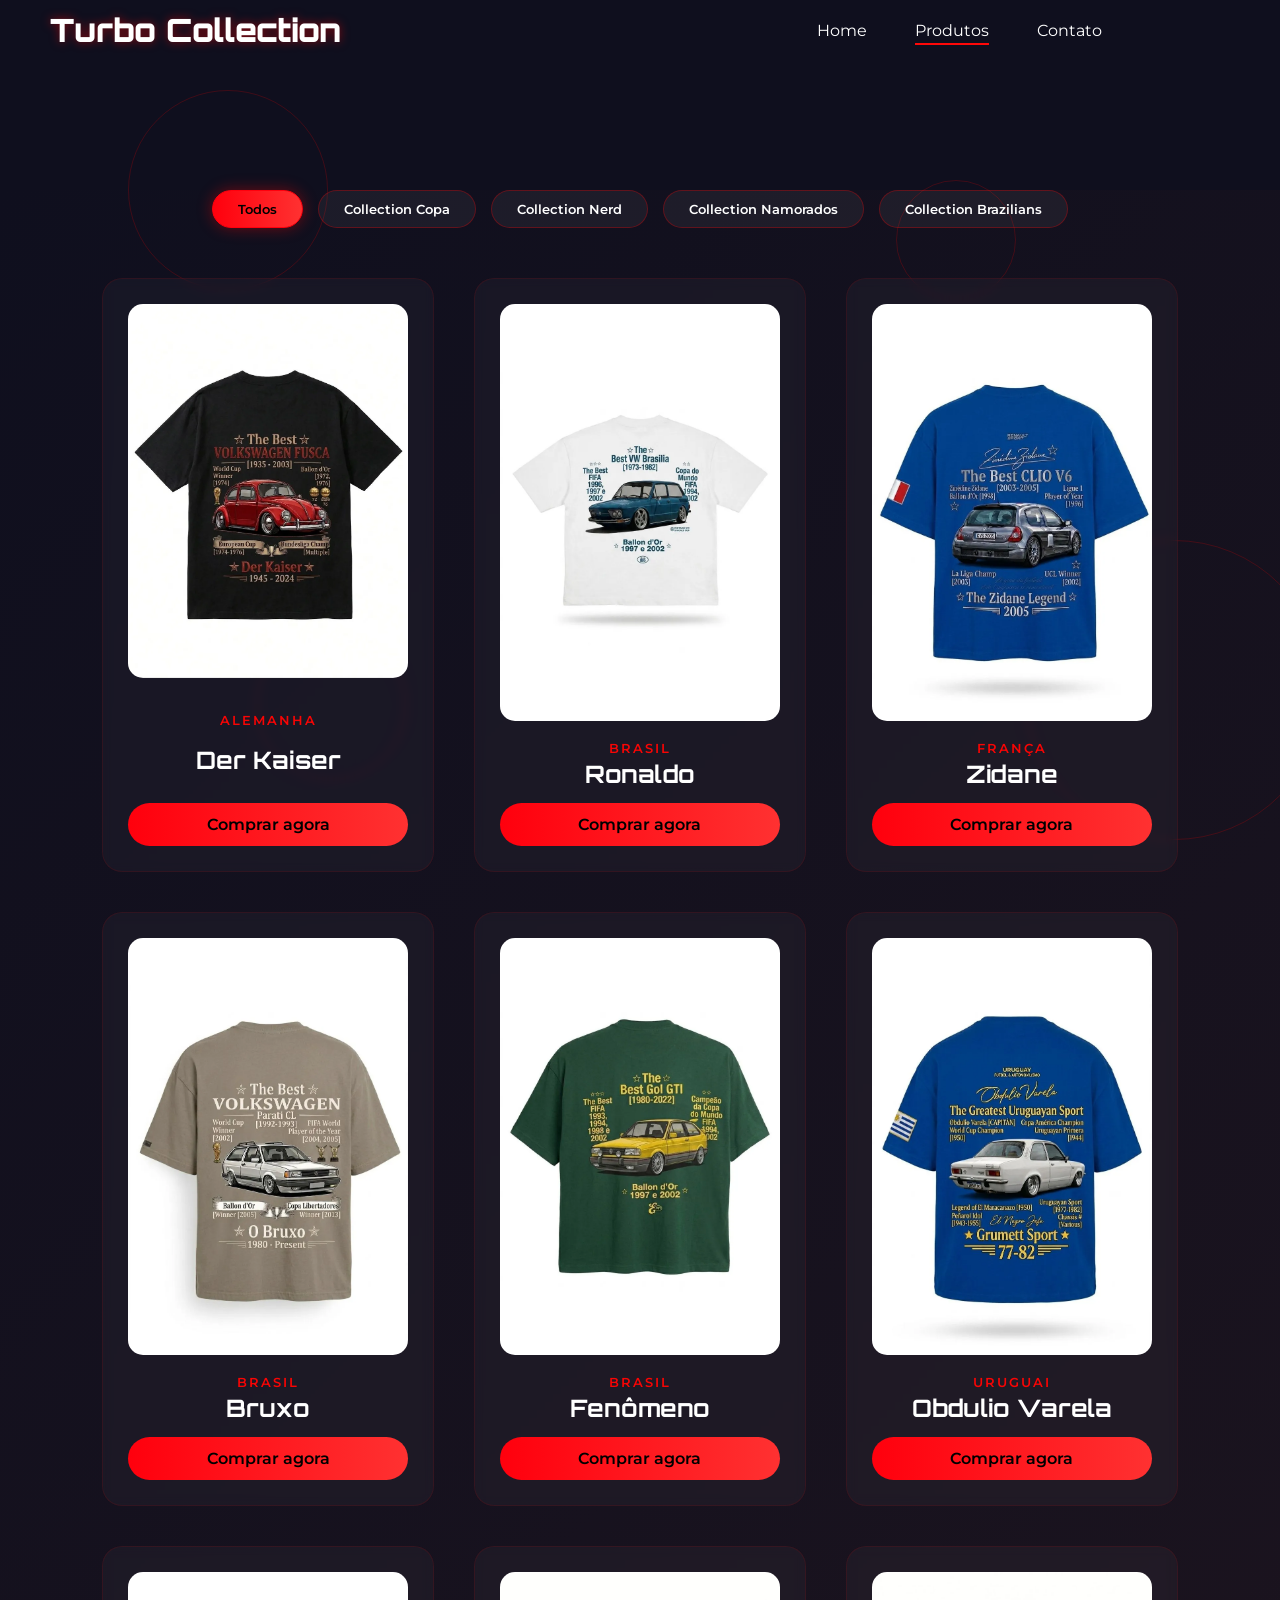
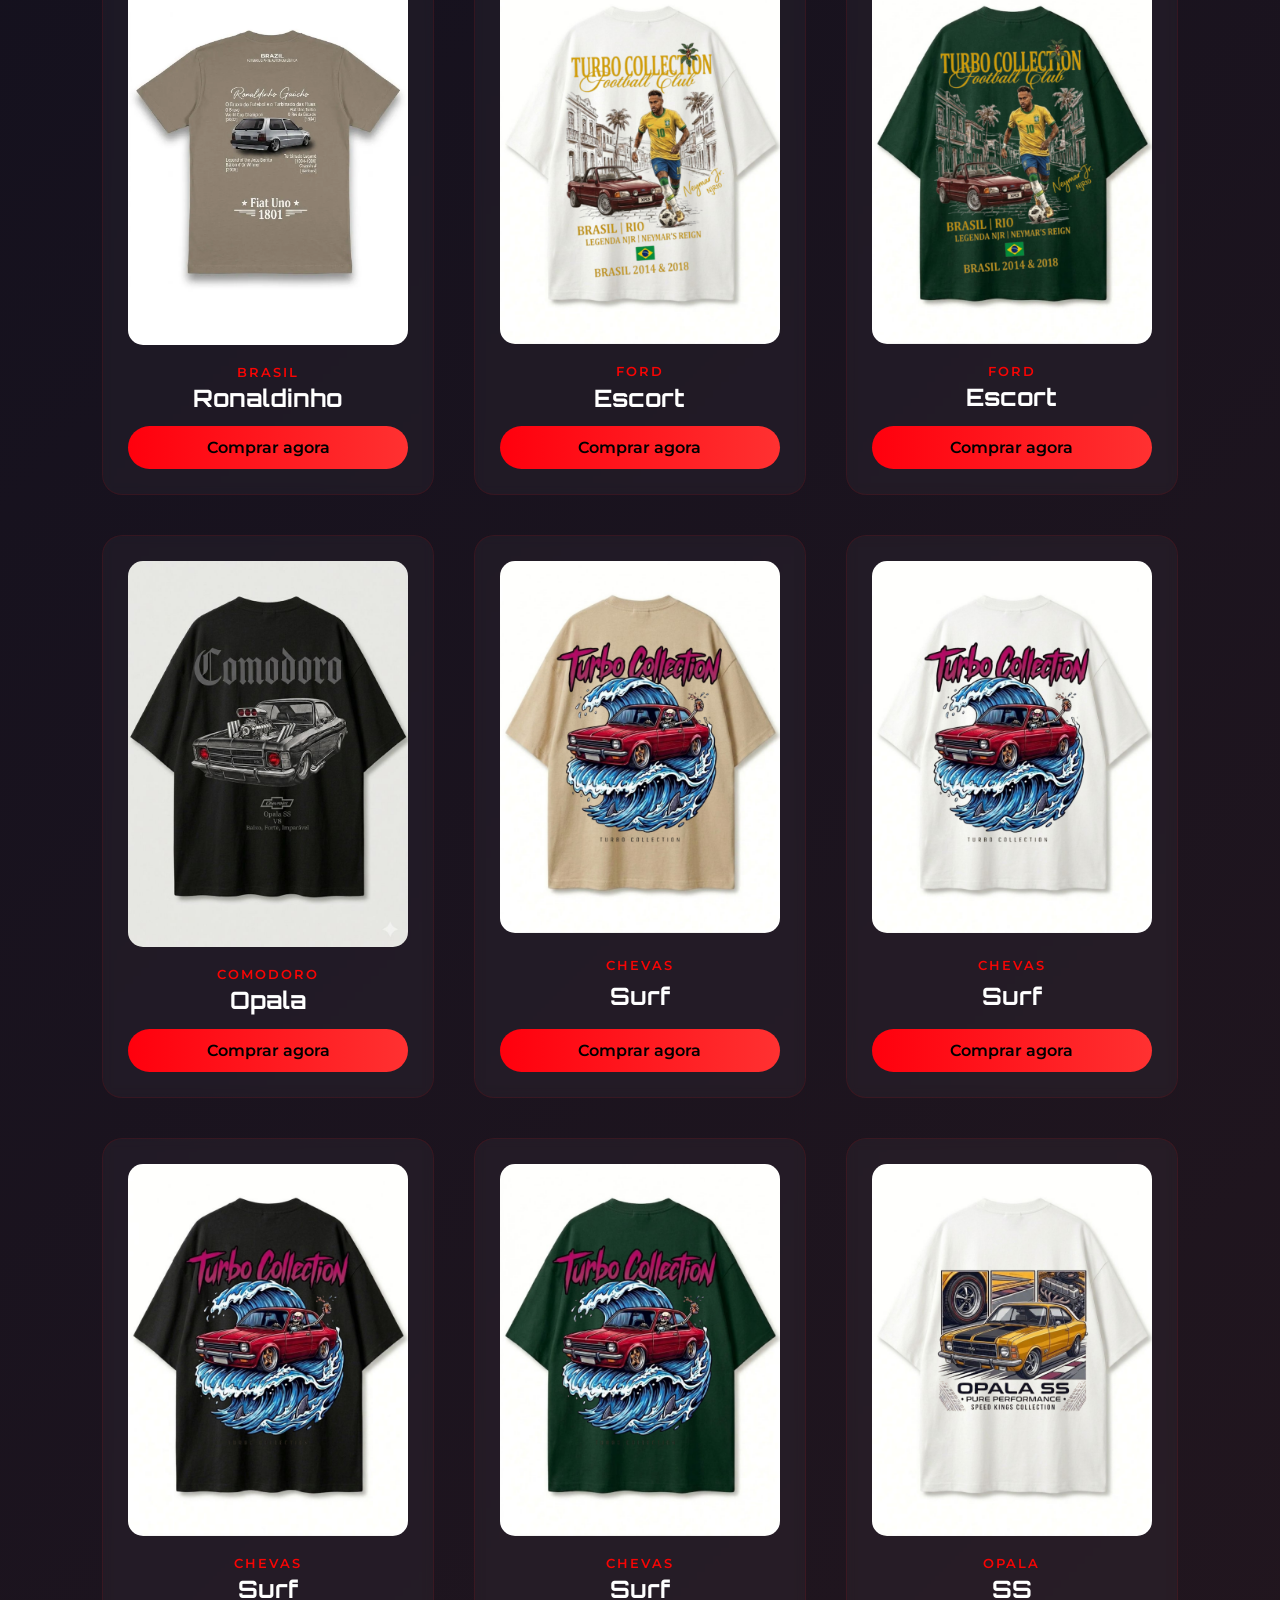
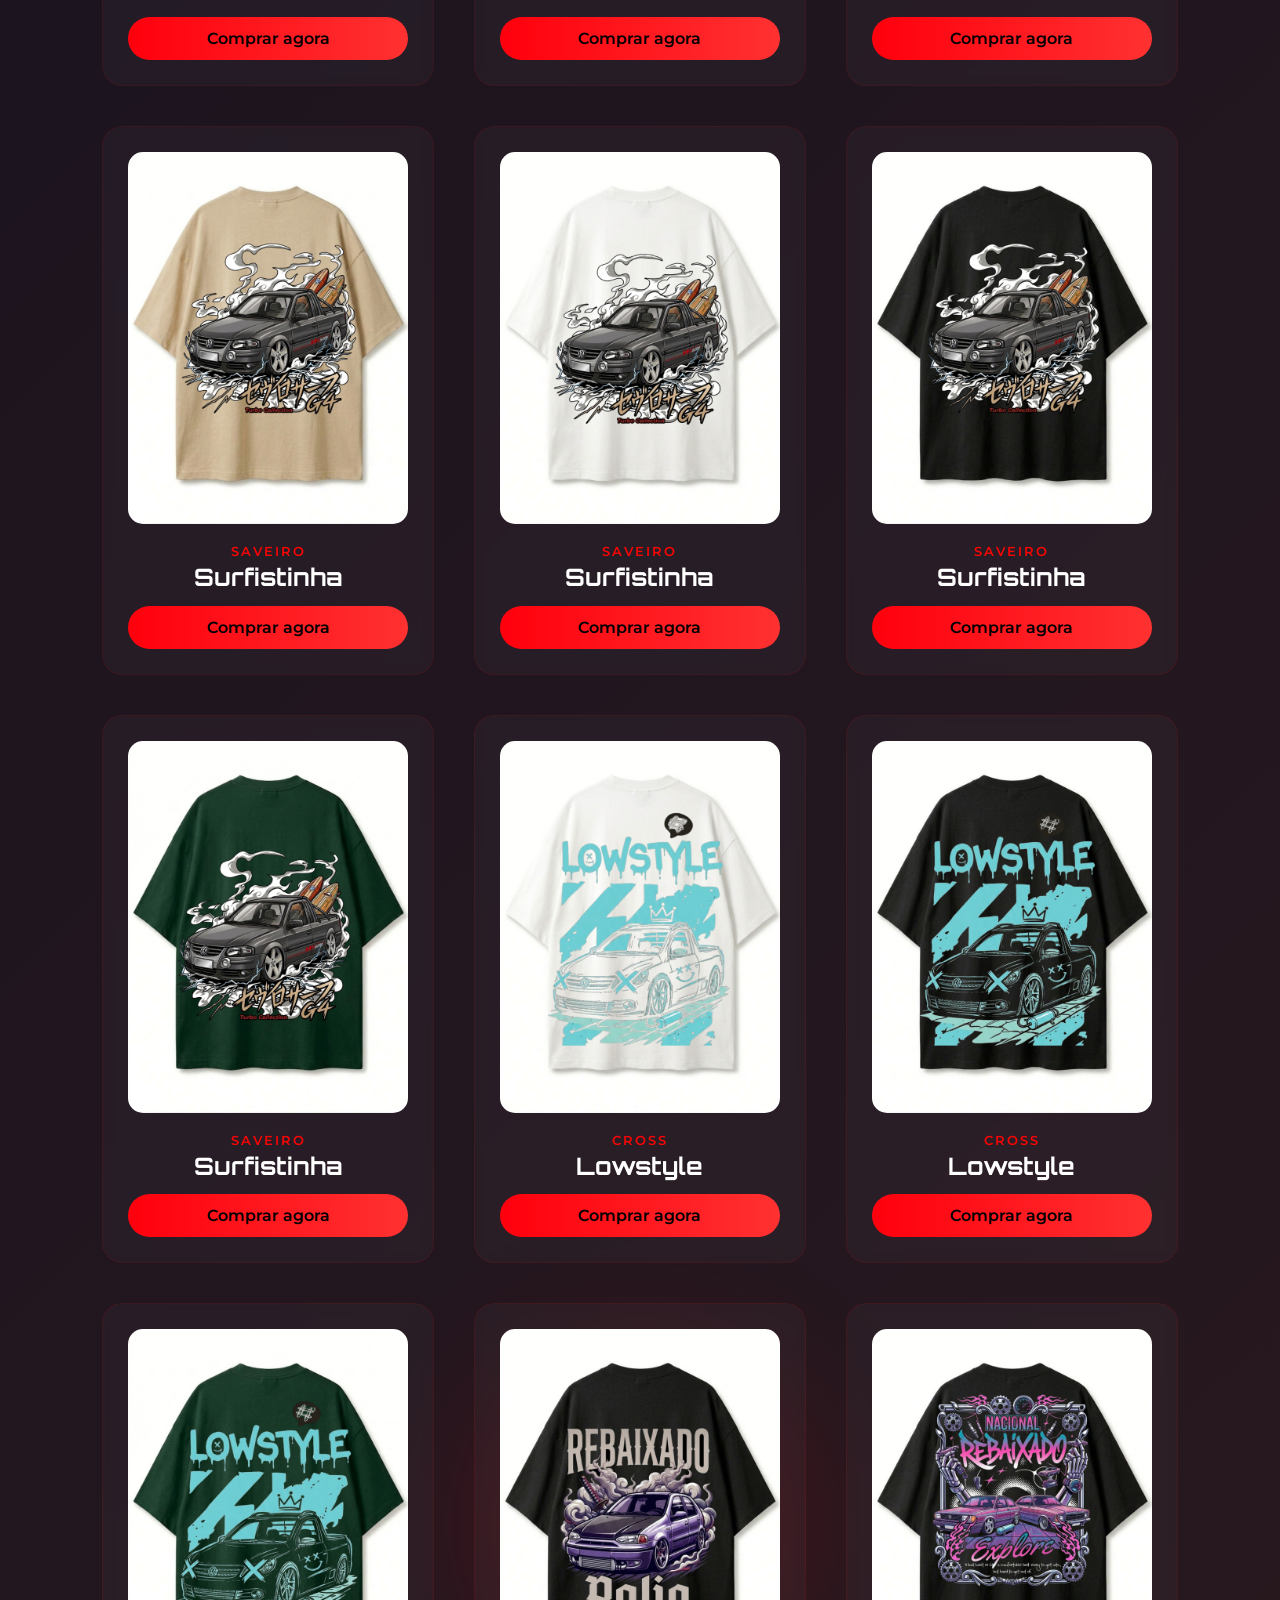
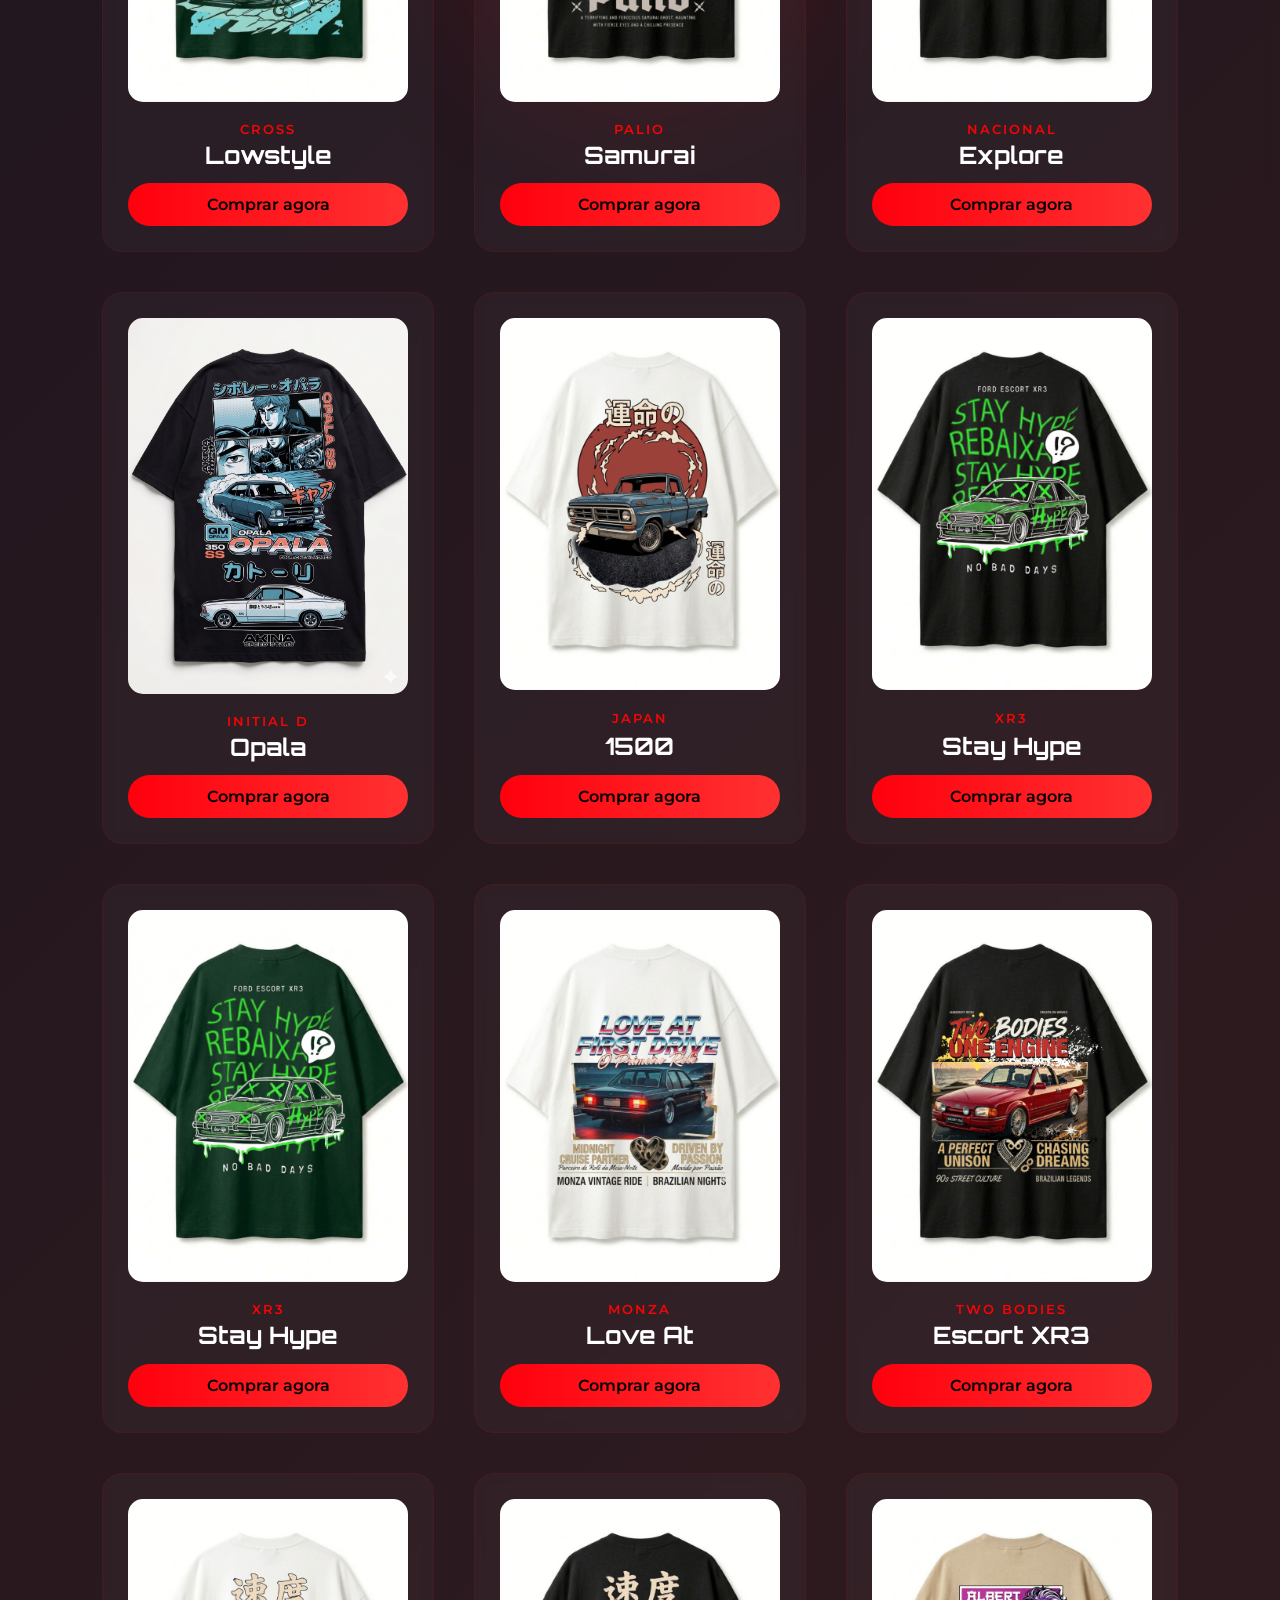
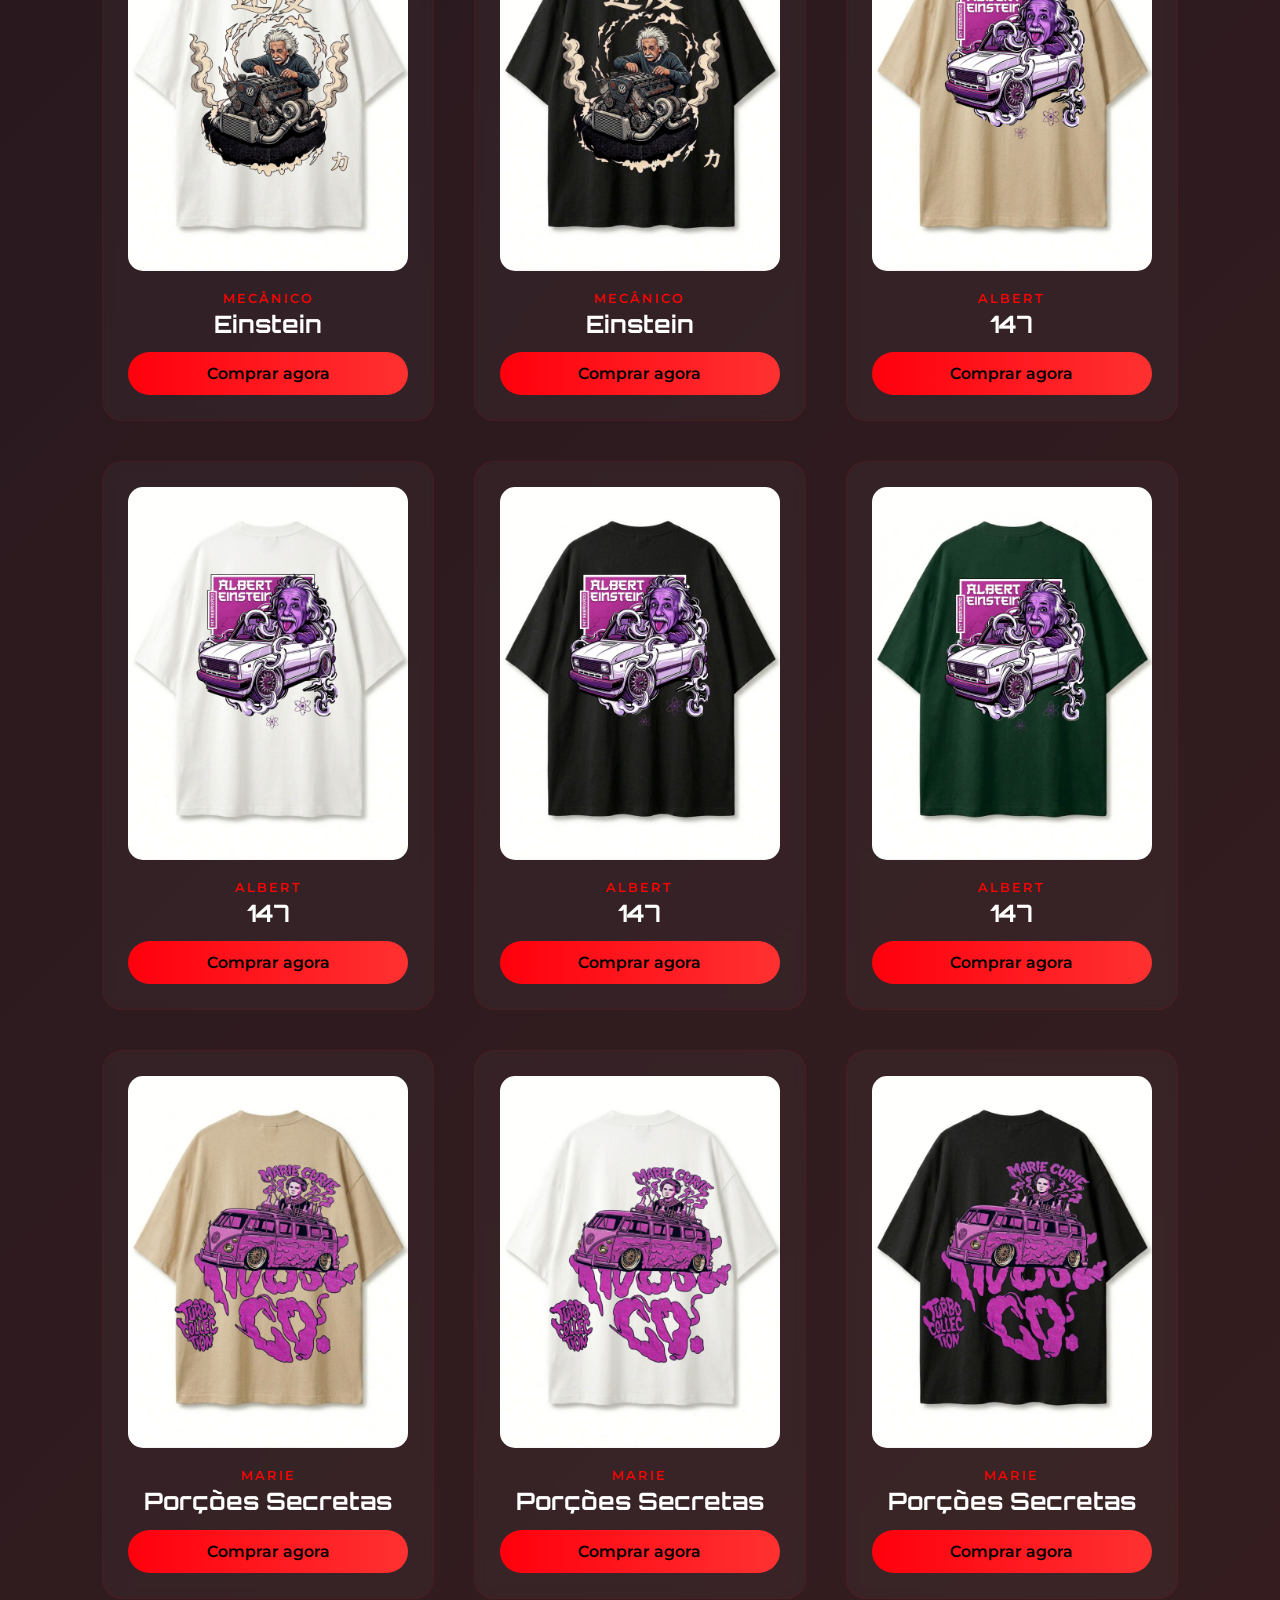
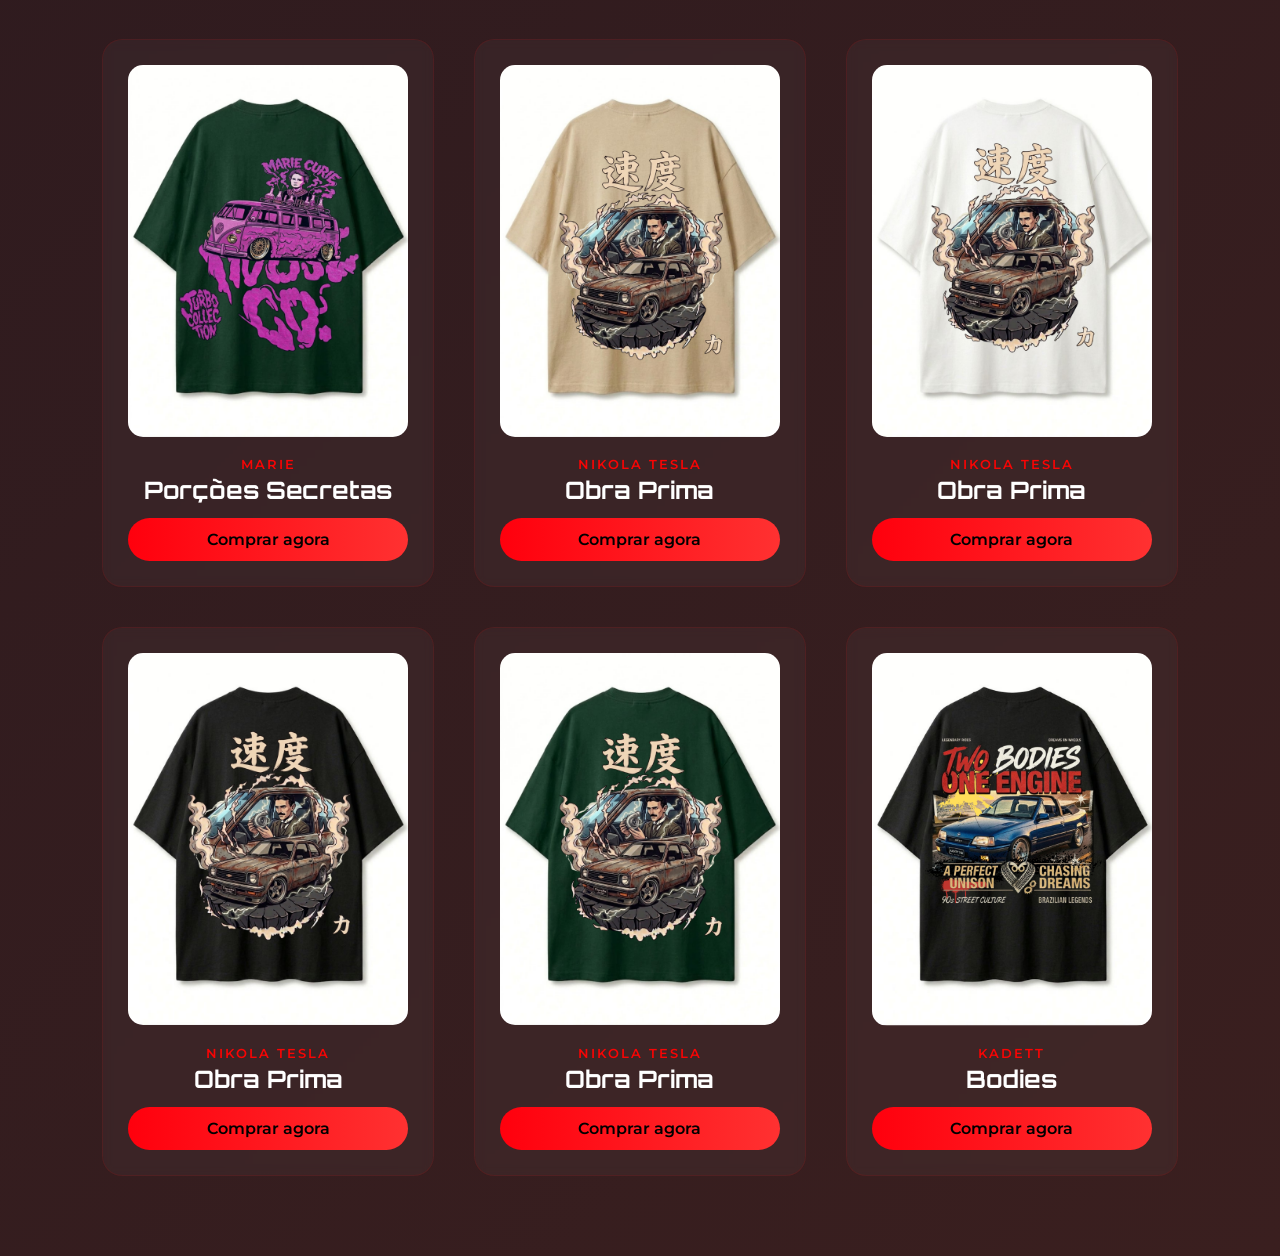
==== commit 30a76822: "Adição camisa Kadett" ====
--- a/produtos.html
+++ b/produtos.html
@@ -691,6 +691,19 @@
                 </a>
             </div>
 
+             <!-- Produto kadett -->
+            <div class="card-produto" data-categoria="namorados">
+                <img src="./img/Camisas Turbo Collection/KadettBodies.png" alt="Kadett">
+                <p class="product-tag">Kadett</p>
+                <h3 class="product-name" style="font-size: 1.5rem; margin-bottom: 15px;">Bodies</h3>
+                <a href="https://wa.me/5531973145178?text=Olá!%20Quero%20garantir%20a%20minha%20camisa%20Kadett%20D%20Bodies%20Preta%0ATamanho:%20%0AMeu%20CEP%20para%20o%20frete:%20" 
+                   class="btn comprar" 
+                   target="_blank" 
+                   style="text-decoration: none;">
+                   Comprar agora
+                </a>
+            </div>
+
         </section>
     </main>
 
